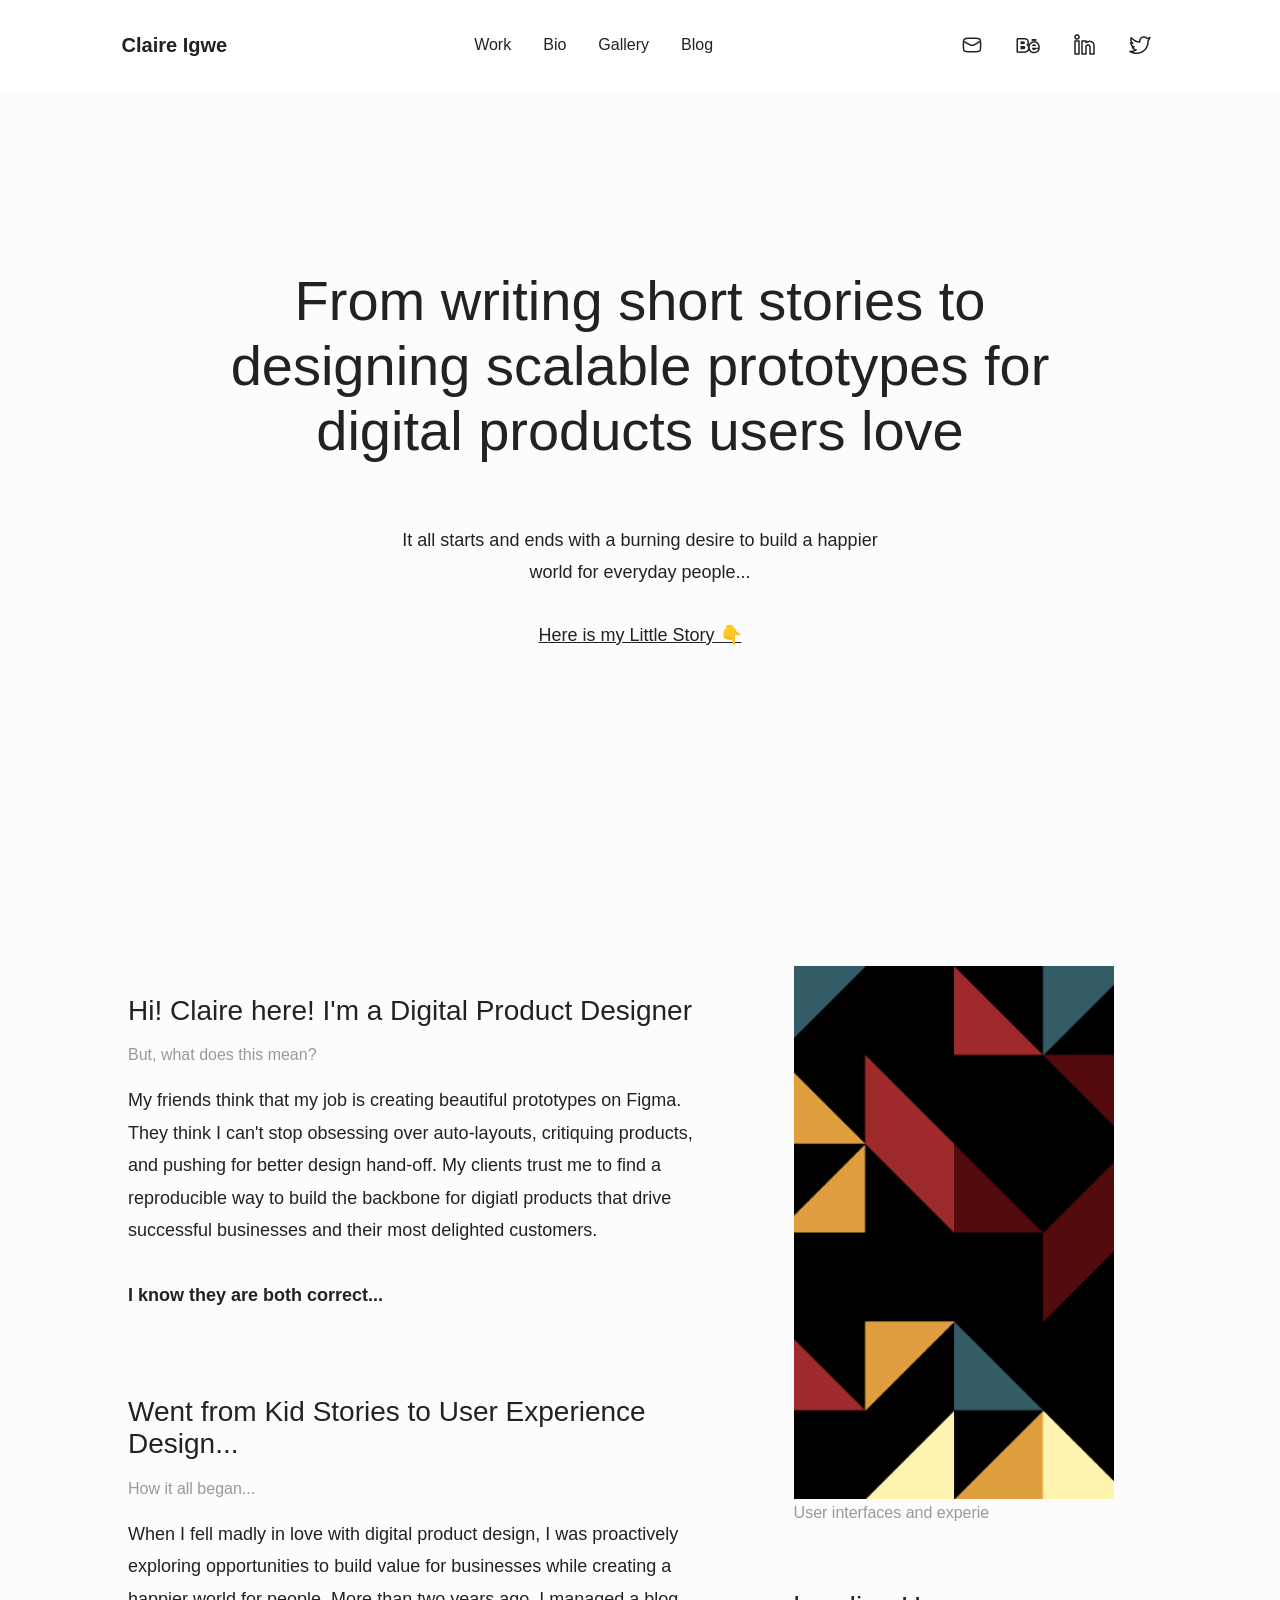
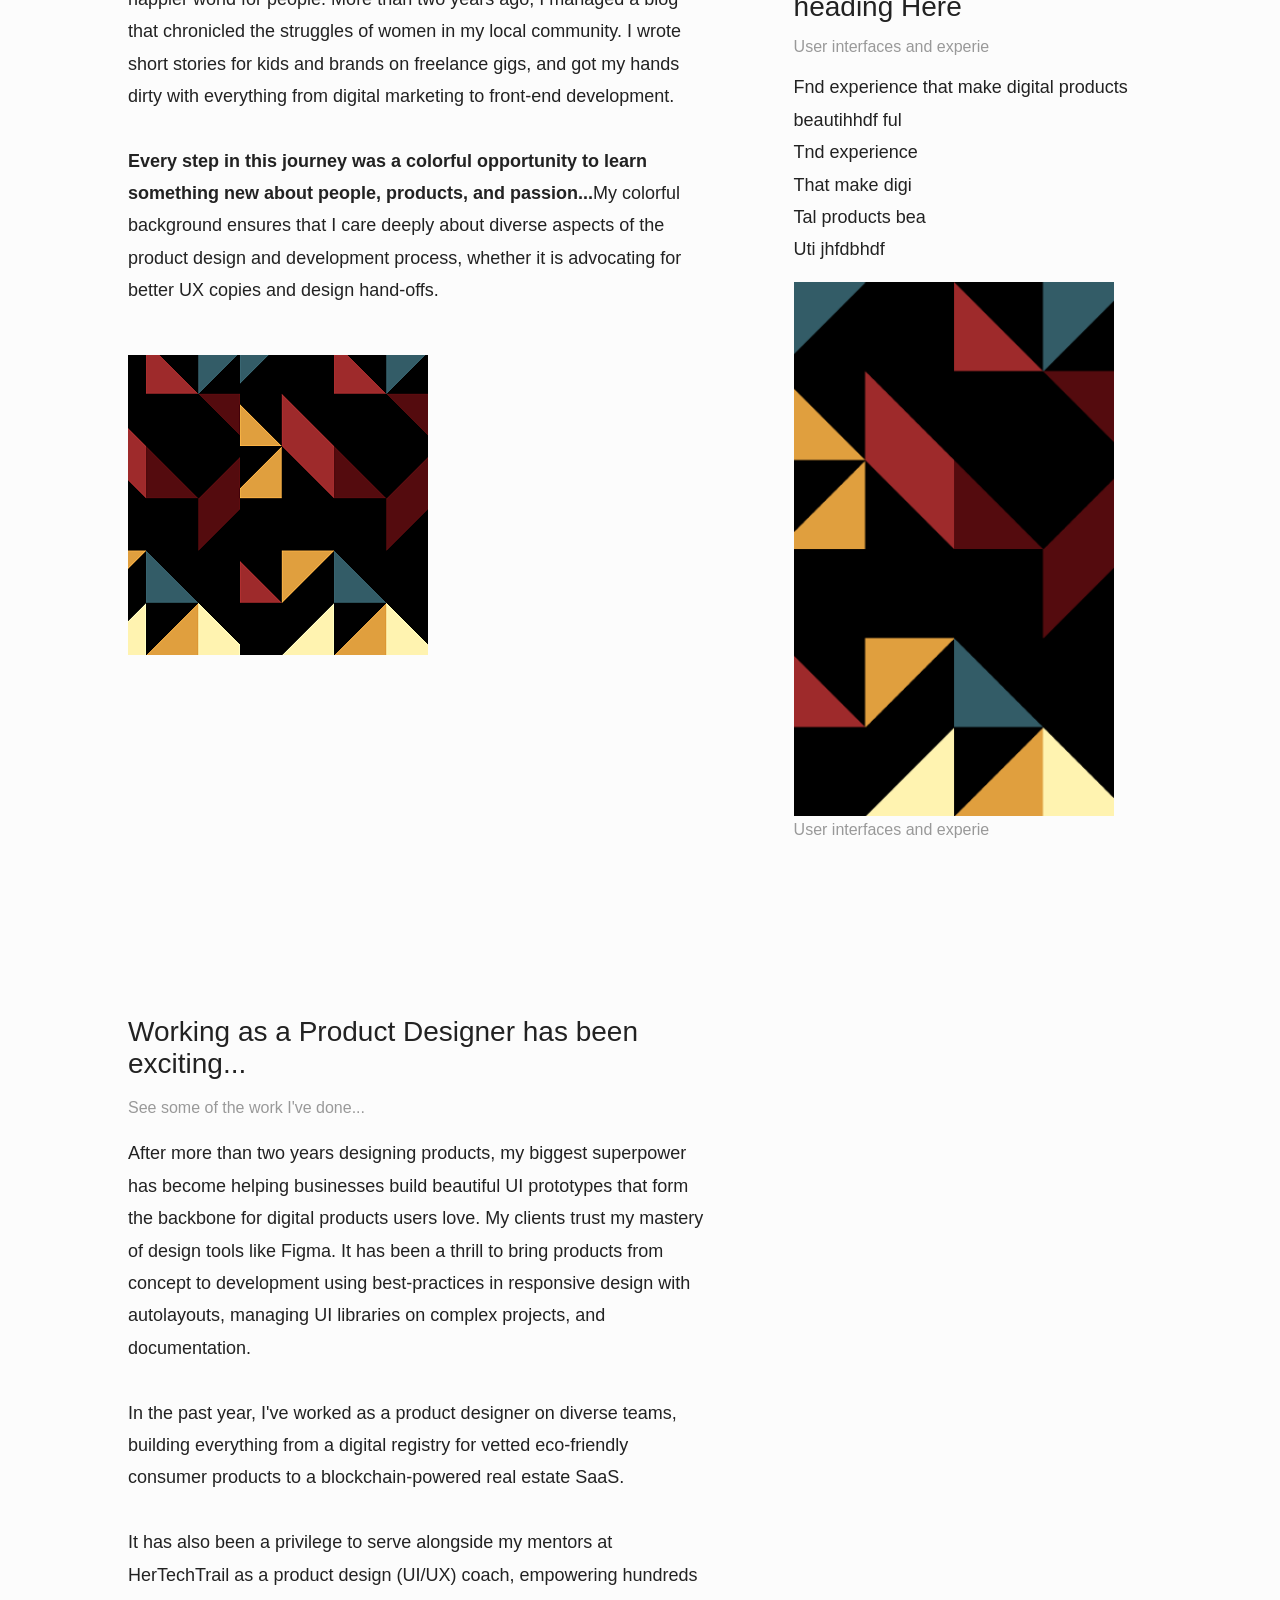
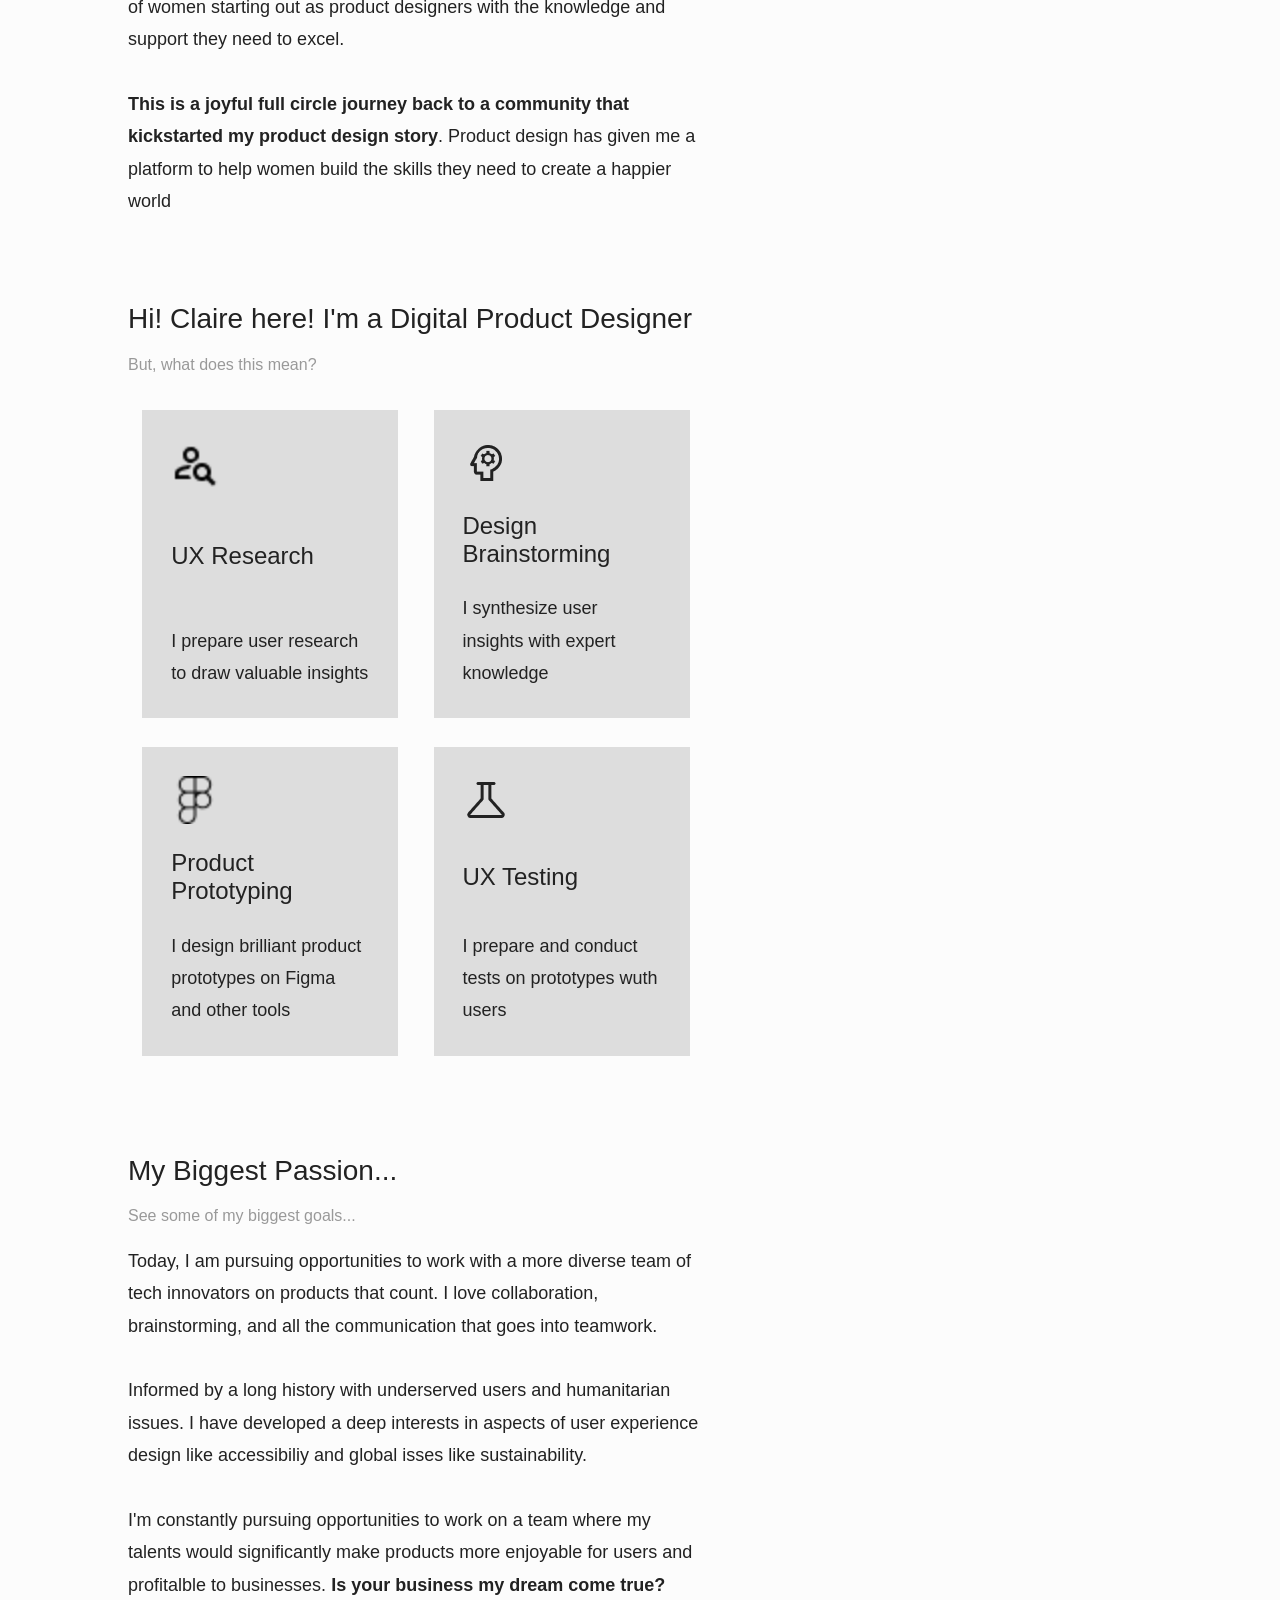
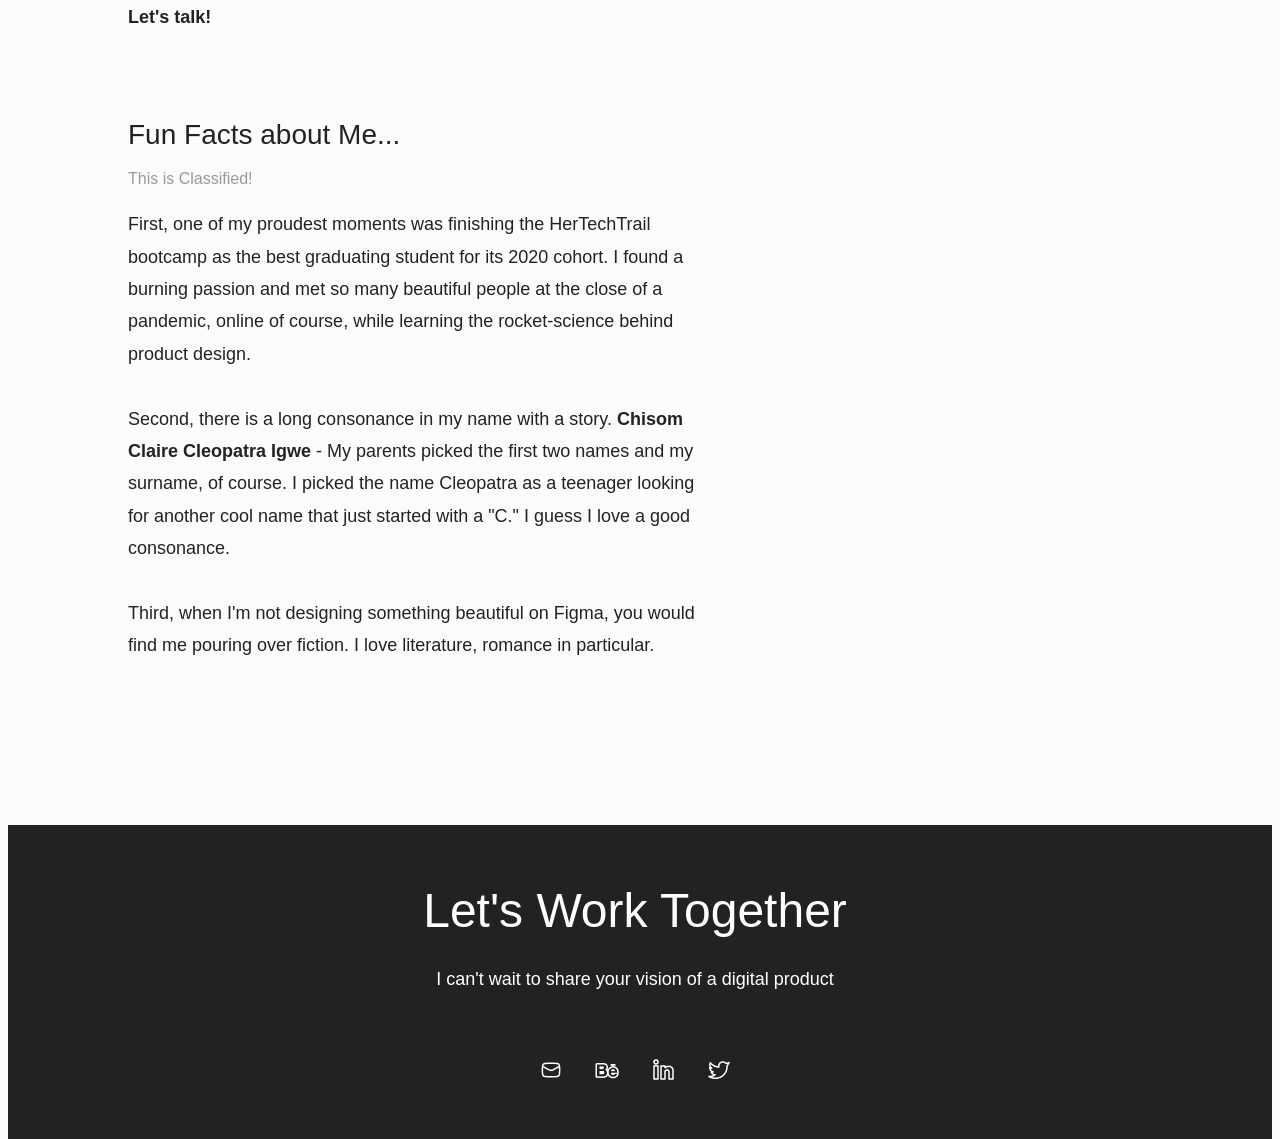
==== bio/index.html @ d2f1b4d1 "Portfolio Pages Loaded" ====
<!DOCTYPE html>
<html lang="en-US">
    <head>
        <meta charset="UTF-8">
        <meta name='viewport' content='width=device-width, initial-scale=1.0, maximum-scale=1.0' />
        <title>Bio</title>
        <style>
            
           /* @import url('https://fonts.googleapis.com/css?family=Space+Grotesk&display=swap');*/
            

            body{
                box-sizing: border-box;
                width: 90%;
                padding: 0%;
                margin: 0% 0% 0% 5%;
                display: flex;
                flex-direction: column;
                align-items: center;
                background-color: #fcfcfc; 
            }
            #close_on_bio{
                outline: 0px solid;
                border: 0px solid
            }
            header{
                box-sizing: border-box;
                width: 90vw;
                height: 100vh;
                margin: 0%;
                padding: 0%;
                display: flex;
                flex-direction: column;
                align-items: center;
            }

            nav{
                box-sizing:border-box;
                height: 10%;
                width: 100vw;
                position: fixed;
                left: 0px;
                margin: 0%;
                padding: 0% 10% 0% 9.5%;
                display: flex;
                justify-content: space-between;
                align-items: center;
                background-color: white;
                z-index: 4;
                box-shadow: 1px 1px #fbfbfb;
            }

            #logo{
                box-sizing: border-box;
                font-family: 'Space Grotesk', 'Franklin Gothic Medium', 'Arial Narrow', Arial, sans-serif;
                font-size: 20px;
                font-weight: 600;
                text-align: center;
                z-index: 50;
            }

            #logo:hover{
                color: #444444;
                cursor: pointer;
            }

            #logo a{
                text-decoration: none;
                color: #222222;
            }

            #link_item{
                box-sizing: border-box;
                width: auto;
                height: 40px;
                font-family:'Segoe UI', Tahoma, Geneva, Verdana, sans-serif;
                font-size: 16px;
                display: flex;
                gap: 32px;
                justify-content: flex-start;
                text-align: center;
                align-items: center;   
                padding: 0%;
                margin: 0%;
            }
            
            #social_item{
                box-sizing: border-box;
                width: auto;
                height: auto;
                display: flex;
                gap: 32px;
                align-items:center;
                padding: 0%;
                margin: 0%;
            }

            .hamburger{
                display: none;
                align-self: center;
            }
            .hamburger_none{
                display: none;
                align-self: center;
            }
            .dropdown_items{
                display: none;
            }
            .dropdown_items_flex{
                 display:none;
            }
           
            .social_links{
                display:flex;
                padding: 0%;
                margin: 0%;
                transition: transform 0.3s;
                text-align: center;
                align-items:center;
            }

            .nav_links{
                padding-bottom: 8px;
                padding-top: 8px;
                text-decoration: none;
                color: #222222;

            }
            
            .social_links:hover{
                transform: scale(1.2);
            }

            .nav_links:hover{
                border-bottom: 1px solid #444444;
                color: #444444;
                cursor: pointer;
            }

            #hero{
                box-sizing: border-box;
                width: 90%;
                height: 90%;
                display: flex;
                flex-direction: column;
                align-items: center;
                justify-content: center;
                padding: 0%;
                margin: 0%;
            }
                
            #hero_text{
                box-sizing: border-box;
                width: 100%;
                height: 100%;
                display: flex;
                flex-direction: column;
                justify-content: center;
                align-items: center;
                text-align: center;
                margin: 0%;
                gap: 5%;
                padding: 10% 0% 0% 0%;
            }
            
            h1{              
                font-family: 'Space Grotesk', 'Franklin Gothic Medium', 'Arial Narrow', Arial, sans-serif;
                font-size: 56px;
                font-weight: 500;
                color: #222222;
                padding: 0% 7.5% 2.5% 7.5%;
                margin: 0%;
            }                   

            h2{
                font-family: 'Space Grotesk', 'Franklin Gothic Medium', 'Arial Narrow', Arial, sans-serif;
                font-size:48px;
                font-weight: 400;
                color: #222222;
                padding: 0% 0% 2% 0%;
                margin: 0%;
                display: flex;
                flex-direction: column;
                align-self: center;
                text-align: center;
            }
            
            h4{
                box-sizing:border-box;
                max-width: 720px;
                font-family: 'Space Grotesk','Franklin Gothic Medium', 'Arial Narrow', Arial, sans-serif;
                font-size: 28px;
                font-weight: 300;
                color: #222222;
                padding: 0%;
                margin-bottom: 2.5%;
            }

            h5{
                box-sizing:border-box;
                max-width: 720px;
                font-family: 'Space Grotesk','Franklin Gothic Medium', 'Arial Narrow', Arial, sans-serif;
                font-size: 24px;
                font-weight: 400;
                color: #222222;
                padding: 0%;
                margin: 0%;
            }

            p{
                font-family:'Segoe UI', Tahoma, Geneva, Verdana, sans-serif;
                font-size: 18px;
                font-weight: 400;
                color: #222222;
                padding: 0%;
                margin: 0%;
                line-height: 1.8;
            }

            .label_text{
                color: #999999;
                font-size: medium;
                margin-bottom: 2.5%;
            }

            .paragraph_limits2{
                padding: 0% 25%;
                text-align: center;
            }

            #text_button{
                box-sizing: border-box;
                width: fit-content;
                font-family: 'Segoe UI', Tahoma, Geneva, Verdana, sans-serif;
                font-size: 18px;
                font-weight: 500;
                color: #222222;
                padding: 0%;
                margin: 0%;
            }

            #text_button:hover{
                color: #444444;
            }

            #content{
                box-sizing: border-box;
                width: 80vw;
                height: fit-content;
                display: flex;
            }

            #main_content{
                box-sizing: border-box;
                width: 60vw;
                display: flex;
                flex-direction: column;
                justify-content: space-between;
                align-items: left;
                margin: 0%;
                padding: 0%;
            }

            .main_content1{
                box-sizing: border-box;
                width: 45vw;
                display: flex;
                flex-direction: column;
                justify-content: space-between;
                align-items: left;
                margin-bottom: 7.5%;
            }

            .main_content2{
                box-sizing: border-box;
                width: 45vw;
                aspect-ratio: 1;
                display: flex;
                flex-direction: column;
                justify-content: space-between;
                align-items: center;
                margin-bottom: 7.5%;
                background-image: url(../Images/600x600.png);
                background-repeat: no-repeat;
                object-fit: contain;
                object-position: center;
            }

            .main_content3{
                box-sizing: border-box;
                width: 45vw;
                height: fit-content;
                display: flex;
                flex-wrap: wrap;
                justify-content: space-between;
                align-items: left;
                margin-bottom: 7.5%;
            }

            .main_content3_card{
                box-sizing: border-box;
                width: 20vw;
                min-height: 30vh;
                display: flex;
                flex-direction: column;
                justify-content: space-between;
                margin: 2.5%;
                padding: 5%;
                background-color: #dddddd;
            }

            .main_content3_card img{
                box-sizing: border-box;
                width: 48px;
                aspect-ratio: 1;
                align-items: left;
                margin-bottom: 12.5%;
            }

            .main_content3_card p{
                box-sizing: border-box;
                margin-top: 12.5%;
            }

            #hero_margin{
                box-sizing: border-box;
                height: 2.5%;
                margin-bottom: 5%;
            }

            #side_content{
                box-sizing: border-box;
                width: 30vw;
                height: auto;
                display: flex;
                flex-direction: column;
                justify-content: flex-start;
                align-items: left;
                flex-wrap: wrap;
                padding: 0% 2.5%;
            }

            .side_content_card{
                box-sizing:border-box;
                display: flex;
                width: 30vw;
                flex-direction: column;
                justify-content: space-between;
                align-items: left;
                margin: 2.5% 0%;
            }

            .side_content_image{
                box-sizing:border-box;
                width: 25vw;
                height: fit-content;
                align-items: left;
            }

            footer{
                background-color: #222222;
                width: 98vw;
                height: auto;
                display: flex;
                flex-direction: column;
                justify-content: center;
                padding: 5% 0% 5% 0%;
                align-items: center;
                margin-top: 10%;
                border-right: #222222 solid 10px;
                text-align: center;
            }
            
            footer h2{
                color: white;
            }

            footer p{
                color: white;
            }

            #footer_social_item{
                box-sizing: border-box;
                width: auto;
                height: auto;
                display: flex;
                gap: 32px;
                align-items:center;
                margin-top: 5%;
            }

            @media screen and (max-width:1200px) and (min-width:900px){

            .hamburger{
                    display: none;
                }
                
                .dropdown_items{
                    display: none;
                }
            }

            

            @media screen and (max-width:900px)
            {
                body{
                box-sizing: border-box;
                width: 100%;
                display: flex;
                flex-direction: column;
                align-items: stretch;
                padding: 0%;
                margin: 0%;
                background-color: #fcfcfc;
                }

                header{
                box-sizing: border-box;
                width: 100%;
                height: fit-content;
                display: flex;
                flex-direction: column;
                align-items: center;
                margin: 0% 0% 20% 0%;
                padding: 0%;
                }
            
                #hero{
                box-sizing: border-box;
                width: 100%;
                height: fit-content;
                padding: 0%;
                margin: 0%;
                display: flex;
                flex-direction: column;
                align-items: center;
                }
                
                #hero_text{
                box-sizing: border-box;
                width: 100%;
                height: fit-content;
                display: flex;
                flex-direction: column;
                justify-content: flex-start;
                align-items: center;
                text-align: center;
                margin: 20% 2.5% 0% 2.5%;
                padding: 5% 0% 5% 0%;
                }

                #hero_text p{
                padding: 0% 10% 5% 10%;
                }

                nav{
                width: 100%;
                padding: 0% 7.5%;
                box-shadow: 1px 1px #f5f5f5;
                background-color: #fbfbfb;
                }
                
                h1{
                padding: 0% 5% 7.5% 5%;
                }

                #social_item, #link_item{
                display: none;
                }
            
                .hamburger{
                display: flex;
                align-self: center;
               }


               .hamburger_none{
                display: none;
               }

             .dropdown_items{
                box-sizing: border-box;
                width: 300px;
                height: 100vh;
                display: none;
                flex-direction: column;
                position: fixed;
                top: 0%;
                right: 0%;
                align-items: right;
                padding: 3.5% 7.5% 0% 2.5%;
                background-color: #eeeeee;
            }

      
            .dropdown_items_flex{
                 display:flex;
                box-sizing: border-box;
                width: 350px;
                height: 100vh;
                flex-direction: column;
                position: fixed;
                top: 0%;
                right: 0%;
                align-items: right;
                padding: 2.5% 7.5% 0% 2.5%;
                background-color: #eeeeee;
                 }

                #dropdown_items a p{
                font-family:'Segoe UI', Tahoma, Geneva, Verdana, sans-serif;
                font-size: 16px;
                font-weight: 600;
                color: #222222;
                }

                .nav_links2{
                    box-sizing: border-box;
                    display: flex;
                    height: 44px;
                    text-align: left;
                    justify-content: flex-start;
                    align-items: center;
                    padding: 0%;
                    margin: 0%;
                    background-color: #eeeeee;
                    text-decoration: none;
                }

                .social_links2{
                    box-sizing: border-box;
                    display: flex;
                    flex-direction: row-reverse;
                    height: 44px;
                    text-align: left;
                    align-items: center;
                    padding: 0%;
                    margin: 0%;
                    justify-content: flex-end;
                    gap: 10%;
                    text-decoration: none;
                }

                .nav_links2:hover{
                    background-color: #999999;
                }

                .social_links2:hover{
                    background-color: #999999;
                }

                #cancel_icon{
                display: flex;
                justify-content: flex-end;
                box-sizing: border-box;
                text-decoration: none;
                padding: 5% 0% 5% 0%;
                }

            #logo_new{
                display: none;
            }

            #content{
                box-sizing: border-box;
                width: 90vw;
                height: fit-content;
                display: flex;
                padding: 0% 7.5%;
            }

            .main_content1{
                box-sizing: border-box;
                width: 55vw;
            }

            .main_content2{
                box-sizing: border-box;
                width: 55vw;
                object-fit: contain;
                object-position: center;
            }

            .main_content3{
                box-sizing: border-box;
                width: 60vw;
                gap: 1.25%;
            }

            .main_content3_card{
                box-sizing: border-box;
                width: 25vw;
                height: 25vh;
                display: flex;
                margin-bottom: 7.5%;
                padding: 1.25%
            }

            .main_content3_card img{
                box-sizing: border-box;
                width: 48px;
                aspect-ratio: 1;
                margin-bottom: 2.5%;
            }

            .main_content3_card p{
                box-sizing: border-box;
                margin-top: 2.5%;
            }


            #side_content{
                box-sizing: border-box;
                width: 30vw;
                height: auto;
                padding: 0% 10% 0% 0%;
            }

                .paragraph_limits2{
                padding: 0% 20%;
                margin-bottom: 5%;
                text-align: center;
                align-self: center;
                }


            
            .label_text{
                margin-bottom: 5%;
            }

            #text_button{
                box-sizing: border-box;
                width: fit-content;
            }
            
            .text_button2{
                box-sizing: border-box;
                width: fit-content;
                font-family:'Segoe UI', Tahoma, Geneva, Verdana, sans-serif;
                font-size: 16px;
                font-weight: 500;
                color: #222222;
                padding: 0%;
                margin-top: 2.5%;
            }

            h4{
                font-family: 'Space Grotesk','Franklin Gothic Medium', 'Arial Narrow', Arial, sans-serif;
                font-size: 28px;
                font-weight: 300;
                color: #222222;
                padding: 0%;
                margin-bottom: 2.5%;
            }

            p{
                font-family:'Segoe UI', Tahoma, Geneva, Verdana, sans-serif;
                font-size: 18px;
                font-weight: 400;
                color: #222222;
                padding: 0%;
                margin: 0%;
                line-height: 1.8;
            }
   

            .mockup:hover{
                transform: scale(1.02);
            }

            }

            @media screen and (max-width:660px){
                
                #content{
                flex-wrap: wrap;
            }

            #main_content{
                box-sizing: border-box;
                width: 80vw;
            }
            
            .main_content1{
                box-sizing: border-box;
                width: 80vw;
            }

            .main_content2{
                box-sizing: border-box;
                width: 80vw;
                object-fit: contain;
                object-position: center;
            }

            .main_content3{
                box-sizing: border-box;
                width: 80vw;
                gap: 2.5%;
            }

            .main_content3_card{
                box-sizing: border-box;
                width: 80vw;
                height: 5vh;
                display: flex;
                justify-content: space-between;
                gap: 0.675%;
                margin-bottom: 5%;
                padding: 5%;
            }

            #side_content{
                box-sizing: border-box;
                width: 80vw;
                height: auto;
                padding: 0%;
            }

            .side_content_card{
                box-sizing:border-box;
                display: flex;
                width: 60vw;
                flex-direction: column;
                justify-content: space-between;
                align-items: left;
                margin: 2.5% 0%;
            }

            .side_content_image{
                box-sizing:border-box;
                width: 80vw;
                height: fit-content;
                align-items: left;
            }

                h1{
                font-family: 'Space Grotesk', 'Franklin Gothic Medium', 'Arial Narrow', Arial, sans-serif;
                font-size: 48px;
                font-weight: 600;
                padding: 0% 5% 7.5% 5%;
                }

            .paragraph_limits2{
                padding: 0% 10%;
                text-align: center;
            }

                h2{
                font-family: 'Space Grotesk', 'Franklin Gothic Medium', 'Arial Narrow', Arial, sans-serif;
                font-size:32px;
                font-weight: 400;
                color: #222222;
            }

    
           .dropdown_items{
                box-sizing: border-box;
                width: 264px;
                display: none;
                flex-direction: column;
                position: fixed;
                top: 0%;
                right: 0%;
                align-items: right;
                padding: 5% 7.5% 0.5% 5%;
                background-color: #eeeeee;
            }

            .dropdown_items_flex{
                 display:flex;
                box-sizing: border-box;
                width: 350px;
                height: 100vh;
                flex-direction: column;
                position: fixed;
                top: 0%;
                right: 0%;
                align-items: right;
                padding: 3.5% 7.5% 0% 2.5%;
                background-color: #eeeeee;
                }
            
                #dropdown_items a p{
                font-family:'Segoe UI', Tahoma, Geneva, Verdana, sans-serif;
                font-size: 16px;
                font-weight: 600;
                color: #222222;
                }



                .nav_links2{
                    box-sizing: border-box;
                    display: flex;
                    height: 44px;
                    text-align: left;
                    justify-content: flex-start;
                    align-items: center;
                    padding: 0%;
                    margin: 0%;
                    background-color: #eeeeee;
                    text-decoration: none;
                }

                .social_links2{
                    box-sizing: border-box;
                    display: flex;
                    flex-direction: row-reverse;
                    height: 44px;
                    text-align: left;
                    align-items: center;
                    padding: 0%;
                    margin: 0%;
                    justify-content: flex-end;
                    gap: 10%;
                    text-decoration: none;
                }

                .nav_links2:hover{
                    background-color: #999999;
                }

                .social_links2:hover{
                    background-color: #999999;
                }

                #cancel_icon{
                display: flex;
                justify-content: flex-end;
                box-sizing: border-box;
                padding: 7.5% 0;

            }
                #logo_new{
                box-sizing: border-box;
                display: none;
                }

                footer p{
                padding: 0% 10%;
            }

            }

            @media screen and (max-width:396px){
                .dropdown_items{
                box-sizing: border-box;
                width: 100%;
                display: none;
                flex-direction: column;
                position: fixed;
                top: 0%;
                left: 0%;
                align-self: center;
                align-items: right;
                margin: 0%;
                background-color: #eeeeee;
                padding: 2% 7.5% 2.5% 7.5%;
            }


            .dropdown_items_flex{
                display:flex;
                box-sizing: border-box;
                width: 100vw;
                height: 100vh;
                flex-direction: column;
                position: fixed;
                top: 0%;
                left: 0%;
                align-items: right;
                padding: 1.5% 7.5% 0% 7.5%;
                background-color: #eeeeee;
                 }

                #dropdown_items a p{
                font-family:'Segoe UI', Tahoma, Geneva, Verdana, sans-serif;
                font-size: 16px;
                font-weight: 500;
                color: #222222;
                }

                .nav_links2{
                    box-sizing: border-box;
                    display: flex;
                    text-decoration: none;
                }

                .social_links2{
                    box-sizing: border-box;
                    display: flex;
                }

                .nav_links2:hover{
                    background-color: #999999;
                }

                .social_links2:hover{
                    background-color: #999999;
                }

                #cancel_icon{
                display: flex;
                justify-content: space-between;
                align-items: center;
                align-self: flex-end;
                box-sizing: border-box;
                background-color: #eeeeee;
                padding: 5% 0%;
            }


                #logo_new{
                box-sizing: border-box;
                display: none;
                }


            h1{
                font-family: 'Space Grotesk', 'Franklin Gothic Medium', 'Arial Narrow', Arial, sans-serif;
                font-size: 40px;
                font-weight: 500;
                padding: 0% 5% 7.5% 5%;
                }

            
                

                h2{
                font-family: 'Space Grotesk', 'Franklin Gothic Medium', 'Arial Narrow', Arial, sans-serif;
                font-size:28px;
                font-weight: 400;
                color: #222222;
                }

                .paragraph_limits2{
                box-sizing: border-box;
                width: 100%;
                padding: 0% 1.25%;
                margin-bottom: 5%;
                text-align: center;
                align-self: center;
                }

                #hero_text{
                box-sizing: border-box;
                width: 100%;
                height: fit-content;
                margin: 35% 2.5% 0% 2.5%;
                padding: 0%;
                }

                #text_button{
                    box-sizing: border-box;
                    width: fit-content;
                }

                footer{
                    margin-top: 5%;
                }
            }

        </style>


    </head>
    <body>
        <header>
            <nav>
                <section id="logo"><a href="https://claireigwe.github.io/portfolio">Claire Igwe</a></section>
                
                <section id="link_item">
                    <a href="https://claireigwe.github.io/portfolio" class="nav_links">Work</a>
                    <a class="nav_links">Bio</a>
                    <a href="https://www.behance.net/claireigwe2" class="nav_links" target="_blank">Gallery</a>
                    <a href="https://medium.com/@claireigwe" class="nav_links" target="_blank">Blog</a>
                </section>

                <section id="social_item">
                    <a href="mailto:contact@claireigwe.com" class="social_links" target="_blank"><img src="../Images/mail.png" alt="Email Icon"></a>
                    <a href="https://www.behance.net/claireigwe2" class="social_links" target="_blank"><img src="../Images/behance.png" alt="Behance Icon"></a>
                    <a href="https://www.linkedin.com/in/claire-igwe" class="social_links" target="_blank"><img src="../Images/linkedin.png" alt="LinkedIn Icon"></a>
                    <a href="https://www.twitter.com/claire_uxdesign" class="social_links" target="_blank"><img src="../Images/twitter.png" alt="Twitter Icon"></a>
                </section>

                <section id="hamburger" class="hamburger">
                    <a href="#" class="social_links"><img src="../Images/hamburger.png" alt="Icon"></a>
                </section>
                
                <section id="dropdown_items" class="dropdown_items">
                    <a href="#" id="cancel_icon"><p id="logo_new">Claire Igwe</p><img src="../Images/close_icon.png" alt="Icon"></a>
                    <p class="label_text">Go To</p>
                    <a href="https://claireigwe.github.io/portfolio" class="nav_links2"><p>Work</p></a>
                    <button class="nav_links2" id="close_on_bio"><p>Bio</p></button>
                    <a href="https://www.behance.net/claireigwe2" class="nav_links2" target="_blank"><p>Gallery</p></a>
                    <a href="https://medium.com/@claireigwe" class="nav_links" target="_blank">Blog</a>
                    <hr><hr>
                    <p class="label_text">Reach Out</p>
                    <a href="mailto:contact@claireigwe.com" class="social_links2" target="_blank"><p>Email</p><img src="../Images/mail.png" alt="Email Icon"></a>
                    <a href="https://www.behance.net/claireigwe2" class="social_links2" target="_blank"><p>Behance</p><img src="../Images/behance.png" alt="Behance Icon"></a>
                    <a href="https://www.linkedin.com/in/claire-igwe" class="social_links2" target="_blank"><p>LinkedIn</p><img src="../Images/linkedin.png" alt="LinkedIn Icon"></a>
                    <a href="https://www.twitter.com/claire_uxdesign" class="social_links2" target="_blank"><p>Twitter</p><img src="../Images/twitter.png" alt="Twitter Icon"></a>
                </section>
            </nav>
        
            <section id="hero">
                <section id="hero_text">
                    <h1>From writing short stories to designing scalable prototypes for digital products users love</h1>
                    <p class="paragraph_limits2">It all starts and ends with a burning desire to build a happier world for everyday people...</p>
                   <a id="text_button" href="#hero_margin">Here is my Little Story 👇</a>
                </section>
            </section>
        </header>
        
        <section id="hero_margin"></section>

        <section id="content" color>
            <section id="main_content">
                <section class="main_content1">
                    <h4>Hi! Claire here! I'm a Digital Product Designer</h4>
                    <p class="label_text"> But, what does this mean?</p>
                    <p>My friends think that my job is creating beautiful prototypes on Figma. They think I can't stop obsessing over auto-layouts, critiquing products, and pushing for better design hand-off. My clients trust me to find a reproducible way to build the backbone for digiatl products that drive successful businesses and their most delighted customers. <br><br><strong>I know they are both correct...</strong></p>
                </section>

                <section class="main_content1">
                    <h4>Went from Kid Stories to User Experience Design...</h4>
                    <p class="label_text"> How it all began...</p>
                    <p>When I fell madly in love with digital product design, I was proactively exploring opportunities to build value for businesses while creating a happier world for people. More than two years ago, I managed a blog that chronicled the struggles of women in my local community. I wrote short stories for kids and brands on freelance gigs, and got my hands dirty with everything from digital marketing to front-end development.<br><br><strong>Every step in this journey was a colorful opportunity to learn something new about people, products, and passion...</strong>My colorful background ensures that I care deeply about diverse aspects of the product design and development process, whether it is advocating for better UX copies and design hand-offs.</p>
                </section>

                <section class="main_content2">

                </section>

                 <section class="main_content1">
                    <h4>Working as a Product Designer has been exciting...</h4>
                    <p class="label_text"> See some of the work I've done...</p>
                    <p>After more than two years designing products, my biggest superpower has become helping businesses build beautiful UI prototypes that form the backbone for digital products users love. My clients trust my mastery of design tools like Figma. It has been a thrill to bring products from concept to development using best-practices in responsive design with autolayouts, managing UI libraries on complex projects, and documentation.<br><br>In the past year, I've worked as a product designer on diverse teams, building everything from a digital registry for vetted eco-friendly consumer products to a blockchain-powered real estate SaaS.<br><br> It has also been a privilege to serve alongside my mentors at HerTechTrail as a product design (UI/UX) coach, empowering hundreds of women starting out as product designers with the knowledge and support they need to excel. <br><br><strong>This is a joyful full circle journey back to a community that kickstarted my product design story</strong>. Product design has given me a platform to help women build the skills they need to create a happier world</p>
                </section>

                <h4>Hi! Claire here! I'm a Digital Product Designer</h4>
                <p class="label_text"> But, what does this mean?</p>
               <section class="main_content3">
                   <section class="main_content3_card">
                       <img src="../Images/search.png" alt="image for this section">
                       <h5>UX Research</h5>
                       <p>I prepare user research to draw valuable insights</p>
                   </section>

                   <section class="main_content3_card">
                       <img src="../Images/psychology.png" alt="image for this section">
                       <h5>Design Brainstorming</h5>
                       <p>I synthesize user insights with expert knowledge</p>
                   </section>

                   <section class="main_content3_card">
                       <img src="../Images/figma.png" alt="image for this section">
                       <h5>Product Prototyping</h5>
                       <p>I design brilliant product prototypes on Figma and other tools</p>
                   </section>

                   <section class="main_content3_card">
                       <img src="../Images/science.png" alt="image for this section">
                       <h5>UX Testing</h5>
                       <p>I prepare and conduct tests on prototypes wuth users</p>
                   </section>

               </section>

                <section class="main_content1">
                    <h4>My Biggest Passion...</h4>
                    <p class="label_text"> See some of my biggest goals...</p>
                    <p>Today, I am pursuing opportunities to work with a more diverse team of tech innovators on products that count. I love collaboration, brainstorming, and all the communication that goes into teamwork. <br><br> Informed by a long history with underserved users and humanitarian issues. I have developed a deep interests in aspects of user experience design like accessibiliy and global isses like sustainability.<br><br>I'm constantly pursuing opportunities to work on a team where my talents would significantly make products more enjoyable for users and profitalble to businesses. <strong>Is your business my dream come true? Let's talk!</strong></p>
                </section>

                <section class="main_content1">
                    <h4>Fun Facts about Me...</h4>
                    <p class="label_text">This is Classified!</p>
                    <p>First, one of my proudest moments was finishing the HerTechTrail bootcamp as the best graduating student for its 2020 cohort. I found a burning passion and met so many beautiful people at the close of a pandemic, online of course, while learning the rocket-science behind product design.<br><br>Second, there is a long consonance in my name with a story. <strong>Chisom Claire Cleopatra Igwe </strong> - My parents picked the first two names and my surname, of course. I picked the name Cleopatra as a teenager looking for another cool name that just started with a "C." I guess I love a good consonance.<br><br>Third, when I'm not designing something beautiful on Figma, you would find me pouring over fiction. I love literature, romance in particular.</p>
                </section>

            </section>

            <section id="side_content">
                
                <section class="side_content_card">
                    <img class="side_content_image" src="../Images/300x500.png">
                    <p class="label_text"> User interfaces and experie</p>
                </section>

                <section class="side_content_card">
                    <h4>heading Here</h4>
                    <p class="label_text"> User interfaces and experie</p>
                    <p>Fnd experience that make digital products beautihhdf ful</p>
                    <p class="side_content_list">Tnd experience<br>That make digi<br>Tal products bea<br>Uti jhfdbhdf</p>
                </section>

                <section class="side_content_card">
                    <img class="side_content_image" src="../Images/300x500.png">
                    <p class="label_text"> User interfaces and experie</p>
                </section>

            </section>

        </section>
        
        <footer>
            <h2>Let's Work Together</h2>
            <p>I can't wait to share your vision of a digital product</p>
            <section id="footer_social_item">
                        <a href="mailto:contact@claireigwe.com" class="social_links" target="_blank"><img src="../Images/mail-white.png" alt="Email Icon"></a>
                        <a href="https://www.behance.net/claireigwe2" class="social_links" target="_blank"><img src="../Images/behance-white.png" alt="Behance Icon"></a>
                        <a href="https://www.linkedin.com/in/claire-igwe" class="social_links" target="_blank"><img src="../Images/linkedin-white.png" alt="LinkedIn Icon"></a>
                        <a href="https://www.twitter.com/claire_uxdesign" class="social_links" target="_blank"><img src="../Images/twitter-white.png" alt="Twitter Icon"></a>
            </section>
        </footer>

            <script >
            
        hamburger.onclick=()=>{
            hamburger.className='hamburger_none';      
           document.getElementById('dropdown_items').className="dropdown_items_flex"
        }
    document.querySelectorAll("#dropdown_items *,nav *,header,nav").forEach(element=>{
               element.classList.add('do_not_close_on_focus')
    });
      document.querySelectorAll("body *").forEach(element=>{
          if(element.className.includes('do_not_close_on_focus')==false&&element.className.includes('hamburger')==false&&element.className.includes('navparent')==false){
               element.classList.add('go_close_on_focus')
           }
    });
         document.querySelectorAll(".go_close_on_focus").forEach(element=>{
               element.onclick=(e)=>{
                   if(e.srcElement.className.includes('do_not_close_on_focus')==false){
                  dropdown_items.className='dropdown_items';
                  hamburger.className='hamburger';
             }
             }
    });
        cancel_icon.onclick=()=>{
            dropdown_items.className='dropdown_items';
            hamburger.className='hamburger';
        }
           close_on_bio.onclick=()=>{
            dropdown_items.className='dropdown_items';
            hamburger.className='hamburger';
        }
    </script> 
    
    </body>
</html>
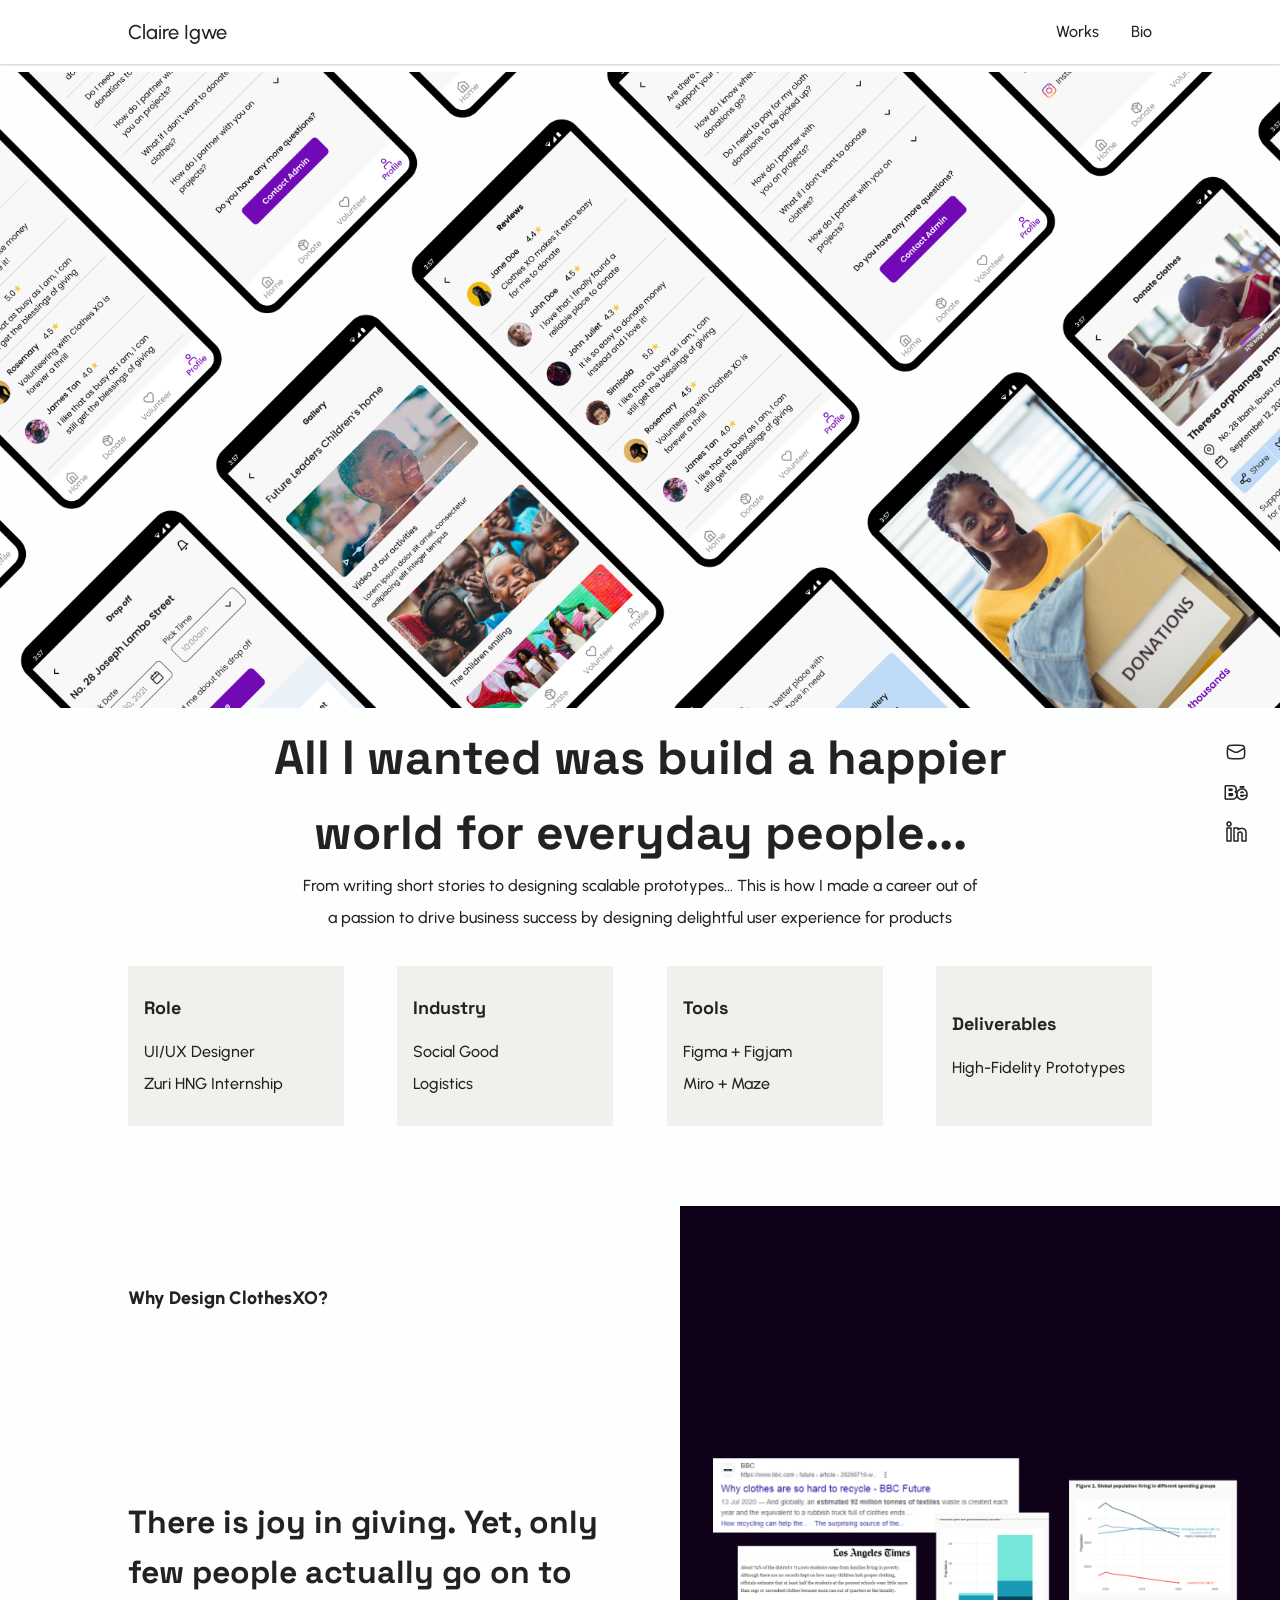
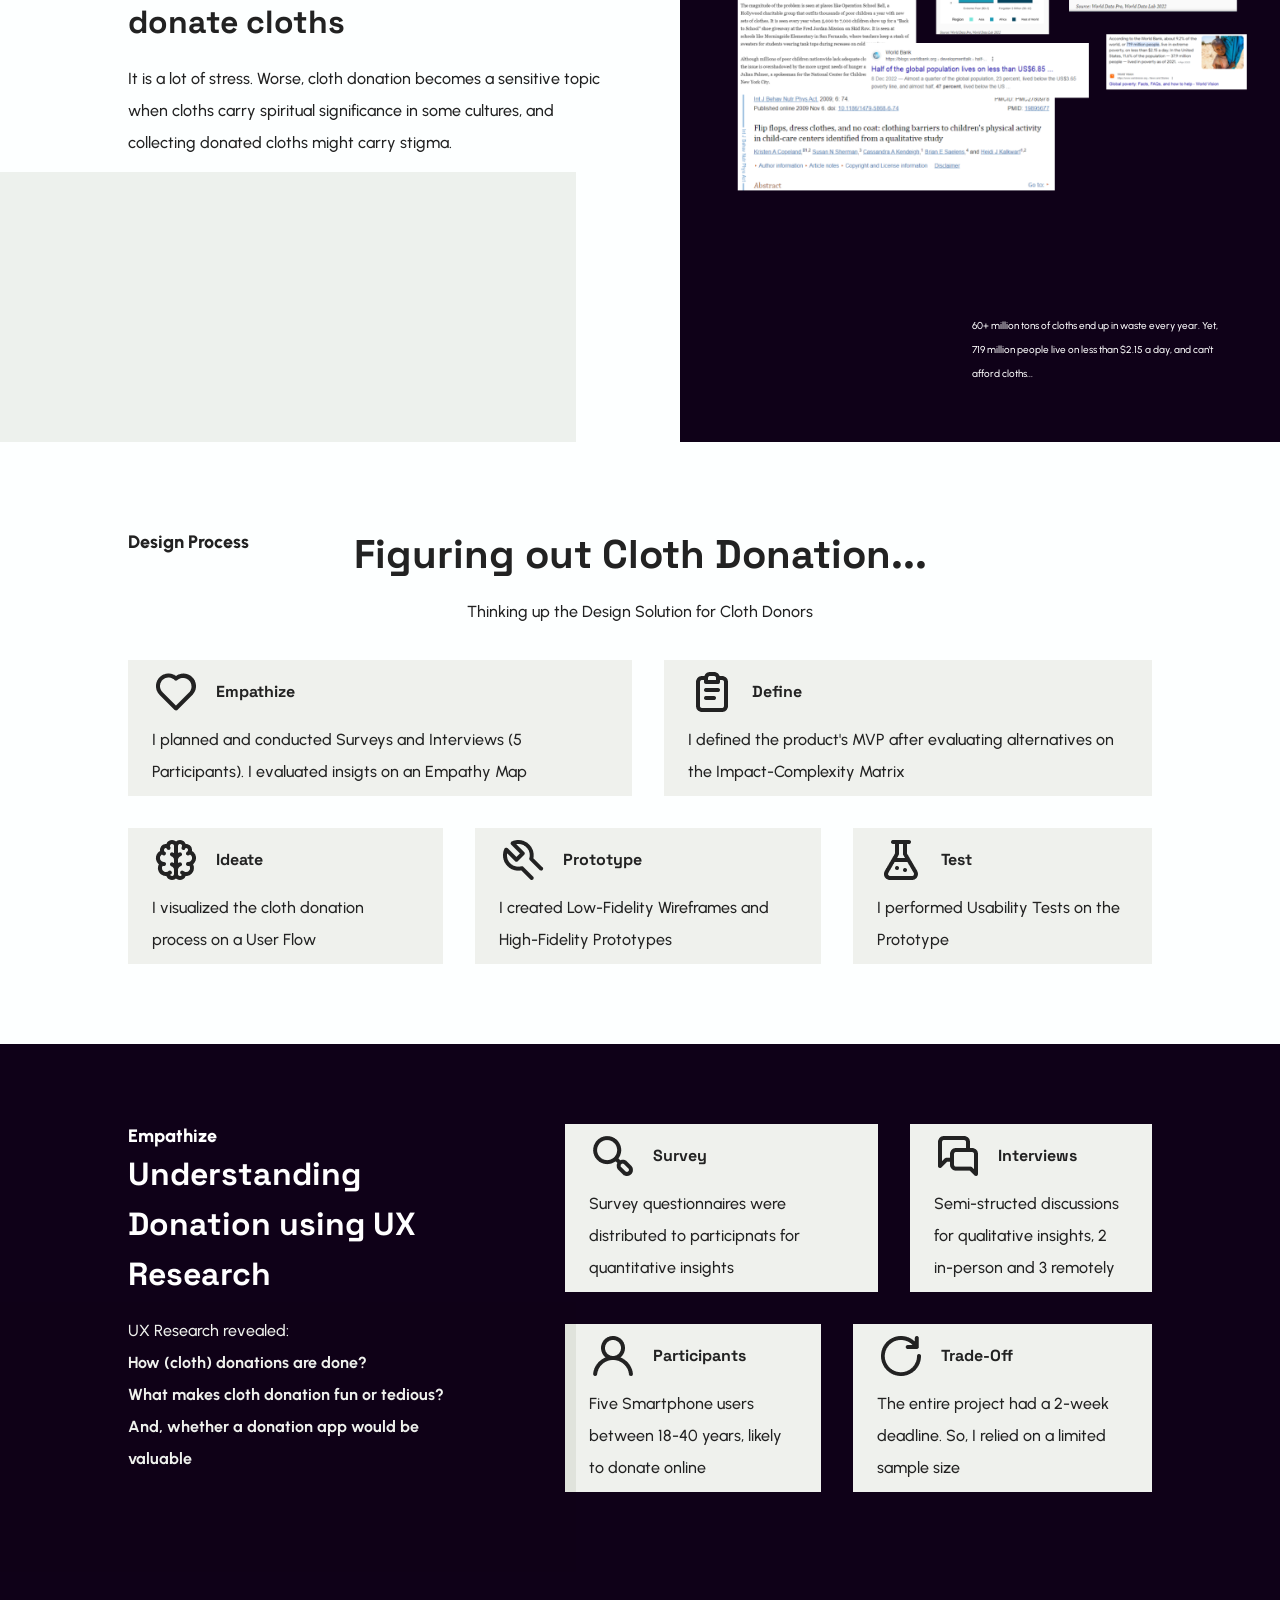
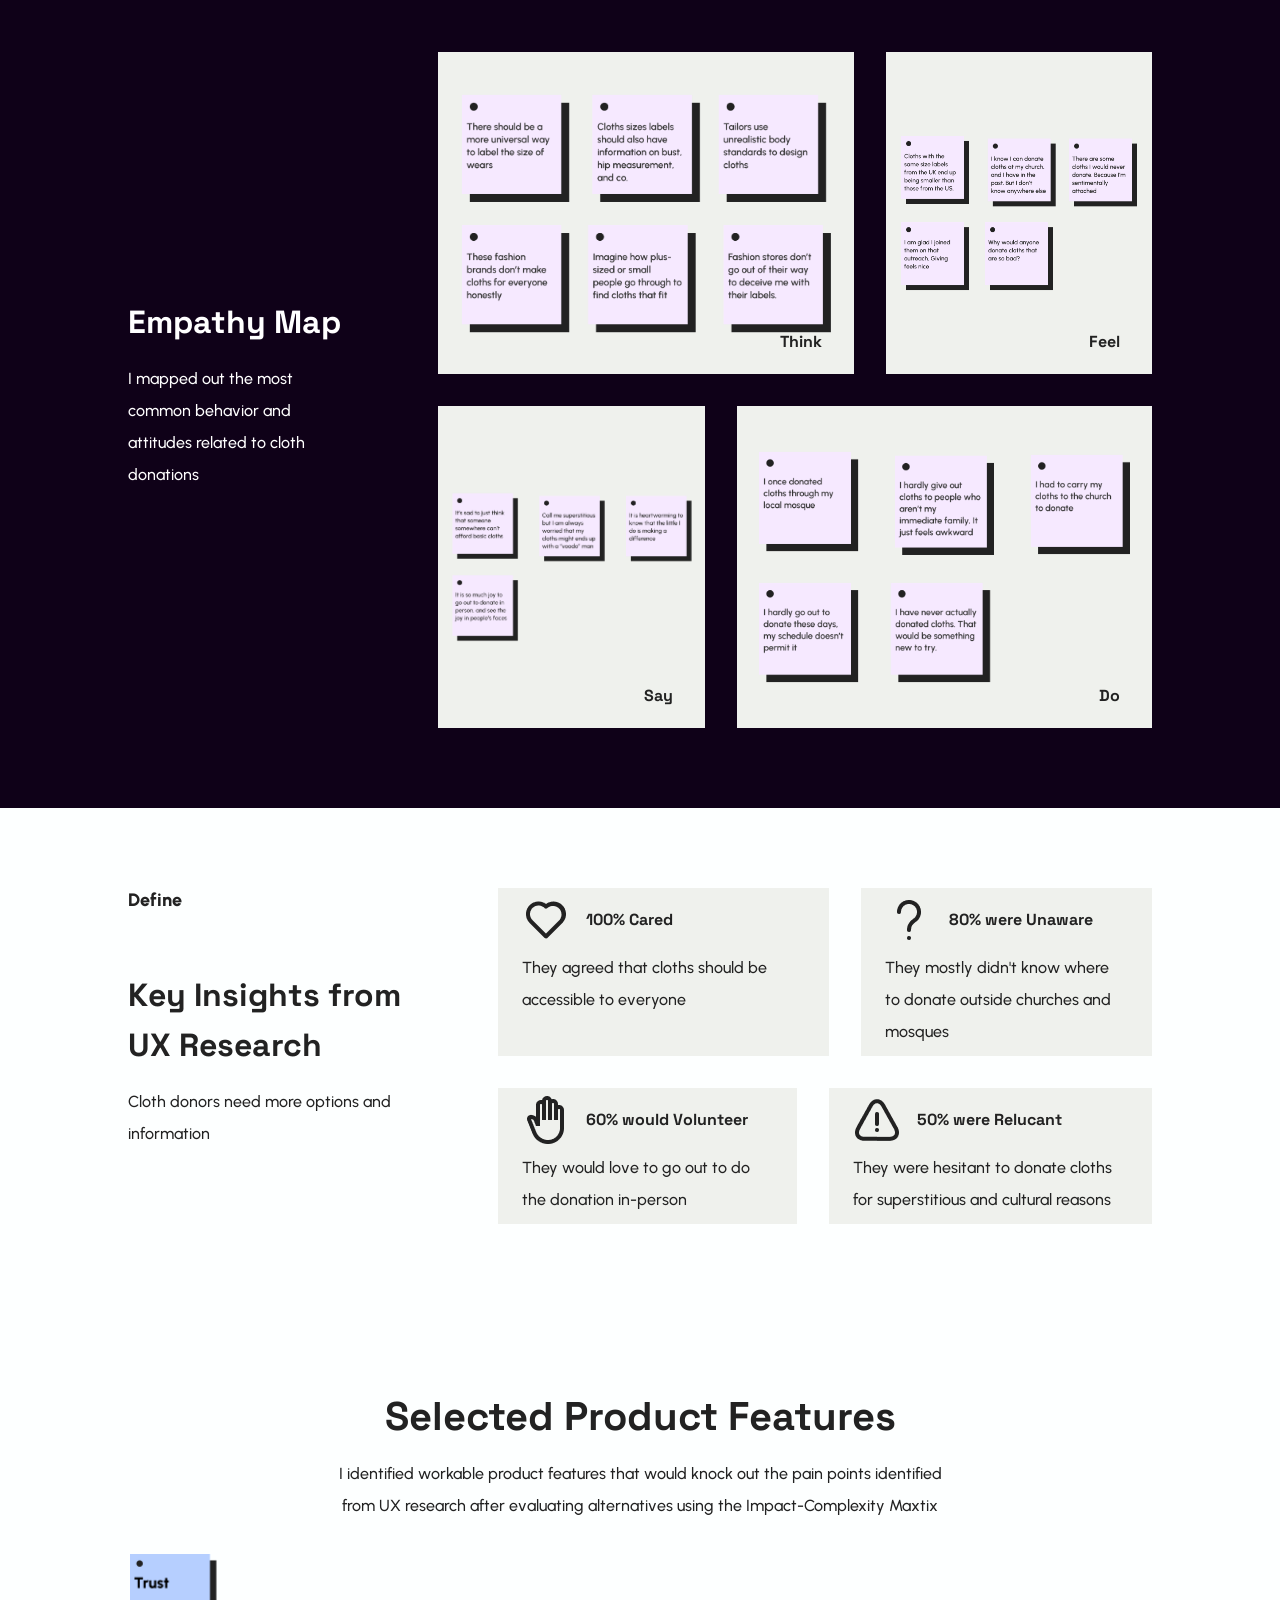
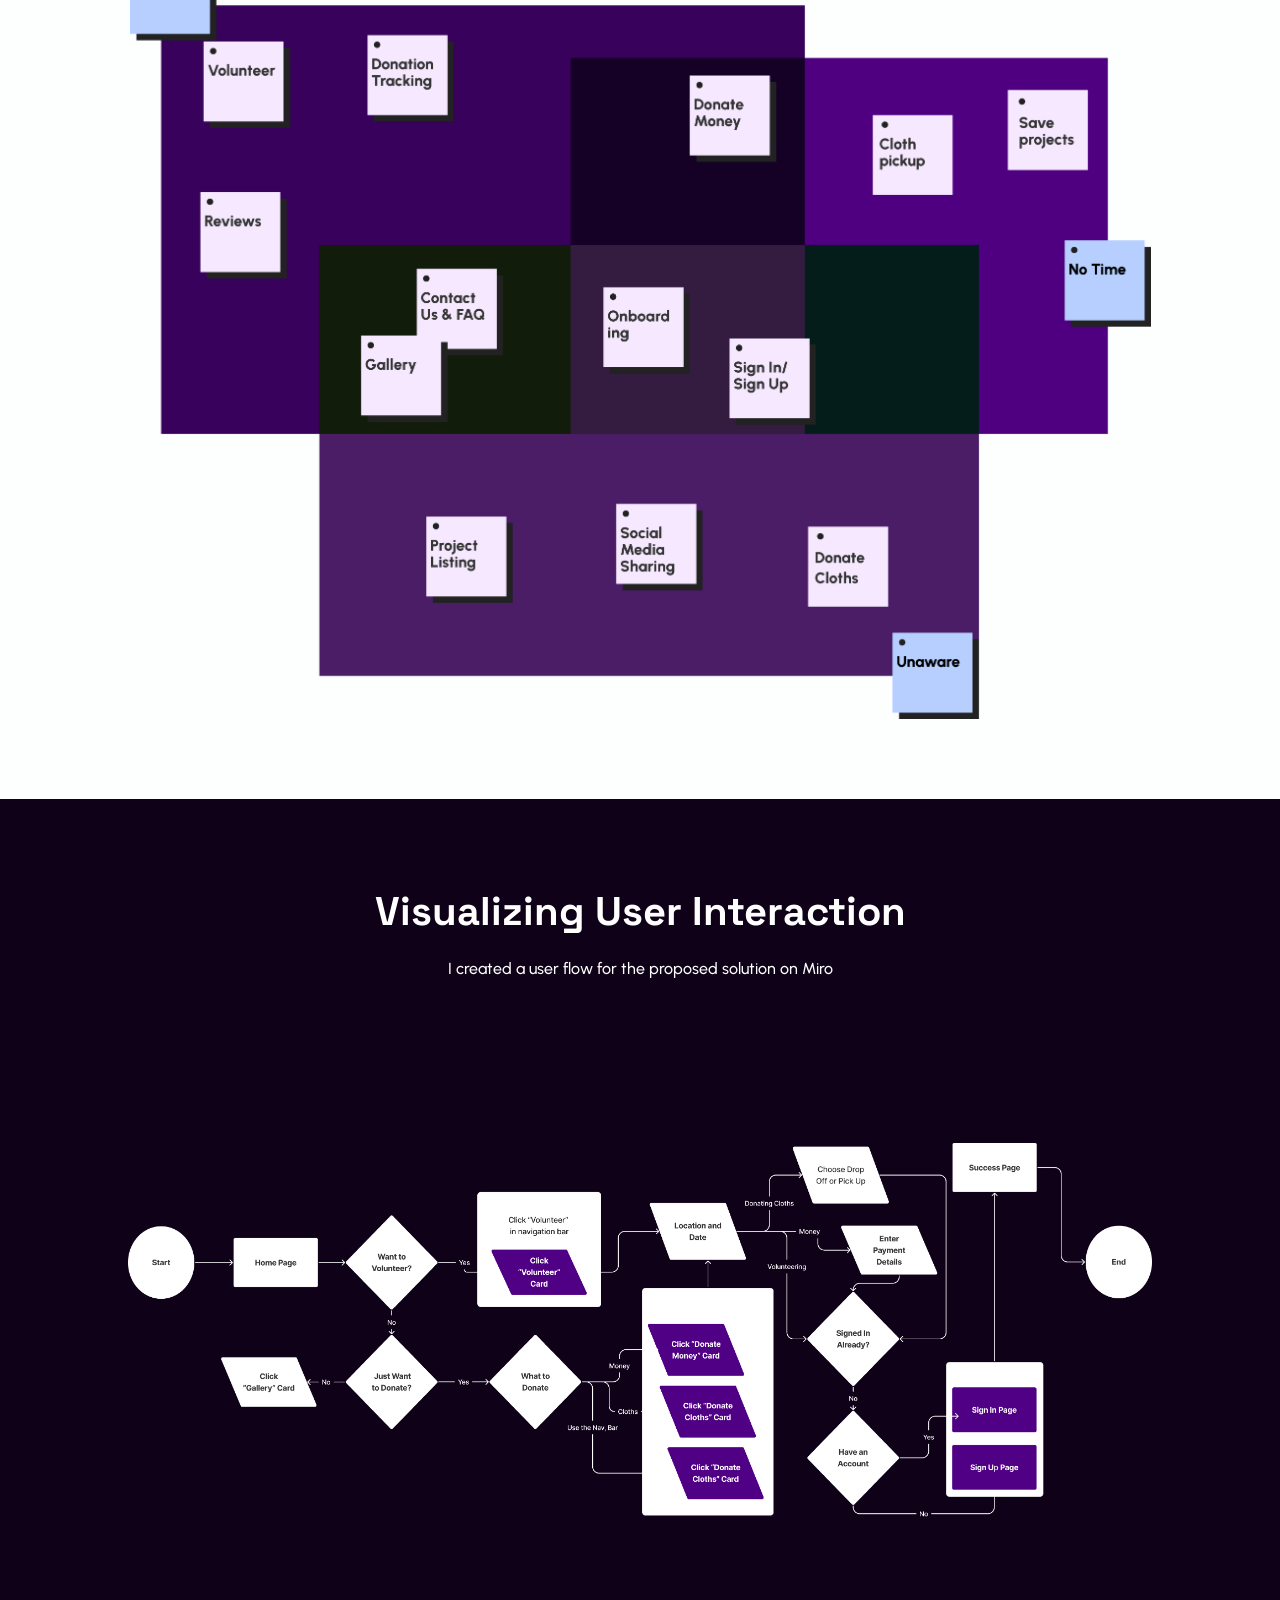
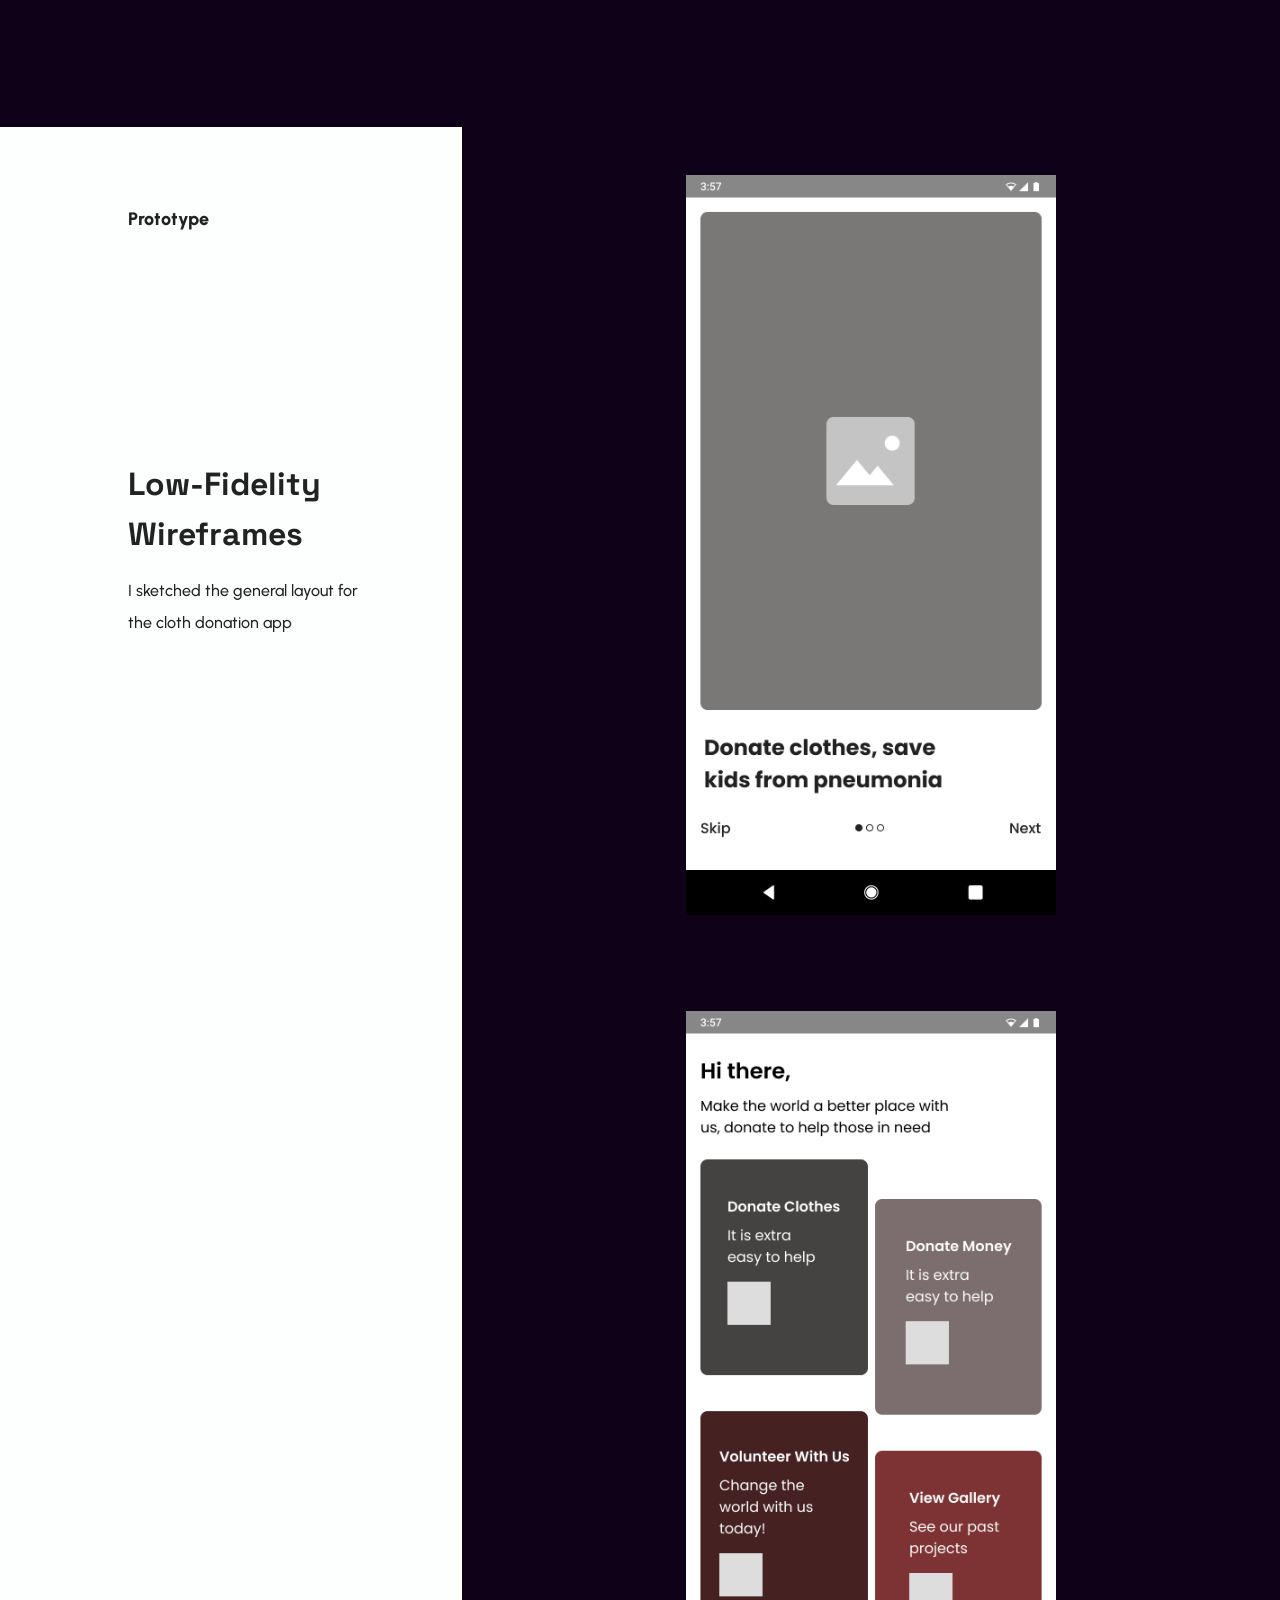
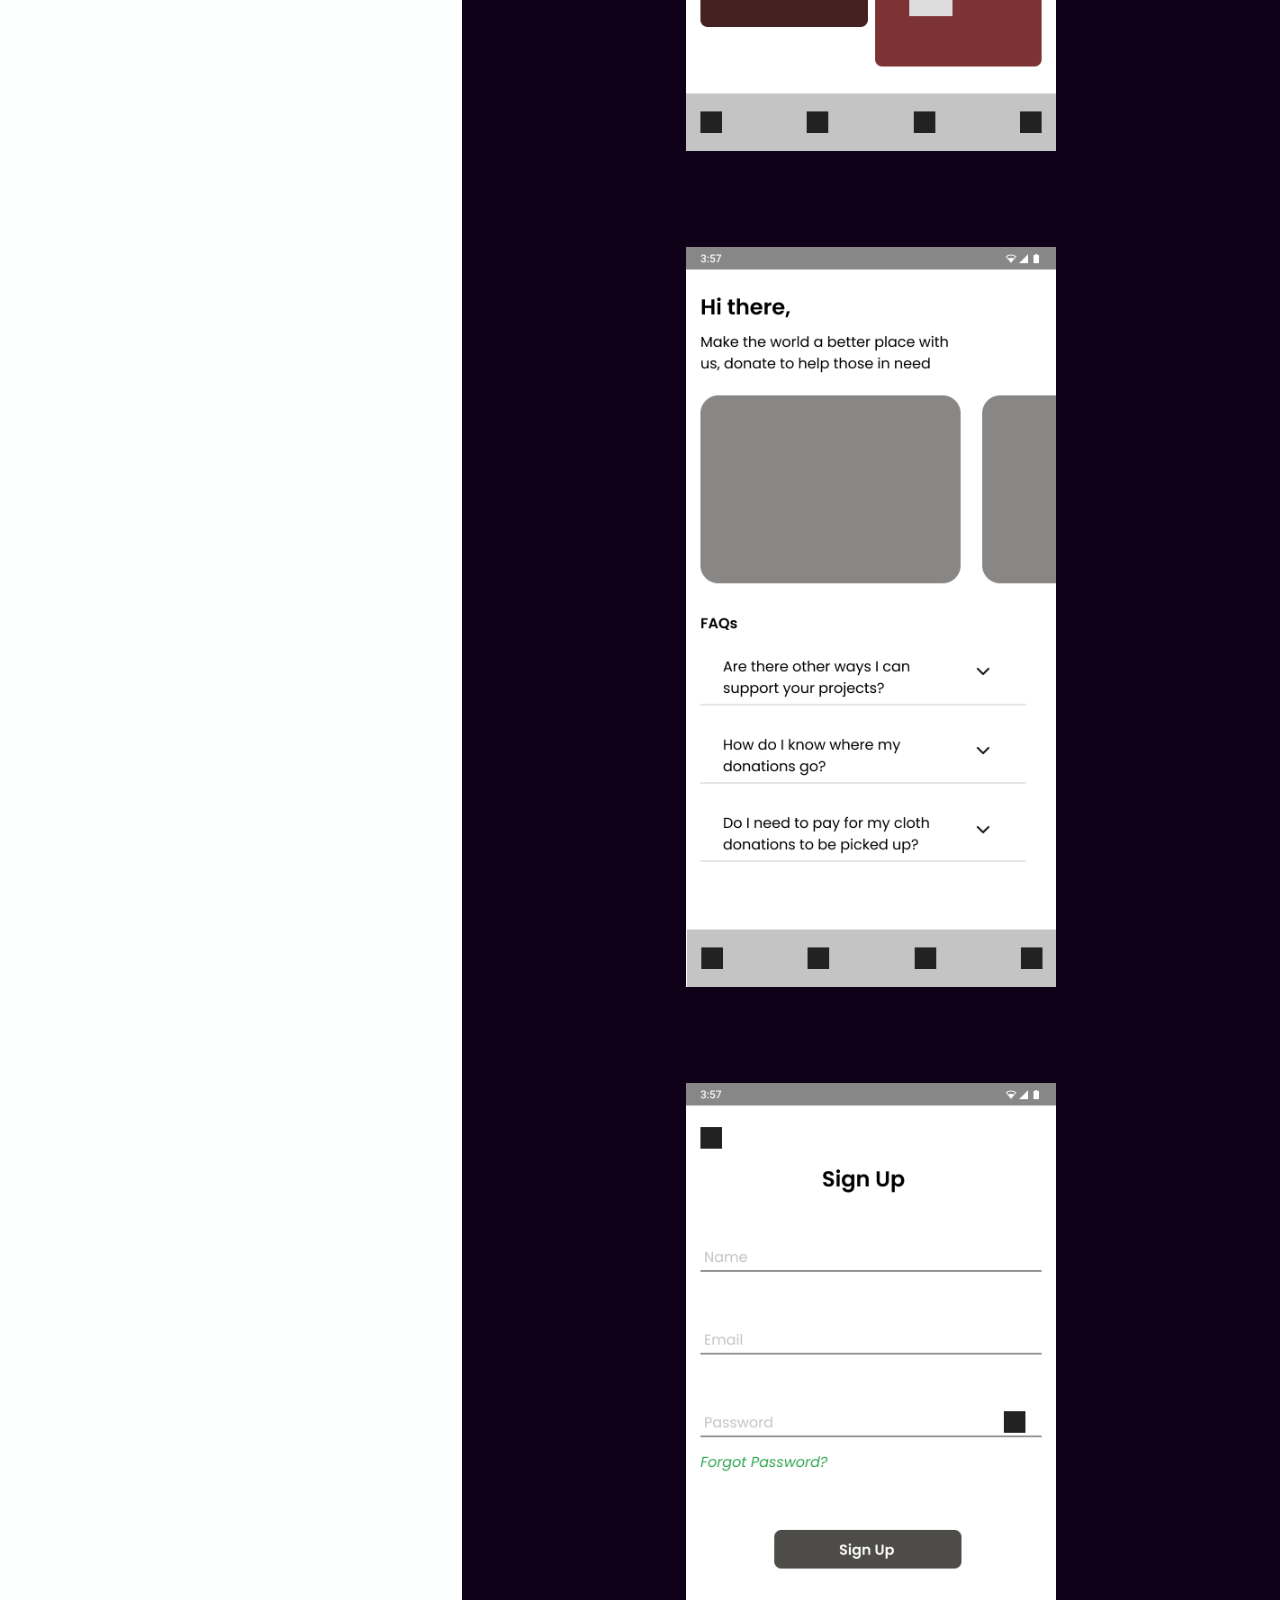
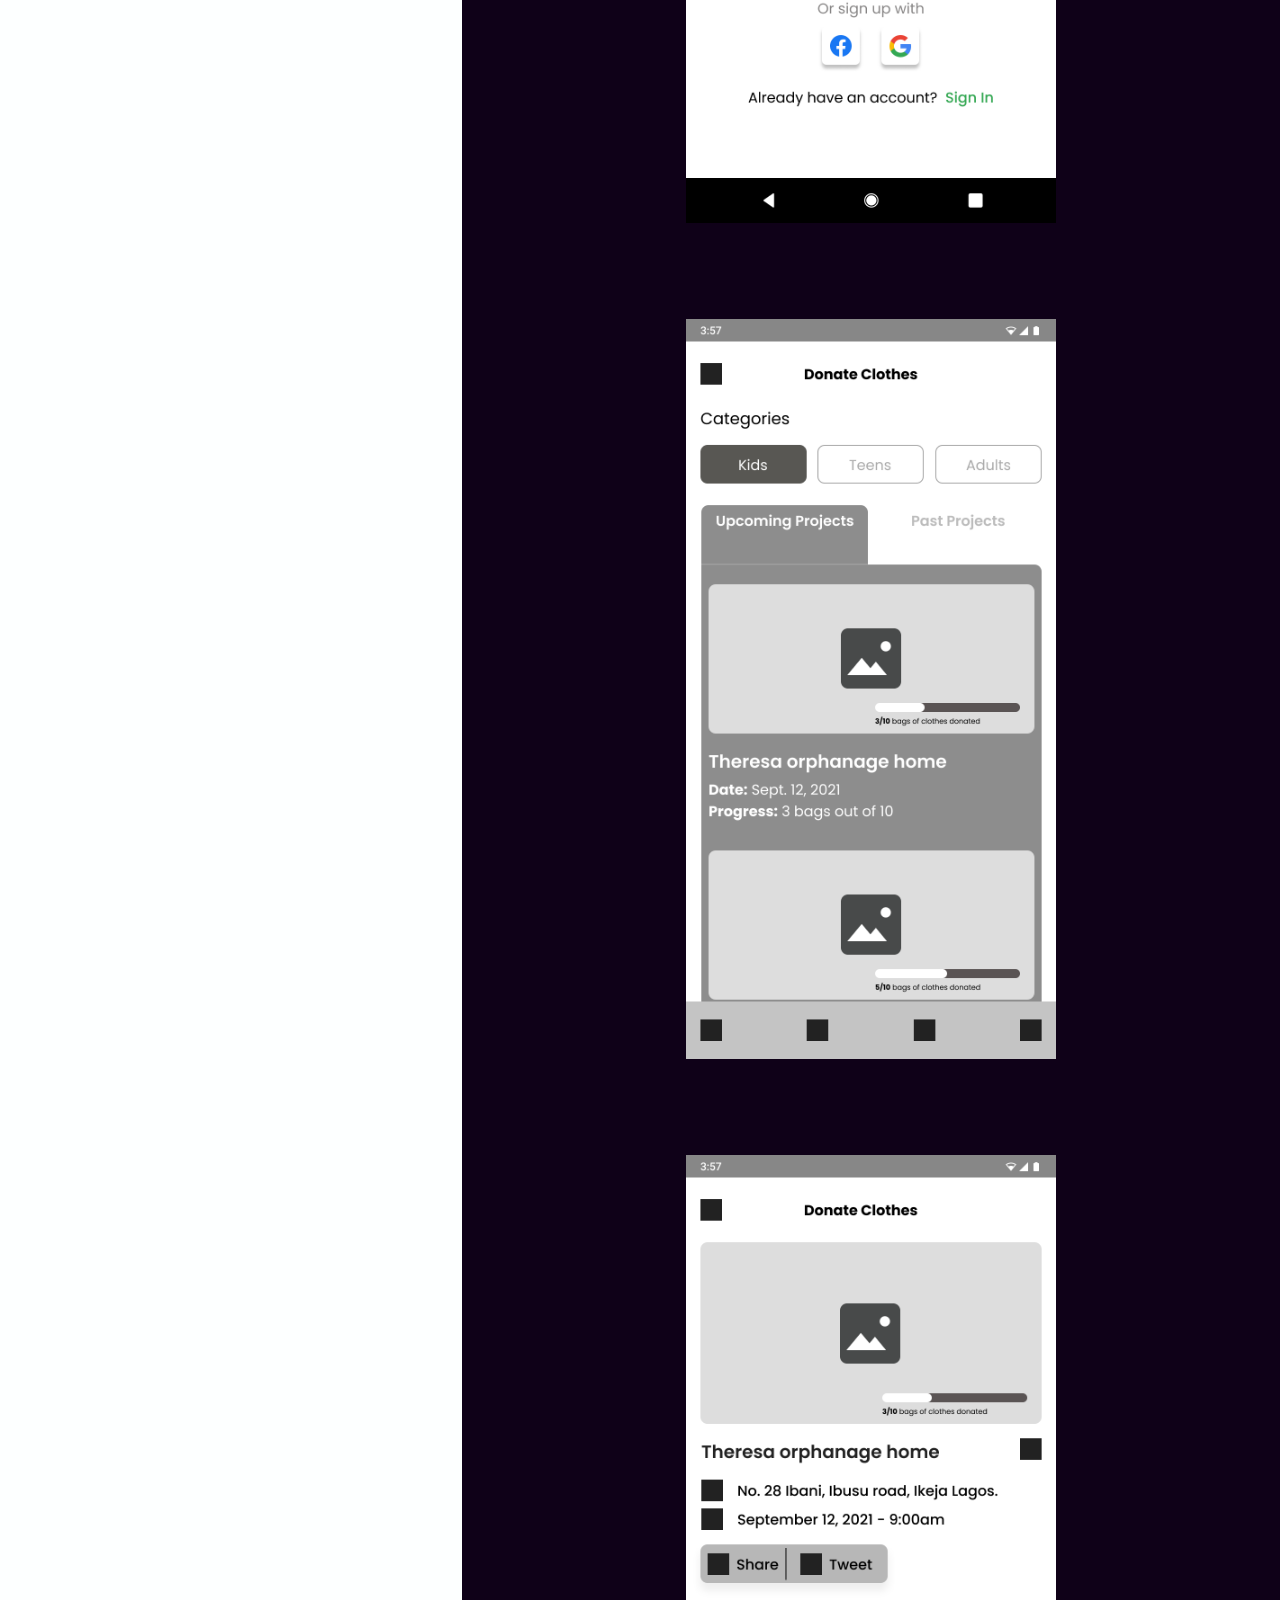
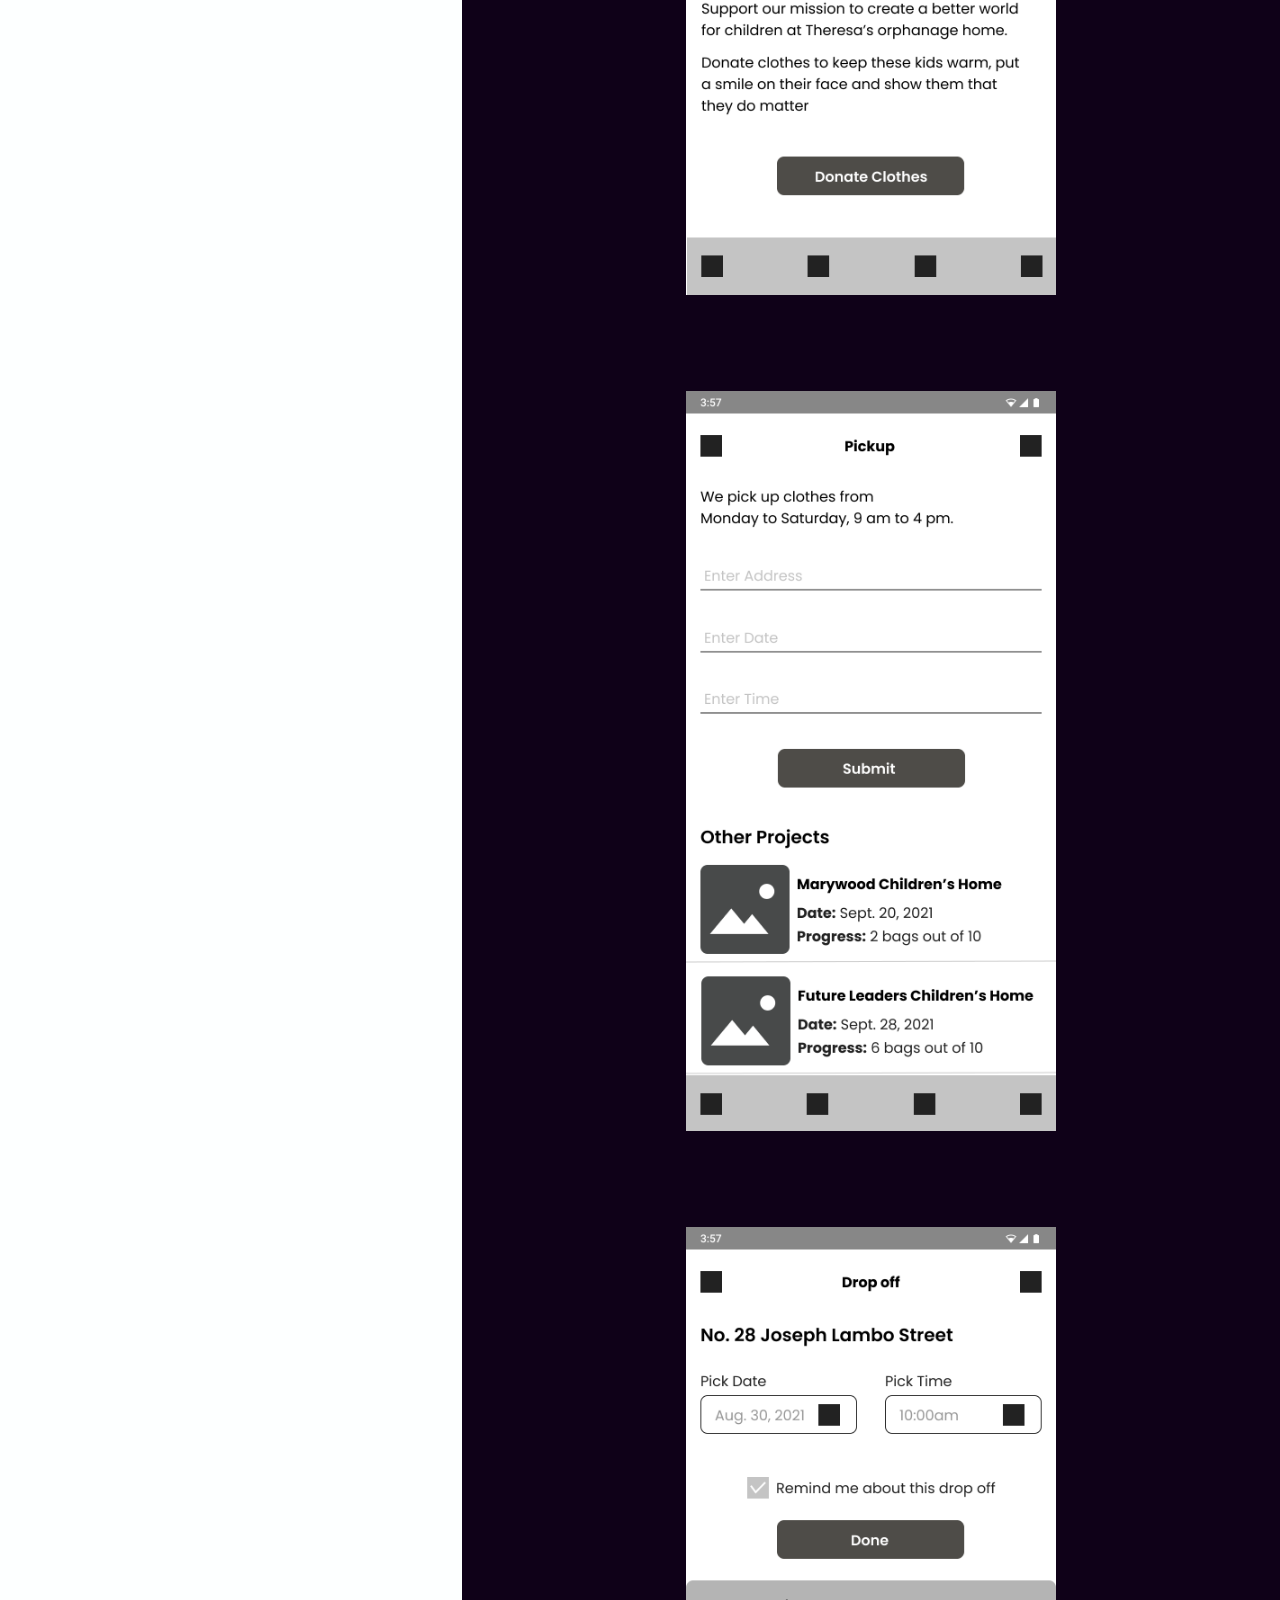
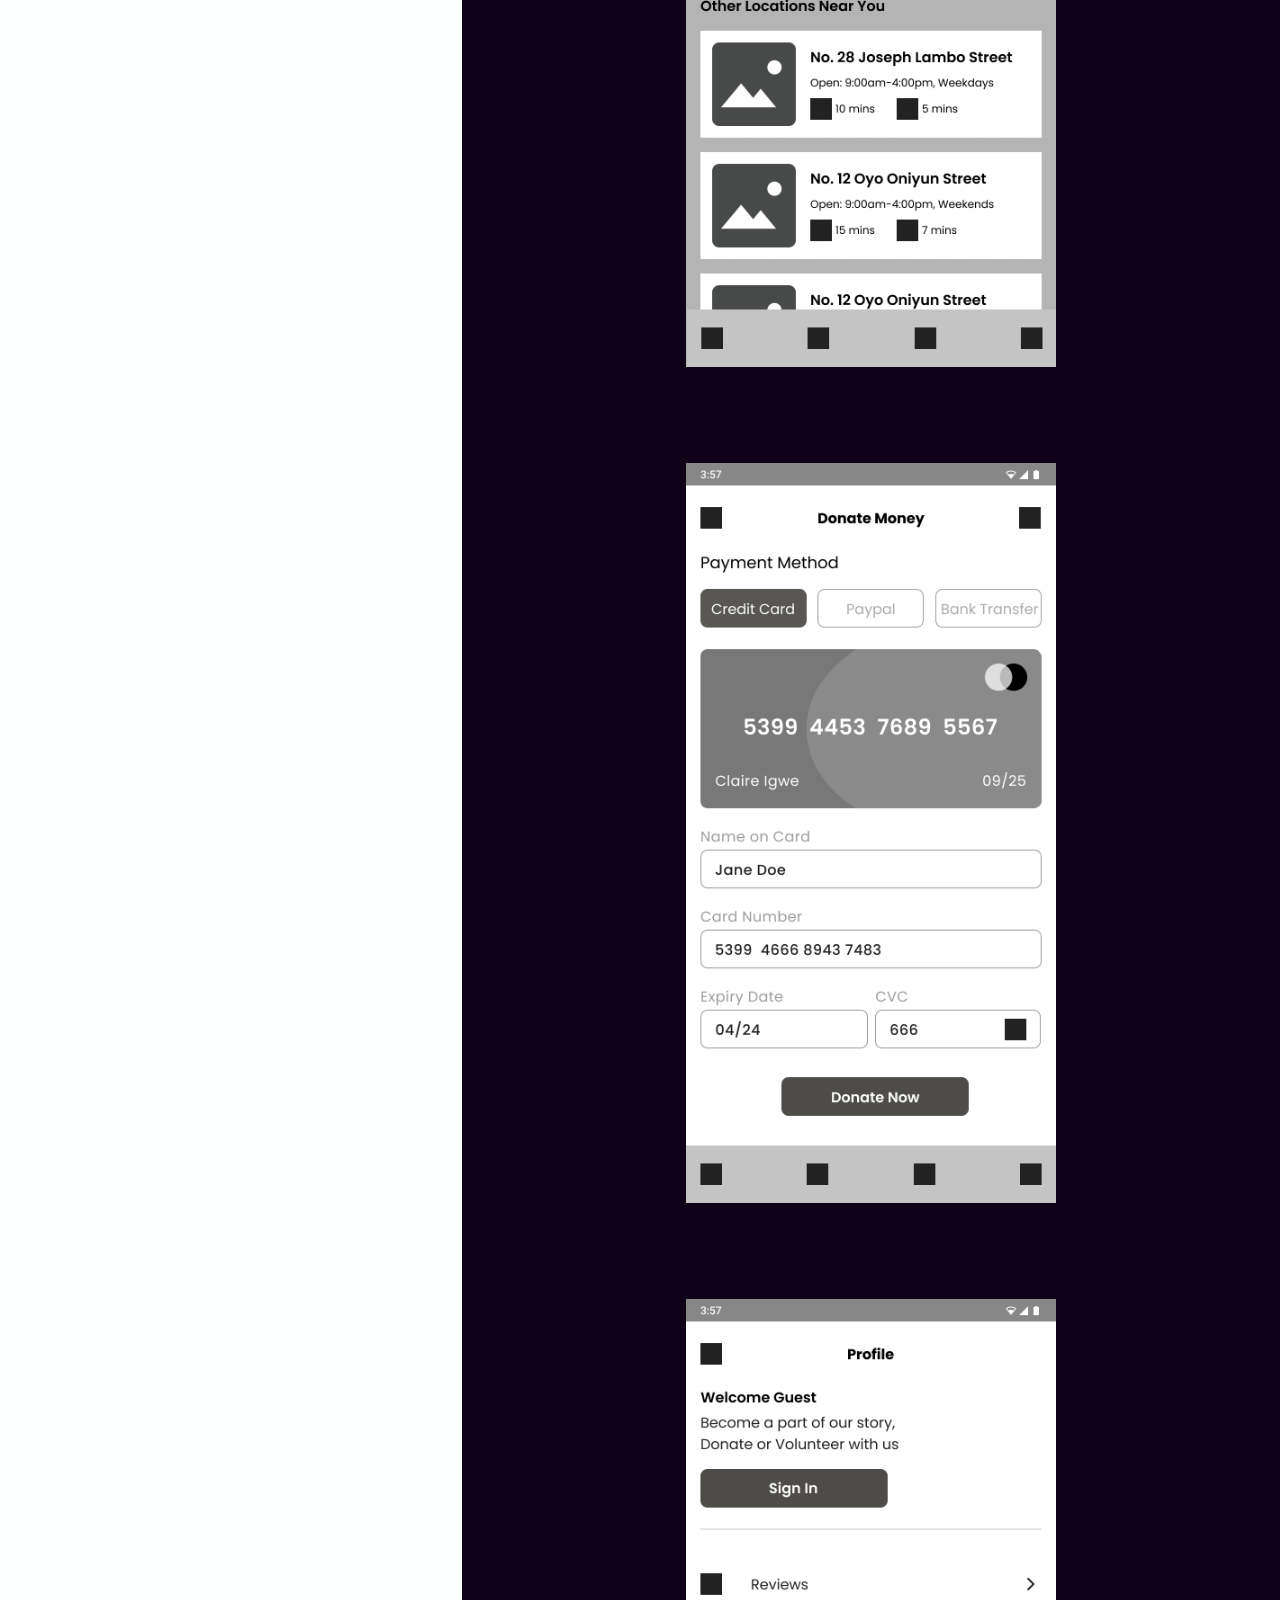
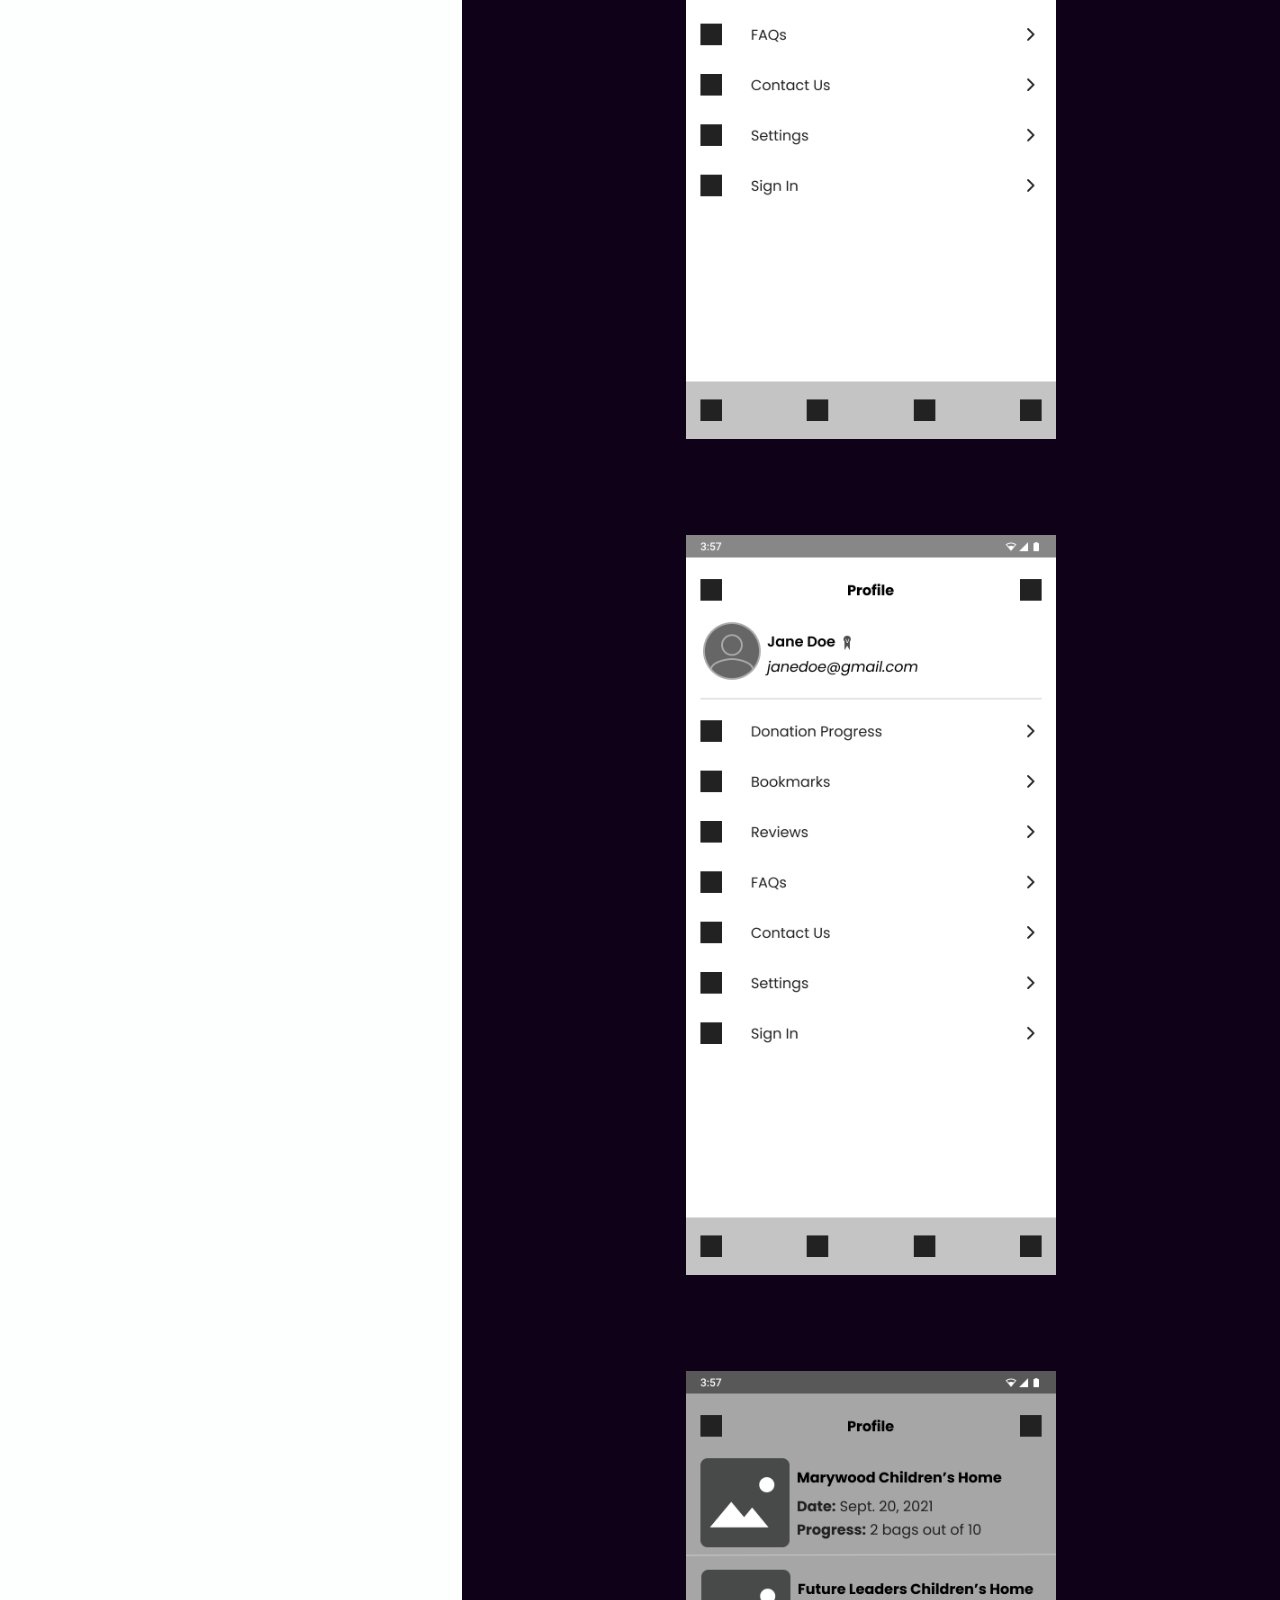
==== commit e5e6f69a: "Animate and co. go" ====
--- a/bio/index.html
+++ b/bio/index.html
@@ -3,968 +3,617 @@
     <head>
         <meta charset="UTF-8">
         <meta name='viewport' content='width=device-width, initial-scale=1.0, maximum-scale=1.0' />
-        <title>Bio</title>
-        <style>
+        <title>Claire Igwe</title>
+        <link rel="icon" href="../Image/fav-icon-dark.png" type="image/x-icon">
+        <link rel="preconnect" href="https://fonts.googleapis.com">
+        <link rel="preconnect" href="https://fonts.gstatic.com" crossorigin>
+        <link href="https://fonts.googleapis.com/css2?family=Cabin:wght@400;800&family=Space+Grotesk:wght@300;400;500;600;700&family=Urbanist:ital,wght@0,100;0,200;0,300;0,400;0,500;0,600;0,700;0,800;0,900;1,100;1,200;1,300;1,400;1,500;1,600;1,700;1,800;1,900&display=swap" rel="stylesheet">
+        <link rel="stylesheet" href="../style.css">
+    </head>
+
+    <body>
+
+        <header>
+            <nav>
+                <section id="logo_holder">
+                    <a href="https://claireigwe.github.io">Claire Igwe</a>
+                    <button></button>
+                </section>
+
+                <section id="menu_container_close">
+                
+                    <section class="nav_items">
+                        <a href="https://claireigwe.github.io">Works</a>
+                        <a href="https://claireigwe.github.io/bio">Bio</a>
+                    </section>
+
+                    <section class="social_links">
+                        <a href="mailto:somiigwe@gmail.com" target="_blank"><img src="../Image/mail.png" alt="email icon"><p>Email</p></a>
+                        <a href="https://www.behance.net/claireigwe2" target="_blank"><img src="../Image/behance.png" alt="behance icon"><p>Behance</p></a>
+                        <a href="https://www.linkedin.com/in/claire-igwe" target="_blank"><img src="../Image/linkedin.png" alt="linkedin icon"><p>LinkedIn</p></a>
+                        <a href="https://www.twitter.com/claire_uxdesign" target="_blank"><img src="../Image/twitter.png" alt="twitter icon"><p>Twitter</p></a>
+                    </section>
+                </section>
+            </nav>
+        </header>
+
+        <section class="loader_clothesxo">
+            <section></section>
+            <section></section>
+        </section>
+
+        <section class="page_content">
+
+            <section class="case_hero">
+
+                <section class="hero_image_clothesxo fade"></section>
+
+                <section class="hero_title enter_and_leave">  
+                    <h2>All I wanted was build a happier world for everyday people...</h2>
+                    <p>From writing short stories to designing scalable prototypes... This is how I made a career out of a passion to drive business success by designing delightful user experience for products</p>
+                </section>
             
-           /* @import url('https://fonts.googleapis.com/css?family=Space+Grotesk&display=swap');*/
+                <section class="cards">
+                        <section class="card1">
+                            <h4>Role</h4>
+                            <p>UI/UX Designer<br> Zuri HNG Internship</p>
+                        </section>
+
+                        <section class="card2">
+                            <h4>Industry</h4>
+                            <p>Social Good <br>Logistics</p>
+                        </section>
+
+                        <section class="card3">
+                            <h4>Tools</h4>
+                            <p>Figma + Figjam <br> Miro + Maze</p>
+                        </section>
+
+                        <section class="card4">
+                            <h4>Deliverables</h4>
+                            <p>High-Fidelity Prototypes</p>
+                        </section>
+                </section>
+
+            </section>
+
+        </section>
+
+        <section class="case_section1 fit_screen">
+            <section class="case_titles">
+                <p>Why Design ClothesXO?</p>
+            </section>
+
+            <section class="text1">
+                <h3>There is joy in giving. Yet, only few people actually go on to donate cloths</h3>
+                <p>It is a lot of stress. Worse, cloth donation becomes a sensitive topic when cloths carry spiritual significance in some cultures, and collecting donated cloths might carry stigma.</p>
+            </section>
+
+            <section class="image1 clothes_xo info_clothesxo">
+                <p class="clothes_xo white_text highlight">60+ million tons of cloths end up in waste every year. Yet, 719 million people live on less than $2.15 a day, and can't afford cloths...</p>
+            </section>
+
+            <section class="banner1"></section>
+        </section>
+
+        <section class="case_section5 fit" id="fit1">
+
+            <section class="case_titles">
+                <p>Design Process</p>
+            </section>
             
-
-            body{
-                box-sizing: border-box;
-                width: 90%;
-                padding: 0%;
-                margin: 0% 0% 0% 5%;
-                display: flex;
-                flex-direction: column;
-                align-items: center;
-                background-color: #fcfcfc; 
-            }
-            #close_on_bio{
-                outline: 0px solid;
-                border: 0px solid
-            }
-            header{
-                box-sizing: border-box;
-                width: 90vw;
-                height: 100vh;
-                margin: 0%;
-                padding: 0%;
-                display: flex;
-                flex-direction: column;
-                align-items: center;
-            }
-
-            nav{
-                box-sizing:border-box;
-                height: 10%;
-                width: 100vw;
-                position: fixed;
-                left: 0px;
-                margin: 0%;
-                padding: 0% 10% 0% 9.5%;
-                display: flex;
-                justify-content: space-between;
-                align-items: center;
-                background-color: white;
-                z-index: 4;
-                box-shadow: 1px 1px #fbfbfb;
-            }
-
-            #logo{
-                box-sizing: border-box;
-                font-family: 'Space Grotesk', 'Franklin Gothic Medium', 'Arial Narrow', Arial, sans-serif;
-                font-size: 20px;
-                font-weight: 600;
-                text-align: center;
-                z-index: 50;
-            }
-
-            #logo:hover{
-                color: #444444;
-                cursor: pointer;
-            }
-
-            #logo a{
-                text-decoration: none;
-                color: #222222;
-            }
-
-            #link_item{
-                box-sizing: border-box;
-                width: auto;
-                height: 40px;
-                font-family:'Segoe UI', Tahoma, Geneva, Verdana, sans-serif;
-                font-size: 16px;
-                display: flex;
-                gap: 32px;
-                justify-content: flex-start;
-                text-align: center;
-                align-items: center;   
-                padding: 0%;
-                margin: 0%;
-            }
-            
-            #social_item{
-                box-sizing: border-box;
-                width: auto;
-                height: auto;
-                display: flex;
-                gap: 32px;
-                align-items:center;
-                padding: 0%;
-                margin: 0%;
-            }
-
-            .hamburger{
-                display: none;
-                align-self: center;
-            }
-            .hamburger_none{
-                display: none;
-                align-self: center;
-            }
-            .dropdown_items{
-                display: none;
-            }
-            .dropdown_items_flex{
-                 display:none;
-            }
-           
-            .social_links{
-                display:flex;
-                padding: 0%;
-                margin: 0%;
-                transition: transform 0.3s;
-                text-align: center;
-                align-items:center;
-            }
-
-            .nav_links{
-                padding-bottom: 8px;
-                padding-top: 8px;
-                text-decoration: none;
-                color: #222222;
-
-            }
-            
-            .social_links:hover{
-                transform: scale(1.2);
-            }
-
-            .nav_links:hover{
-                border-bottom: 1px solid #444444;
-                color: #444444;
-                cursor: pointer;
-            }
-
-            #hero{
-                box-sizing: border-box;
-                width: 90%;
-                height: 90%;
-                display: flex;
-                flex-direction: column;
-                align-items: center;
-                justify-content: center;
-                padding: 0%;
-                margin: 0%;
-            }
+            <section class="hero_title">
+                <h3 class="limit_width2">Figuring out Cloth Donation...</h3>
+                <p>Thinking up the Design Solution for Cloth Donors</p>
+            </section>
+
+            <section class="image2 fit">
+                <section class="grid2">
+                    <section class="grid2_item1">
+                        <section>
+                            <img src="../Images/favorite.png">
+                            <h5>Empathize</h5>
+                        </section>
+                        <p>I planned and conducted Surveys and Interviews (5 Participants). I evaluated insigts on an Empathy Map</p>
+                    </section>
+    
+                    <section class="grid2_item2">
+                        <section>
+                            <img src="../Images/search.png">
+                            <h5>Define</h5>
+                        </section>
+                        <p>I defined the product's MVP after evaluating alternatives on the Impact-Complexity Matrix</p>
+                    </section>
+                    
+                    <section class="grid2_item3">
+                        <section>
+                            <img src="../Images/psychology.png">
+                            <h5>Ideate</h5>
+                        </section>
+                        <p>I visualized the cloth donation process on a User Flow</p>
+                    </section>
+                    
+                    <section class="grid2_item4">
+                        <section>
+                            <img src="../Images/build.png">
+                            <h5>Prototype</h5>
+                        </section>
+                        <p>I created Low-Fidelity Wireframes and High-Fidelity Prototypes</p>
+                    </section>
+
+                    <section class="grid2_item5">
+                        <section>
+                            <img src="../Images/science.png">
+                            <h5>Test</h5>
+                        </section>
+                        <p>I performed Usability Tests on the Prototype</p>
+                    </section>
+                </section>
+            </section>
+        </section>
+
+        <section class="case_section1 clothes_xo fit padding2">
+            <section class="case_titles">
+                <p class="white_text">Empathize</p>
+            </section>
+
+            <section class="text1">
+                <h3>Understanding Donation using UX Research</h3>
+                <p class="white_text">UX Research revealed:<strong><br>How (cloth) donations are done?<br>What makes cloth donation fun or tedious?<br>And, whether a donation app would be valuable<strong></p>
+            </section>
+
+            <section class="image1 clothes_xo">
+                <section class="grid2 padding">
+                    <section class="grid1_item1">
+                        <section>
+                            <img src="../Images/survey.png">
+                            <h5>Survey</h5>
+                        </section>
+                        <p>Survey questionnaires were distributed to participnats for quantitative insights</p>
+                    </section>
+    
+                    <section class="grid1_item2">
+                        <section>
+                            <img src="../Images/interview.png">
+                            <h5>Interviews</h5>
+                        </section>
+                        <p>Semi-structed discussions for qualitative insights, 2 in-person and 3 remotely</p>
+                    </section>
+    
+                    <section class="grid1_item3">
+                        <section>
+                            <img src="../Images/participant.png">
+                            <h5>Participants</h5>
+                        </section>
+                        <p>Five Smartphone users between 18-40 years, likely to donate online</p>
+                    </section>
+                    
+                    <section class="grid1_item4">
+                        <section>
+                            <img src="../Images/iterate.png">
+                            <h5>Trade-Off</h5>
+                        </section>
+                        <p>The entire project had a 2-week deadline. So, I relied on a limited sample size</p>
+                    </section>
+                </section>
+            </section>
+
+            <section class="banner1"></section>
+        </section>
+
+
+        <section class="case_section1 clothes_xo fit_screen">
+
+            <section class="case_titles"><p class="white_text"></p></section>
+
+            <section class="text2">
+                <h3>Empathy Map</h3>
+                <p class="white_text">I mapped out the most common behavior and attitudes related to cloth donations</p>
+            </section>
+
+            <section class="grid1">
+                <section class="grid1_item1" id="think_clothesxo">
+                    <h5 class="bottom_label">Think</h5>
+                </section>
+
+                <section class="grid1_item2" id="feel_clothesxo">
+                    <h5 class="bottom_label">Feel</h5>
+                </section>
+
+                <section class="grid1_item3" id="say_clothesxo">
+                    <h5 class="bottom_label">Say</h5>
+                </section>
                 
-            #hero_text{
-                box-sizing: border-box;
-                width: 100%;
-                height: 100%;
-                display: flex;
-                flex-direction: column;
-                justify-content: center;
-                align-items: center;
-                text-align: center;
-                margin: 0%;
-                gap: 5%;
-                padding: 10% 0% 0% 0%;
-            }
-            
-            h1{              
-                font-family: 'Space Grotesk', 'Franklin Gothic Medium', 'Arial Narrow', Arial, sans-serif;
-                font-size: 56px;
-                font-weight: 500;
-                color: #222222;
-                padding: 0% 7.5% 2.5% 7.5%;
-                margin: 0%;
-            }                   
-
-            h2{
-                font-family: 'Space Grotesk', 'Franklin Gothic Medium', 'Arial Narrow', Arial, sans-serif;
-                font-size:48px;
-                font-weight: 400;
-                color: #222222;
-                padding: 0% 0% 2% 0%;
-                margin: 0%;
-                display: flex;
-                flex-direction: column;
-                align-self: center;
-                text-align: center;
-            }
-            
-            h4{
-                box-sizing:border-box;
-                max-width: 720px;
-                font-family: 'Space Grotesk','Franklin Gothic Medium', 'Arial Narrow', Arial, sans-serif;
-                font-size: 28px;
-                font-weight: 300;
-                color: #222222;
-                padding: 0%;
-                margin-bottom: 2.5%;
-            }
-
-            h5{
-                box-sizing:border-box;
-                max-width: 720px;
-                font-family: 'Space Grotesk','Franklin Gothic Medium', 'Arial Narrow', Arial, sans-serif;
-                font-size: 24px;
-                font-weight: 400;
-                color: #222222;
-                padding: 0%;
-                margin: 0%;
-            }
-
-            p{
-                font-family:'Segoe UI', Tahoma, Geneva, Verdana, sans-serif;
-                font-size: 18px;
-                font-weight: 400;
-                color: #222222;
-                padding: 0%;
-                margin: 0%;
-                line-height: 1.8;
-            }
-
-            .label_text{
-                color: #999999;
-                font-size: medium;
-                margin-bottom: 2.5%;
-            }
-
-            .paragraph_limits2{
-                padding: 0% 25%;
-                text-align: center;
-            }
-
-            #text_button{
-                box-sizing: border-box;
-                width: fit-content;
-                font-family: 'Segoe UI', Tahoma, Geneva, Verdana, sans-serif;
-                font-size: 18px;
-                font-weight: 500;
-                color: #222222;
-                padding: 0%;
-                margin: 0%;
-            }
-
-            #text_button:hover{
-                color: #444444;
-            }
-
-            #content{
-                box-sizing: border-box;
-                width: 80vw;
-                height: fit-content;
-                display: flex;
-            }
-
-            #main_content{
-                box-sizing: border-box;
-                width: 60vw;
-                display: flex;
-                flex-direction: column;
-                justify-content: space-between;
-                align-items: left;
-                margin: 0%;
-                padding: 0%;
-            }
-
-            .main_content1{
-                box-sizing: border-box;
-                width: 45vw;
-                display: flex;
-                flex-direction: column;
-                justify-content: space-between;
-                align-items: left;
-                margin-bottom: 7.5%;
-            }
-
-            .main_content2{
-                box-sizing: border-box;
-                width: 45vw;
-                aspect-ratio: 1;
-                display: flex;
-                flex-direction: column;
-                justify-content: space-between;
-                align-items: center;
-                margin-bottom: 7.5%;
-                background-image: url(../Images/600x600.png);
-                background-repeat: no-repeat;
-                object-fit: contain;
-                object-position: center;
-            }
-
-            .main_content3{
-                box-sizing: border-box;
-                width: 45vw;
-                height: fit-content;
-                display: flex;
-                flex-wrap: wrap;
-                justify-content: space-between;
-                align-items: left;
-                margin-bottom: 7.5%;
-            }
-
-            .main_content3_card{
-                box-sizing: border-box;
-                width: 20vw;
-                min-height: 30vh;
-                display: flex;
-                flex-direction: column;
-                justify-content: space-between;
-                margin: 2.5%;
-                padding: 5%;
-                background-color: #dddddd;
-            }
-
-            .main_content3_card img{
-                box-sizing: border-box;
-                width: 48px;
-                aspect-ratio: 1;
-                align-items: left;
-                margin-bottom: 12.5%;
-            }
-
-            .main_content3_card p{
-                box-sizing: border-box;
-                margin-top: 12.5%;
-            }
-
-            #hero_margin{
-                box-sizing: border-box;
-                height: 2.5%;
-                margin-bottom: 5%;
-            }
-
-            #side_content{
-                box-sizing: border-box;
-                width: 30vw;
-                height: auto;
-                display: flex;
-                flex-direction: column;
-                justify-content: flex-start;
-                align-items: left;
-                flex-wrap: wrap;
-                padding: 0% 2.5%;
-            }
-
-            .side_content_card{
-                box-sizing:border-box;
-                display: flex;
-                width: 30vw;
-                flex-direction: column;
-                justify-content: space-between;
-                align-items: left;
-                margin: 2.5% 0%;
-            }
-
-            .side_content_image{
-                box-sizing:border-box;
-                width: 25vw;
-                height: fit-content;
-                align-items: left;
-            }
-
-            footer{
-                background-color: #222222;
-                width: 98vw;
-                height: auto;
-                display: flex;
-                flex-direction: column;
-                justify-content: center;
-                padding: 5% 0% 5% 0%;
-                align-items: center;
-                margin-top: 10%;
-                border-right: #222222 solid 10px;
-                text-align: center;
-            }
-            
-            footer h2{
-                color: white;
-            }
-
-            footer p{
-                color: white;
-            }
-
-            #footer_social_item{
-                box-sizing: border-box;
-                width: auto;
-                height: auto;
-                display: flex;
-                gap: 32px;
-                align-items:center;
-                margin-top: 5%;
-            }
-
-            @media screen and (max-width:1200px) and (min-width:900px){
-
-            .hamburger{
-                    display: none;
+                <section class="grid1_item4" id="do_clothesxo">
+                    <h5 class="bottom_label">Do</h5>
+                </section>
+            </section>
+        </section>
+
+
+        <section class="case_section1 fit padding2">
+            <section class="case_titles">
+                <p>Define</p>
+            </section>
+
+            <section class="text1">
+                <h3>Key Insights from UX Research</h3>
+                <p>Cloth donors need more options and information</p>
+            </section>
+
+            <section class="image1">
+                <section class="grid2 padding">
+                    <section class="grid1_item1">
+                        <section>
+                            <img src="../Images/favorite.png">
+                            <h5>100% Cared</h5>
+                        </section>
+                        <p>They agreed that cloths should be accessible to everyone</p>
+                    </section>
+    
+                    <section class="grid1_item2">
+                        <section>
+                            <img src="../Images/unaware.png">
+                            <h5>80% were Unaware</h5>
+                        </section>
+                        <p>They mostly didn't know where to donate outside churches and mosques</p>
+                    </section>
+    
+                    <section class="grid1_item3">
+                        <section>
+                            <img src="../Images/volunteer.png">
+                            <h5>60% would Volunteer</h5>
+                        </section>
+                        <p>They would love to go out to do the donation in-person</p>
+                    </section>
+                    
+                    <section class="grid1_item4">
+                        <section>
+                            <img src="../Images/danger_voodoo.png">
+                            <h5>50% were Relucant</h5>
+                        </section>
+                        <p>They were hesitant to donate cloths for superstitious and cultural reasons</p>
+                    </section>
+                </section>
+            </section>
+        </section>
+        
+        <section class="case_section6">
+            <section class="hero_title">  
+                <h3>Selected Product Features</h3>
+                <p>I identified workable product features that would knock out the pain points identified from UX research after evaluating alternatives using the Impact-Complexity Maxtix</p>
+            </section>
+        
+            <section class="cards1">
+                    
+            </section>
+        </section>
+
+
+        <section class="case_section6 clothes_xo">
+
+            <section class="case_titles"><p style="color: white;">Ideate</p></section>
+            <section class="hero_title">
+                <h3>Visualizing User Interaction</h3>
+                <p class="white_text">I created a user flow for the proposed solution on Miro</p>
+            </section>
+
+            <section class="image3" id="flow">
+
+            </section>
+        </section>
+
+
+        <section class="case_section1 align">
+
+            <section class="case_titles padding4"><p>Prototype</p></section>
+
+            <section class="text1 fit_screen sticky2 justify">
+                <h3>Low-Fidelity Wireframes</h3>
+                <p>I sketched the general layout for the cloth donation app</p>
+            </section>
+
+            <section class="image1 clothes_xo prototype snap_type">
+                <section class="snap_align">
+                    <img src="../Images/clothesxo/low-fi/1-onboard.png">
+                </section>
+
+                <section class="snap_align">
+                    <img src="../Images/clothesxo/low-fi/2-home.png">
+                </section>
+
+                <section class="snap_align">
+                    <img src="../Images/clothesxo/low-fi/3-FAQ.png">
+                </section>
+
+                <section class="snap_align">
+                    <img src="../Images/clothesxo/low-fi/4-Sign.png">
+                </section>
+
+                <section class="snap_align">
+                    <img src="../Images/clothesxo/low-fi/5-List.png">
+                </section>
+
+                <section class="snap_align">
+                    <img src="../Images/clothesxo/low-fi/6-Describe.png">
+                </section>
+
+                <section class="snap_align">
+                    <img src="../Images/clothesxo/low-fi/7-pickup.png">
+                </section>
+
+                <section class="snap_align">
+                    <img src="../Images/clothesxo/low-fi/9-location.png">
+                </section>
+
+                <section class="snap_align">
+                    <img src="../Images/clothesxo/low-fi/10-payment.png">
+                </section>
+
+                <section class="snap_align">
+                    <img src="../Images/clothesxo/low-fi/11-profile.png">
+                </section>
+
+                <section class="snap_align">
+                    <img src="../Images/clothesxo/low-fi/12-profilesigned.png">
+                </section>
+
+                <section class="snap_align">
+                    <img src="../Images/clothesxo/low-fi/13-track.png">
+                </section>
+
+                <section class="snap_align">
+                    <img src="../Images/clothesxo/low-fi/14-success.png">
+                </section>
+
+                <section class="snap_align">
+                    <img src="../Images/clothesxo/low-fi/15-review.png">
+                </section>
+
+                <section class="snap_align">
+                    <img src="../Images/clothesxo/low-fi/16-FAQ.png">
+                </section>
+
+                <section class="snap_align">
+                    <img src="../Images/clothesxo/low-fi/17-Gallerylist.png">
+                </section>
+
+                <section class="snap_align">
+                    <img src="../Images/clothesxo/low-fi/18-galleryshowcase.png">
+                </section>
+
+                <section class="snap_align">
+                    <img src="../Images/clothesxo/low-fi/19-Notification.png">
+                </section>
+            </section>
+
+            <section class="banner1"></section>
+        </section>
+
+        <section class="case_section6">
+
+            <section class="hero_title">
+                <h3>Design Concept</h3>
+                <p>I created a style guide and collated UI assets for the designs</p>
+            </section>
+
+            <section class="image4">
+                <section id="clothesxomock"></section>
+                <section class="grid4">
+                    <section id="clothesxocolor"></section>
+
+                    <section id="typography" class="clothes_xo">
+                        <p class="white_text">San-Serif, Modern</p>
+    
+                        <p class="white_text poppins">Poppins</p>
+    
+                        <p class="white_text poppins2">Aa Bb Cc Dd Ee Ff Gg Hh Ii Jj Kk Ll Mm<br>Nn Oo Pp Qq Rr Ss Tt Uu Vv Ww Xx Yy Zz</p>
+                    </section>
+    
+                    <section id="clothesxoicon" class="clothes_xo"></section>
+                </section>
+                
+            </section>
+
+        </section>
+
+        <section class="case_section1 reverse padding4 align">
+
+            <section class="text4 sticky2 justify padding3 fit_screen">
+                <h3>High-Fidelity Wireframes</h3>
+                <p>I designed the high-fidelity concept for the Cloth Donation App</p>
+            </section>
+
+            <section class="image1 clothes_xo prototype overflow snap_type">
+
+                <section class="snap_align sticky">
+                    <img src="../Images/clothesxo/hi-fi/Onboarding 11.png">
+                </section>
+
+                <section class="snap_align sticky">
+                    <img src="../Images/clothesxo/hi-fi/Homepage 2.png">
+                </section>
+
+                <section class="snap_align sticky">
+                    <img src="../Images/clothesxo/hi-fi/Project Options.png">
+                </section>
+
+                <section class="snap_align sticky">
+                    <img src="../Images/clothesxo/hi-fi/Project description.png">
+                </section>
+
+                <section class="snap_align sticky">
+                    <img src="../Images/clothesxo/hi-fi/select location.png">
+                </section>
+
+                <section class="snap_align sticky">
+                    <img src="../Images/clothesxo/hi-fi/confirm location.png">
+                </section>
+
+                <section class="snap_align sticky">
+                    <img src="../Images/clothesxo/hi-fi/Payment.png">
+                </section>
+
+                <section class="snap_align sticky">
+                    <img src="../Images/clothesxo/hi-fi/Reviews.png">
+                </section>
+
+                <section class="snap_align sticky">
+                    <img src="../Images/clothesxo/hi-fi/Contact Us.png">
+                </section>
+
+                <section class="snap_align sticky">
+                    <img src="../Images/clothesxo/hi-fi/FAQs.png">
+                </section>
+
+                <section class="snap_align sticky">
+                    <img src="../Images/clothesxo/hi-fi/Gallery info.png">
+                </section>
+            </section>
+        
+
+            <section class="banner1"></section>
+        </section>
+
+        <section class="case_section1 fit_screen padding4">
+
+            <section class="text1">
+                <h3>Interaction Design</h3>
+                <p>I created a Figma prototype for the cloth donation app</p>
+            </section>
+
+            <section class="image1 clothes_xo padding2"><img class="radius" src="../Images/Clothes-XO.gif"></section>
+
+            <section class="banner1"></section>
+        </section>
+
+
+        <section class="case_section1 clothes_xo fit padding2">
+            <section class="case_titles">
+                <p class="white_text">Test</p>
+            </section>
+
+            <section class="text1">
+                <h3>Measuring Usability and Experience</h3>
+                <p class="white_text">I conducted qualitative usability tests with 5 participants using Maze</p>
+            </section>
+
+            <section class="image1 clothes_xo">
+                <section class="grid2 padding">
+                    <section class="grid1_item1">
+                        <section>
+                            <img src="../Images/signup.png">
+                            <h5>Sign Up Later</h5>
+                        </section>
+                        <p>Participants loved that they weren't forced to sign up before they found what they wanted</p>
+                    </section>
+    
+                    <section class="grid1_item2">
+                        <section>
+                            <img src="../Images/goal.png">
+                            <h5>Completed Tasks</h5>
+                        </section>
+                        <p>Participants could complete all the major tasks without help</p>
+                    </section>
+    
+                    <section class="grid1_item3">
+                        <section>
+                            <img src="../Images/favorite.png">
+                            <h5>Favorite Features</h5>
+                        </section>
+                        <p>They loved that they could get pickups and donate money instead </p>
+                    </section>
+                    
+                    <section class="grid1_item4">
+                        <section>
+                            <img src="../Images/iterate.png">
+                            <h5>Improvements</h5>
+                        </section>
+                        <p>Participants identified that they couldn't find a way to drop off reviews or register a campaign<p>
+                    </section>
+                </section>
+            </section>
+
+            <section class="banner1"></section>
+        </section>
+
+        <section class="case_section6 clothes_xo">
+            <section class="case_titles"><p class="white_text">Learning</p></section>
+            <section class="hero_title">
+                <h3 class="white_text">Inclusive Designs is Sensitive to Culture</h3>
+                <p class="white_text">Learning how voodoo could impact donation made me appreciate the value of UX Research. Human-centered design means that products actively listen to and cater for users' multi-faceted need</p>
+            </section>
+        </section>
+
+
+        <!--<section class="case_section4 clothes_xo">
+            <section class="text3">
+                <h3>See more of my Works</h3>
+            </section>
+
+            <section class="grid2">
+                <section class="grid1_item1">
+                    <h5>Virtual Fashion Store where Shoppers<br> try out cloths remotely</h5>
+                </section>
+
+                <section class="grid1_item2">
+
+                </section>
+
+                <section class="grid1_item3">
+
+                </section>
+                
+                <section class="grid1_item4">
+
+                </section>
+            </section>
+
+        </section>-->
+
+        <footer>
+            <section class="title4">
+                <h2>Let's Build Magic, Together</h2>
+                <p>Send in a message. I would love to give you a richer tour of my works, and how we can significantly better your user experience and development</p>
+            </section>
+
+            <section class="social_links2">
+                <a href="mailto:somiigwe@gmail.com"><img src="../Image/mail.png" alt="email icon"></a>
+                <a href="https://www.behance.net/claireigwe2" target="_blank"><img src="../Image/behance.png" alt="behance icon"></a>
+                <a href="https://www.linkedin.com/in/claire-igwe" target="_blank"><img src="../Image/linkedin.png" alt="linkedin icon"></a>
+                <a href="https://www.twitter.com/claire_uxdesign" target="_blank"><img src="../Image/twitter.png" alt="twitter icon"></a>
+            </section>
+
+            <section class="banner1"></section>
+        </footer>
+        
+        <script>
+            window.onclick=(el)=>{
+                console.log(el.target.id)
+            if(el.target==document.querySelector('#logo_holder button')){
+                if(document.querySelector('#logo_holder button').id==""){
+                        document.querySelector('#logo_holder button').setAttribute('id','cancel_icon_state')
+                        menu_container_close.setAttribute('id','menu_container')
                 }
-                
-                .dropdown_items{
-                    display: none;
-                }
-            }
-
-            
-
-            @media screen and (max-width:900px)
-            {
-                body{
-                box-sizing: border-box;
-                width: 100%;
-                display: flex;
-                flex-direction: column;
-                align-items: stretch;
-                padding: 0%;
-                margin: 0%;
-                background-color: #fcfcfc;
-                }
-
-                header{
-                box-sizing: border-box;
-                width: 100%;
-                height: fit-content;
-                display: flex;
-                flex-direction: column;
-                align-items: center;
-                margin: 0% 0% 20% 0%;
-                padding: 0%;
-                }
-            
-                #hero{
-                box-sizing: border-box;
-                width: 100%;
-                height: fit-content;
-                padding: 0%;
-                margin: 0%;
-                display: flex;
-                flex-direction: column;
-                align-items: center;
-                }
-                
-                #hero_text{
-                box-sizing: border-box;
-                width: 100%;
-                height: fit-content;
-                display: flex;
-                flex-direction: column;
-                justify-content: flex-start;
-                align-items: center;
-                text-align: center;
-                margin: 20% 2.5% 0% 2.5%;
-                padding: 5% 0% 5% 0%;
-                }
-
-                #hero_text p{
-                padding: 0% 10% 5% 10%;
-                }
-
-                nav{
-                width: 100%;
-                padding: 0% 7.5%;
-                box-shadow: 1px 1px #f5f5f5;
-                background-color: #fbfbfb;
-                }
-                
-                h1{
-                padding: 0% 5% 7.5% 5%;
-                }
-
-                #social_item, #link_item{
-                display: none;
-                }
-            
-                .hamburger{
-                display: flex;
-                align-self: center;
+                else if(document.querySelector('#logo_holder button').id!=""){
+                        document.querySelector('#logo_holder button').removeAttribute('id')
+                         menu_container.setAttribute('id','menu_container_close')
+                }}
+               
+               else {
+                if(document.body.innerHTML.includes('menu_container')){
+                     if(document.querySelector('#logo_holder button').id!=""&&!menu_container.contains(el.target)&&(el.target.tagName!=='NAV')){
+                         document.querySelector('#logo_holder button').removeAttribute('id')
+                         menu_container.setAttribute('id','menu_container_close')
                }
-
-
-               .hamburger_none{
-                display: none;
                }
-
-             .dropdown_items{
-                box-sizing: border-box;
-                width: 300px;
-                height: 100vh;
-                display: none;
-                flex-direction: column;
-                position: fixed;
-                top: 0%;
-                right: 0%;
-                align-items: right;
-                padding: 3.5% 7.5% 0% 2.5%;
-                background-color: #eeeeee;
-            }
-
-      
-            .dropdown_items_flex{
-                 display:flex;
-                box-sizing: border-box;
-                width: 350px;
-                height: 100vh;
-                flex-direction: column;
-                position: fixed;
-                top: 0%;
-                right: 0%;
-                align-items: right;
-                padding: 2.5% 7.5% 0% 2.5%;
-                background-color: #eeeeee;
-                 }
-
-                #dropdown_items a p{
-                font-family:'Segoe UI', Tahoma, Geneva, Verdana, sans-serif;
-                font-size: 16px;
-                font-weight: 600;
-                color: #222222;
-                }
-
-                .nav_links2{
-                    box-sizing: border-box;
-                    display: flex;
-                    height: 44px;
-                    text-align: left;
-                    justify-content: flex-start;
-                    align-items: center;
-                    padding: 0%;
-                    margin: 0%;
-                    background-color: #eeeeee;
-                    text-decoration: none;
-                }
-
-                .social_links2{
-                    box-sizing: border-box;
-                    display: flex;
-                    flex-direction: row-reverse;
-                    height: 44px;
-                    text-align: left;
-                    align-items: center;
-                    padding: 0%;
-                    margin: 0%;
-                    justify-content: flex-end;
-                    gap: 10%;
-                    text-decoration: none;
-                }
-
-                .nav_links2:hover{
-                    background-color: #999999;
-                }
-
-                .social_links2:hover{
-                    background-color: #999999;
-                }
-
-                #cancel_icon{
-                display: flex;
-                justify-content: flex-end;
-                box-sizing: border-box;
-                text-decoration: none;
-                padding: 5% 0% 5% 0%;
-                }
-
-            #logo_new{
-                display: none;
-            }
-
-            #content{
-                box-sizing: border-box;
-                width: 90vw;
-                height: fit-content;
-                display: flex;
-                padding: 0% 7.5%;
-            }
-
-            .main_content1{
-                box-sizing: border-box;
-                width: 55vw;
-            }
-
-            .main_content2{
-                box-sizing: border-box;
-                width: 55vw;
-                object-fit: contain;
-                object-position: center;
-            }
-
-            .main_content3{
-                box-sizing: border-box;
-                width: 60vw;
-                gap: 1.25%;
-            }
-
-            .main_content3_card{
-                box-sizing: border-box;
-                width: 25vw;
-                height: 25vh;
-                display: flex;
-                margin-bottom: 7.5%;
-                padding: 1.25%
-            }
-
-            .main_content3_card img{
-                box-sizing: border-box;
-                width: 48px;
-                aspect-ratio: 1;
-                margin-bottom: 2.5%;
-            }
-
-            .main_content3_card p{
-                box-sizing: border-box;
-                margin-top: 2.5%;
-            }
-
-
-            #side_content{
-                box-sizing: border-box;
-                width: 30vw;
-                height: auto;
-                padding: 0% 10% 0% 0%;
-            }
-
-                .paragraph_limits2{
-                padding: 0% 20%;
-                margin-bottom: 5%;
-                text-align: center;
-                align-self: center;
-                }
-
-
-            
-            .label_text{
-                margin-bottom: 5%;
-            }
-
-            #text_button{
-                box-sizing: border-box;
-                width: fit-content;
-            }
-            
-            .text_button2{
-                box-sizing: border-box;
-                width: fit-content;
-                font-family:'Segoe UI', Tahoma, Geneva, Verdana, sans-serif;
-                font-size: 16px;
-                font-weight: 500;
-                color: #222222;
-                padding: 0%;
-                margin-top: 2.5%;
-            }
-
-            h4{
-                font-family: 'Space Grotesk','Franklin Gothic Medium', 'Arial Narrow', Arial, sans-serif;
-                font-size: 28px;
-                font-weight: 300;
-                color: #222222;
-                padding: 0%;
-                margin-bottom: 2.5%;
-            }
-
-            p{
-                font-family:'Segoe UI', Tahoma, Geneva, Verdana, sans-serif;
-                font-size: 18px;
-                font-weight: 400;
-                color: #222222;
-                padding: 0%;
-                margin: 0%;
-                line-height: 1.8;
-            }
-   
-
-            .mockup:hover{
-                transform: scale(1.02);
-            }
-
-            }
-
-            @media screen and (max-width:660px){
-                
-                #content{
-                flex-wrap: wrap;
-            }
-
-            #main_content{
-                box-sizing: border-box;
-                width: 80vw;
-            }
-            
-            .main_content1{
-                box-sizing: border-box;
-                width: 80vw;
-            }
-
-            .main_content2{
-                box-sizing: border-box;
-                width: 80vw;
-                object-fit: contain;
-                object-position: center;
-            }
-
-            .main_content3{
-                box-sizing: border-box;
-                width: 80vw;
-                gap: 2.5%;
-            }
-
-            .main_content3_card{
-                box-sizing: border-box;
-                width: 80vw;
-                height: 5vh;
-                display: flex;
-                justify-content: space-between;
-                gap: 0.675%;
-                margin-bottom: 5%;
-                padding: 5%;
-            }
-
-            #side_content{
-                box-sizing: border-box;
-                width: 80vw;
-                height: auto;
-                padding: 0%;
-            }
-
-            .side_content_card{
-                box-sizing:border-box;
-                display: flex;
-                width: 60vw;
-                flex-direction: column;
-                justify-content: space-between;
-                align-items: left;
-                margin: 2.5% 0%;
-            }
-
-            .side_content_image{
-                box-sizing:border-box;
-                width: 80vw;
-                height: fit-content;
-                align-items: left;
-            }
-
-                h1{
-                font-family: 'Space Grotesk', 'Franklin Gothic Medium', 'Arial Narrow', Arial, sans-serif;
-                font-size: 48px;
-                font-weight: 600;
-                padding: 0% 5% 7.5% 5%;
-                }
-
-            .paragraph_limits2{
-                padding: 0% 10%;
-                text-align: center;
-            }
-
-                h2{
-                font-family: 'Space Grotesk', 'Franklin Gothic Medium', 'Arial Narrow', Arial, sans-serif;
-                font-size:32px;
-                font-weight: 400;
-                color: #222222;
-            }
-
-    
-           .dropdown_items{
-                box-sizing: border-box;
-                width: 264px;
-                display: none;
-                flex-direction: column;
-                position: fixed;
-                top: 0%;
-                right: 0%;
-                align-items: right;
-                padding: 5% 7.5% 0.5% 5%;
-                background-color: #eeeeee;
-            }
-
-            .dropdown_items_flex{
-                 display:flex;
-                box-sizing: border-box;
-                width: 350px;
-                height: 100vh;
-                flex-direction: column;
-                position: fixed;
-                top: 0%;
-                right: 0%;
-                align-items: right;
-                padding: 3.5% 7.5% 0% 2.5%;
-                background-color: #eeeeee;
-                }
-            
-                #dropdown_items a p{
-                font-family:'Segoe UI', Tahoma, Geneva, Verdana, sans-serif;
-                font-size: 16px;
-                font-weight: 600;
-                color: #222222;
-                }
-
-
-
-                .nav_links2{
-                    box-sizing: border-box;
-                    display: flex;
-                    height: 44px;
-                    text-align: left;
-                    justify-content: flex-start;
-                    align-items: center;
-                    padding: 0%;
-                    margin: 0%;
-                    background-color: #eeeeee;
-                    text-decoration: none;
-                }
-
-                .social_links2{
-                    box-sizing: border-box;
-                    display: flex;
-                    flex-direction: row-reverse;
-                    height: 44px;
-                    text-align: left;
-                    align-items: center;
-                    padding: 0%;
-                    margin: 0%;
-                    justify-content: flex-end;
-                    gap: 10%;
-                    text-decoration: none;
-                }
-
-                .nav_links2:hover{
-                    background-color: #999999;
-                }
-
-                .social_links2:hover{
-                    background-color: #999999;
-                }
-
-                #cancel_icon{
-                display: flex;
-                justify-content: flex-end;
-                box-sizing: border-box;
-                padding: 7.5% 0;
-
-            }
-                #logo_new{
-                box-sizing: border-box;
-                display: none;
-                }
-
-                footer p{
-                padding: 0% 10%;
-            }
-
-            }
-
-            @media screen and (max-width:396px){
-                .dropdown_items{
-                box-sizing: border-box;
-                width: 100%;
-                display: none;
-                flex-direction: column;
-                position: fixed;
-                top: 0%;
-                left: 0%;
-                align-self: center;
-                align-items: right;
-                margin: 0%;
-                background-color: #eeeeee;
-                padding: 2% 7.5% 2.5% 7.5%;
-            }
-
-
-            .dropdown_items_flex{
-                display:flex;
-                box-sizing: border-box;
-                width: 100vw;
-                height: 100vh;
-                flex-direction: column;
-                position: fixed;
-                top: 0%;
-                left: 0%;
-                align-items: right;
-                padding: 1.5% 7.5% 0% 7.5%;
-                background-color: #eeeeee;
-                 }
-
-                #dropdown_items a p{
-                font-family:'Segoe UI', Tahoma, Geneva, Verdana, sans-serif;
-                font-size: 16px;
-                font-weight: 500;
-                color: #222222;
-                }
-
-                .nav_links2{
-                    box-sizing: border-box;
-                    display: flex;
-                    text-decoration: none;
-                }
-
-                .social_links2{
-                    box-sizing: border-box;
-                    display: flex;
-                }
-
-                .nav_links2:hover{
-                    background-color: #999999;
-                }
-
-                .social_links2:hover{
-                    background-color: #999999;
-                }
-
-                #cancel_icon{
-                display: flex;
-                justify-content: space-between;
-                align-items: center;
-                align-self: flex-end;
-                box-sizing: border-box;
-                background-color: #eeeeee;
-                padding: 5% 0%;
-            }
-
-
-                #logo_new{
-                box-sizing: border-box;
-                display: none;
-                }
-
-
-            h1{
-                font-family: 'Space Grotesk', 'Franklin Gothic Medium', 'Arial Narrow', Arial, sans-serif;
-                font-size: 40px;
-                font-weight: 500;
-                padding: 0% 5% 7.5% 5%;
-                }
-
-            
-                
-
-                h2{
-                font-family: 'Space Grotesk', 'Franklin Gothic Medium', 'Arial Narrow', Arial, sans-serif;
-                font-size:28px;
-                font-weight: 400;
-                color: #222222;
-                }
-
-                .paragraph_limits2{
-                box-sizing: border-box;
-                width: 100%;
-                padding: 0% 1.25%;
-                margin-bottom: 5%;
-                text-align: center;
-                align-self: center;
-                }
-
-                #hero_text{
-                box-sizing: border-box;
-                width: 100%;
-                height: fit-content;
-                margin: 35% 2.5% 0% 2.5%;
-                padding: 0%;
-                }
-
-                #text_button{
-                    box-sizing: border-box;
-                    width: fit-content;
-                }
-
-                footer{
-                    margin-top: 5%;
-                }
-            }
-
-        </style>
-
+               }}
+               
+        </script>
+
+    </body>
+</html>
+        
 
     </head>
     <body>
@@ -1006,7 +655,8 @@
                 </section>
             </nav>
         
-            <section id="hero">
+            <section id=
+            >
                 <section id="hero_text">
                     <h1>From writing short stories to designing scalable prototypes for digital products users love</h1>
                     <p class="paragraph_limits2">It all starts and ends with a burning desire to build a happier world for everyday people...</p>
@@ -1151,4 +801,4 @@
     </script> 
     
     </body>
-</html>+</html>-->
--- a/style.css
+++ b/style.css
@@ -0,0 +1,3051 @@
+*{
+    box-sizing: border-box;
+    margin: 0%;
+    padding: 0%;
+}
+
+body{
+    display: flex;
+    flex-direction: column;
+    justify-content: space-between;
+    gap: 0;
+    overflow-x: hidden;
+    background-color: #FDFFFF;
+    color: #222222;
+    position: relative;
+}
+
+header, body{
+    display: flex;
+    height: fit-content;
+    width: 100vw;
+    padding: 0;
+    margin: 0;
+}
+
+.card_holder{
+    display: flex;
+    flex-direction: column;
+    width: 100vw;
+    height: fit-content;
+    scroll-snap-type: y mandatory;
+}
+
+
+nav{
+    display: flex;
+    justify-content: space-between;
+    align-items: center;
+    width: 100vw;
+    height: 64px;
+    color: #222222;
+    padding: 0 10vw;
+    position: fixed;
+    z-index: 6;
+    box-shadow: 0px 1px 2px 0px rgba(0, 0, 0, 0.2);
+    background-color: #FFFFFF;
+    margin: 0;
+}
+
+#logo_holder{
+    display: flex;
+    justify-content: space-between;
+    align-items: center;
+    width: fit-content;
+    height: 64px;
+}
+
+#logo_holder a{
+    font-size: 20px;
+    font-weight: 500;
+}
+
+#logo_holder button{
+    display: none;            
+}
+
+.nav_items button{
+    display: flex;
+    justify-content: space-between;
+    align-items: center;
+    width: 24px;
+    height: 24px;
+    background-image: url(Images/day.png);
+    background-color: #FFFFFF;
+    border: none;
+    outline: none;  
+}
+
+.menu_container, .nav_items{
+    display: flex;
+    justify-content: space-between;
+    align-items: center;
+
+}
+
+.nav_items{
+    gap: 32px;
+}
+
+.social_links{
+    display: flex;
+    flex-direction: column;
+    justify-content: space-between;
+    height: fit-content;
+    gap: 16px;
+    padding: 16px;
+    position:fixed;
+    bottom: 0px;
+    right: 16px;
+    background-color: #FDFFFF;
+    color: #222222;
+}
+
+.social_links2{
+    display: flex;
+    justify-content: space-between;
+    height: fit-content;
+    width: fit-content;
+    gap: 56px;
+    z-index: 6;
+}
+
+.social_links a, .social_links2 a, .social_links img, .social_links2 img{
+    display: flex;
+    height: fit-content;
+    width: fit-content;
+    gap: 16px;
+}
+
+.social_links p{
+    display: none;
+}
+
+
+
+.page_content{
+    display: flex;
+    flex-direction: column;
+    justify-content: stretch;
+    align-items: flex-start;
+    width: 100vw;
+    height: fit-content;
+    background: #FDFFFF;
+    color: #222222;
+    margin-top: 72px;
+    z-index: 1;
+    scroll-snap-type: y mandatory;
+}
+
+.hero, .section1, .section2, .section3{
+    scroll-snap-align: start;
+}
+
+.hero{
+    display: flex;
+    justify-content: stretch;
+    align-items: center;
+    width: 100vw;
+    height: calc(100vh - 64px);
+    padding: 0 10%;
+    position: relative;
+    overflow-y: hidden;
+}
+
+.hero_container{
+    display: flex;
+    flex-direction: column;
+    justify-content: center;
+    align-items: start;
+    width: 100%;
+    height: 75%;
+    max-height: 720px;
+    max-width: 660px;
+    background: #fdffff;
+    z-index: 3;
+}
+
+.hero #hero_mock{
+    display: flex;
+    flex-direction: column;
+    justify-content: start;
+    height: fit-content;
+    width: 60%;
+    position: absolute;
+    right: 0;
+    top: 0;
+}
+
+#hero_mock section{
+    width: 100%;
+    height: calc(100vh - 64px);
+    background-position: center center;
+    background-size: cover;
+    background-repeat: no-repeat;
+}
+
+#hero_mock section:nth-of-type(1){
+    background-image: url(Images/kipati/kipati_case_mock.png);
+}
+
+#hero_mock section:nth-of-type(2){
+    background-image: url(Images/clothesxo/mock.png);
+}
+
+#hero_mock section:nth-of-type(3){
+    background-image: url(Images/immers/immers_case_mock.png);
+}
+
+
+
+#case_titles{
+    display: flex;
+    flex-direction: column;
+    justify-content: center;
+    align-self: flex-start;
+    align-items: flex-start;
+    text-align: left;
+    padding: 104px 0 0 10vw;
+    height: fit-content;
+    max-width: 50vw;
+}
+
+#works{
+    display: flex;
+    flex-direction: column;
+    justify-content: start;
+    height: fit-content;
+    width: fit-content;
+    padding: 48px 0 104px 0;
+}
+
+.section1{
+    display: flex;
+    justify-content: center;
+    align-items: center;
+    width: 100vw;
+    height: fit-content;
+    max-height: 900px;
+    padding: 80px 10%;
+    gap: 80px;
+}
+
+.section1_background{
+    display: flex;
+    justify-content: center;
+    align-items: center;
+    width: 100%;
+    height: calc(100vh - 64px);
+    background: linear-gradient(
+        to top,
+        #FFFFFF00 0%,
+        #FFFFFF00 15%,
+        #003e2a 15%,
+        #003e2a 85%,
+        #FFFFFF00 85%,
+        #FFFFFF00 100%
+    );
+}
+
+.section1_background img{
+    display: flex;
+    justify-content: center;
+    align-items: center;
+    width: auto;
+    height: 100%;
+    margin: 0;
+}
+
+.section1_background1{
+    display: flex;
+    justify-content: center;
+    align-items: center;
+    width: 100%;
+    height: calc(100vh - 64px);
+    background-color:#003e2a;
+}
+
+.section1_background1 a, .section1_background a{
+    display: flex;
+    justify-content: center;
+    align-items: center;
+    width: 100%;
+    height: 100%;
+}
+
+.section1_background1 img{
+    display: flex;
+    justify-content: center;
+    align-items: center;
+    width: 80%;
+    height: auto;
+    margin: 0;
+}
+
+.reverse{
+    flex-direction: row-reverse;
+}
+
+.section2{
+    display: flex;
+    justify-content: space-between;
+    align-items: center;
+    width: 100vw;
+    height: calc(100vh - 64px);
+    padding-left: 10%;
+    gap: 80px;
+    position: relative;
+}
+
+.section2_background{
+    display: flex;
+    justify-content: center;
+    align-items: center;
+    width: 100%;
+    height: 100%;
+    background: #003e2a;
+}
+
+.section3{
+    display: flex;
+    justify-content: center;
+    align-items: center;
+    width: 100vw;
+    height: fit-content;
+    padding: 72px 0;
+    position: relative;
+    background-color: #003e2a;
+    color: #FFFFFF;
+}
+
+.team_container{
+    display: flex;
+    flex-direction: column;
+    justify-content: center;
+    align-items: center;
+    text-align: center;
+    gap: 32px;
+}
+
+#teams{
+    display: flex;
+    justify-content: center;
+    align-items: center;
+    height: fit-content;
+    gap: 200px;
+}
+
+#teams img{
+    height: 64px;
+}
+
+@keyframes slider3 {
+    0%{transform: translateY(0);}
+    100%{transform: translateY(calc(192px - 300vh));}
+}
+
+.slide3{
+    animation: slider3 9s steps(3) infinite backwards;
+}
+
+/*@keyframes slider7 {
+    0%{transform: translateY(0);}
+    100%{transform: translateY(-700%);}
+}
+
+.slide7{
+    animation: slider7 5.25s steps(7) infinite backwards;
+}*/
+
+@keyframes slider_loop {
+    0%{transform: translateX(100%);}
+    100%{transform: translateX(calc(-100%));}
+}
+
+.hover1:hover{
+    background-color: #0f0118;
+    border: white 2px solid;
+    color: white;
+}
+
+.hover2:hover{
+    background-color: #010e04;
+    color: white;
+    border: white 2px solid;
+}
+
+.hover3:hover{
+    background-color: #060505;
+    color: white;
+    border: white 2px solid;
+}
+
+#move{
+    display: flex;
+    justify-content: center;
+    width: fit-content;
+    gap: 104px;
+}
+
+#teams2, #teams3{
+    display: flex;
+    justify-content: center;
+    align-items: center;
+    height: fit-content;
+    width: fit-content;
+    overflow-x: hidden;
+    gap: 104px;
+    white-space: nowrap;
+}
+
+#teams2{
+    animation: slider_loop 20s linear forwards infinite;
+}
+
+#teams3{
+    animation: slider_loop 20s linear forwards infinite;
+}
+
+#teams2 img, #teams3 img, #team3 img{
+    height: 48px;
+}
+
+
+footer{
+    display: flex;
+    justify-content: start;
+    align-items: center;
+    width: 100vw;
+    height: fit-content;
+    padding: calc(10vh - 6.4px) 10%;
+    gap: 80px;
+    position: relative;
+    color: #222222;
+    background-color: #fdffff;
+    z-index: 7;
+}
+
+
+
+.title1, .title2, .title3, .title4{
+    display: flex;
+    flex-direction: column;
+    justify-content: flex-start;
+    height: fit-content;
+}
+
+.title1{
+    align-items: center;
+    text-align: center;
+    width: 65vw;
+    max-width: 1200px;
+}
+
+.title1 p{
+    width: 40vw;
+    max-width: 800px;
+}
+
+.title2{
+    align-items: flex-start;
+    text-align: left;
+    width: 55vw;
+    max-width: 800px;
+}
+
+.title2 a{
+    height: fit-content;
+}
+
+.title2 a p{
+    text-decoration: underline;
+    line-height: 20px;
+}
+
+.title3{
+    align-items: center;
+    text-align: center;
+    width: 50vw;
+    max-width: 1200px;
+}
+
+.title3 p{
+    align-items: center;
+    text-align: center;
+    width: 45vw;
+    max-width: 900px;
+}
+
+.title4{
+    align-items: flex-start;
+    text-align: left;
+    width: 30vw;
+    max-width: 600px;
+    gap: 16px;
+}
+
+.tag_container{
+   display: flex;
+   flex-wrap: wrap;
+   width: fit-content;
+   height: fit-content;
+   gap: 8px;
+}
+
+.tags{
+    width: fit-content;
+    height: fit-content;
+    padding: 2px 8px;
+    background: #EFF1ED;
+    text-align: left;
+    border-radius: 8px;
+    font-size: 14px;
+    font-weight: 500px;
+    line-height: 18px;
+}
+
+
+
+
+.banner1{
+    width: 45vw;
+    max-width: 600px;
+    height: 30vh;
+    background-color: #EFF1ED;
+    position: absolute;
+    bottom: 0;
+    left: 0;
+    z-index: 5;
+    mix-blend-mode: multiply;
+}
+
+.banner2{
+    width: 40vw;
+    max-width: 540px;
+    height: 20%;
+    background-color: #Eff1ed;
+    position: absolute;
+    top: 0;
+    right: 0;
+    z-index: 5;
+    mix-blend-mode: exclusion;
+}
+
+.banner3{
+    width: 50vw;
+    max-width: 900px;
+    height: 60vh;
+    position: absolute;
+    bottom: 0;
+    left: 0;
+    z-index: 5;
+    mix-blend-mode: multiply;
+}
+
+
+.grey{
+    color: grey;
+}
+
+h1, h2, h3, h4, h5{
+    font-family: 'Space Grotesk', Arial, sans-serif;
+}
+
+a, p{
+    font-family: 'Urbanist', Arial, sans-serif;
+    text-decoration: none;
+    color: #222222;
+}
+
+h1{
+    font-size: 64px;
+    font-weight: 800;
+    line-height: 100px;
+    padding-bottom: 24px;
+}
+
+h2{
+    font-size: 48px;
+    font-weight: 800;
+    line-height: 75px;
+}
+
+#footer_heading{
+    font-size: 48px;
+    font-weight: 800;
+    line-height: 75px;
+    text-align: left;
+}
+
+h3{
+    font-size: 40px;
+    font-weight: 800;
+    line-height: 50px;
+    padding: 8px 0 16px 0;
+}
+
+h4{
+    font-size: 18px;
+    font-weight: 700;
+    line-height: 32px;
+}
+
+h5{
+    text-align: left;
+    font-size: 16px;
+    font-weight: 600px;
+    line-height: 48px;
+    color: #222222;
+}
+
+a, p{
+    font-size: 16px;
+    font-weight: 500;
+    line-height: 32px;
+}
+
+
+/*Case Study Template Starts*/
+
+.case_hero{
+    display: flex;
+    flex-direction: column;
+    justify-content: start;
+    align-items: center;
+    padding-bottom: 80px;
+    width: 100vw;
+    height: fit-content;
+}
+
+.hero_image_clothesxo, .hero_image_immers, .hero_image_kipati{
+    max-height: calc(100vh - 264px);
+    min-height: calc(100vh - 264px);
+    width: 100vw;
+    background-size: cover;
+    background-repeat: no-repeat;
+    background-position: center;
+}
+
+.hero_image_immers{
+    background-image: url(./Images/immers/immers_case_mock.png);
+}
+
+.hero_image_clothesxo{
+    background-image: url(./Images/clothesxo/mock.png);
+}
+
+.hero_image_kipati{
+    background-image: url(./Images/kipati/kipati_case_mock.png);
+}
+
+.hero_title{
+    display: flex;
+    flex-direction: column;
+    text-align: center;
+    align-items: center;
+    justify-content: center;
+    max-width: 800px;
+    min-width: 630px;
+    padding: 12px 0 32px 0;
+}
+
+.hero_title p{
+    max-width:680px;
+}
+
+.hold{
+    height: 300px;
+    width: 100vw;
+    background-color: pink;
+}
+
+.cards{
+    display: flex;
+    justify-content: space-between;
+    align-items: flex-start;
+    height: fit-content;
+    width: 100vw;
+    padding: 0 10vw;
+}
+
+.cards1, .cards2{
+    display: flex;
+    justify-content: center;
+    align-items: center;
+    height: 85vh;
+    width: 100vw;
+    padding: 0 10vw;
+    background-repeat: no-repeat;
+    background-position: center center;
+    background-size: contain;
+}
+
+.cards1{
+    background-image: url(Images/clothesxo/solutions.png);
+}
+
+.cards2{
+    background-image: url(Images/kipati/solution.png);
+}
+
+.cards section{
+    display: flex;
+    flex-direction: column;
+    justify-content: center;
+    align-items: flex-start;
+    text-align: left;
+    height: 160px;
+    width: 216px;
+    padding: 16px;
+    gap: 12px;
+    background-color: #EFF1ED;
+}
+
+
+.case_section1, .case_section2, .case_section3{
+    display: flex;
+    align-items: center;
+    width: 100vw;
+    position: relative;
+    gap: 80px;
+}
+
+.case_section5{
+    display: flex;
+    flex-direction: column;
+    justify-content: flex-start;
+    align-items: center;
+    text-align: center;
+    padding: 80px 10vw;
+    height: calc(100vh - 64px);
+    width: 100vw;
+    position: relative;
+}
+
+.case_section5 .hero_title{
+    padding: 0 0 32px 0;
+}
+
+.case_section4{
+    display: flex;
+    justify-content: flex-start;
+    align-items: center;
+    text-align: left;
+    padding: 80px 10vw;
+    height: 60vh;
+    width: 100vw;
+    gap: 80px;
+}
+
+.case_section3, .case_section4{
+    color: #FFFFFF;
+}
+
+.case_section1, .case_section3{
+    height: fit-content;
+    justify-content: start;
+}
+
+.case_section2{
+    height: fit-content;
+    background-color: #003e2a;
+    color: #FFFFFF;
+    justify-content: stretch;
+    padding: 80px 10vw;
+}
+
+.case_section6{
+    display: flex;
+    flex-direction: column;
+    width: 100vw;
+    height: fit-content;
+    padding: 80px 10vw;
+    align-items: center;
+    justify-content: stretch;
+    gap: 32px;
+    display: relative;
+}
+
+.case_section6 .hero_title{
+    text-align: center;
+    max-width: 500px;
+    padding: 0;
+}
+
+.case_titles{
+    padding-top: 80px;
+    width: fit-content;
+    max-width: 180px;
+    height: fit-content;
+    position: absolute;
+    left: 10vw;
+    top: 0;
+    text-align: left;
+}
+
+.case_section5 .case_titles{
+    padding-top: 88px;
+}
+
+
+.case_titles p{
+    font-family: 'Urbanist', Arial, sans-serif;
+    text-decoration: none;
+    color: #222222;
+    font-size: 18px;
+    line-height: 24px;
+    font-weight: 800;
+}
+
+.case_section6 .case_titles{
+    padding-top: 88px;
+    padding-left: 0;
+}
+
+.text1, .text2{
+    display: flex;
+    flex-direction: column;
+    justify-content: flex-start;
+    align-items: start;
+    text-align: left;
+    padding-left: 10vw;
+}
+
+.text4{
+    display: flex;
+    flex-direction: column;
+    justify-content: flex-start;
+    align-items: start;
+    text-align: left;
+    padding-right: 10vw;
+    width: fit-content;
+    max-width: 600px;
+}
+
+
+.text1 h3, .text2 h3, .text3 h3, .text4 h3{
+    font-size: 32px;
+    font-weight: 40px;
+}
+
+.text1{
+    max-width: 600px;
+}
+
+.limit_width{
+    max-width: 480px;
+}
+
+
+
+.text2{
+    width: 500px;
+    max-width: none;
+}
+
+.text3{
+    display: flex;
+    justify-content: flex-start;
+    align-items: center;
+    width: 300px;
+    padding-left: 10vw;
+}
+
+.text3 h3{
+    padding-top: 0;
+}
+
+.case_section2 .text2, .case_section4 .text3{
+    padding: 0;
+}
+
+
+.image1{
+    display: flex;
+    justify-content: center;
+    align-items: center;
+    width: 100%;
+    height: 100%;
+}
+
+.image img{
+    width: auto;
+    height: calc(100vh - 160px);
+    border-radius: 32px;
+}
+
+.image2{
+    display: flex;
+    justify-content: center;
+    align-items: center;
+    width: 100%;
+    height: 100%;
+}
+
+.image3{
+    display: flex;
+    width: 100%;
+    height: 70vh;
+    justify-content: stretch;
+    align-items: center;
+    gap: 48px;
+    padding: 0;
+}
+
+.image4{
+    display: flex;
+    width: 100%;
+    height: 100%;
+    justify-content: stretch;
+    align-items: center;
+    gap: 48px;
+    padding: 0;
+}
+
+.grid4{
+    display: grid;
+    gap: 48px;
+    width: 100%;
+    height: 60vh;
+}
+
+
+#clothesxomock, #immersmock, #kipatimock{
+    height: 60vh;
+    width: 100%;
+    background-size: cover;
+    background-position: center center;
+    background-repeat: no-repeat;
+}
+
+#immersmock{
+    background-image: url(Images/immers/small_mock.png);
+}
+
+#clothesxomock{
+    background-image: url(Images/clothesxo/mock.png);
+}
+
+#kipatimock{
+    background-image: url(Images/kipati/kipati_case_mock.png);
+}
+
+.poppins{
+    font-family: 'Poppins';
+    font-weight: 800;
+    font-size: 32px;
+    line-height: 32px;
+}
+
+.poppins2{
+    font-family: 'Poppins';
+    font-weight: 100;
+    font-size: 14px;
+    line-height: 18px;
+}
+
+.noto{
+    font-family: 'Noto Sans';
+    font-weight: 800;
+    font-size: 64px;
+    line-height: 64px;
+}
+
+.noto2{
+    font-family: 'Noto Sans';
+    font-weight: 400;
+    font-size: 14px;
+    line-height: 18px;
+}
+
+.cabin{
+    font-family: 'Cabin';
+    font-weight: 800;
+    font-size: 32px;
+    line-height: 32px;
+}
+
+.cabin2{
+    font-family: 'Cabin';
+    font-weight: 400;
+    font-size: 14px;
+    line-height: 18px;
+}
+
+
+#typography{
+    display: flex;
+    flex-direction: column;
+    padding: 24px;
+    justify-content: space-between;
+    align-items: flex-start;
+    text-align: left;
+    height: auto;
+    width: 100%;
+    gap: 24px;
+    grid-area: 1 / 2 / 3 / 4;
+}
+
+#clothesxocolor{
+    background: linear-gradient(
+        to bottom,
+        #222222 0%,
+        #222222 16.7%,
+        #7209B7 16.7%,
+        #7209B7 33.4%,
+        #BFDBF7 33.4%,
+        #BFDBF7 50.1%,
+        #DBC3EA 50.1%,
+        #DBC3EA 66.8%,
+        #FEECE8 66.8%,
+        #FEECE8 83.5%,
+        #FFFFFF 83.5%,
+        #FFFFFF 100%
+    );
+    border: #500084 solid 2px;
+    grid-area: 1 / 1 / 3 / 2;
+    width: 100%;
+    height: 100%;
+}
+
+#immerscolor{
+    background: linear-gradient(
+        to bottom,
+        #222222 0%,
+        #222222 20%,
+        #006E18 20%,
+        #006E18 40%,
+        #787878 40%,
+        #787878 60%,
+        #F2FEFF 60%,
+        #F2FEFF 80%,
+        white 80%,
+        white 100%
+    );
+    border: #084f17 solid 2px;
+    grid-area: 1 / 1 / 3 / 2;
+    width: 100%;
+    height: 100%;
+}
+
+#kipaticolor{
+    background: linear-gradient(
+        to bottom,
+        #080408 0%,
+        #080408 16.7%,
+        #231123 16.7%,
+        #231123 33.3%,
+        #00d7FF 33.3%,
+        #00d7ff 50%,
+        #F1F2F2 50%,
+        #F1F2F2 66.7%,
+        #F4F3F4 66.7%,
+        #F4F3F4 83.3%,
+        white 83.3%,
+        white 100%
+    );
+    border: white solid 2px;
+    grid-area: 1 / 1 / 3 / 2;
+    width: 100%;
+    height: 100%;
+}
+
+#clothesxoicon{
+    background-image: url(Images/clothesxo/icons.png);
+    background-size: contain;
+    background-position: center center;
+    background-repeat: no-repeat;
+    height: 100%;
+    width: 100%;
+    padding: 24px;
+    grid-area: 3 / 1 / 4 / 4;
+}
+
+#immersicon{
+    background-image: url(Images/immers/icons_immers.png);
+    background-size: contain;
+    background-position: center center;
+    background-repeat: no-repeat;
+    height: 100%;
+    width: 100%;
+    padding: 24px;
+    grid-area: 3 / 1 / 4 / 4;
+}
+
+#kipatiicon{
+    background-image: url(Images/kipati/icon.png);
+    background-size: contain;
+    background-position: center center;
+    background-repeat: no-repeat;
+    height: 100%;
+    width: 100%;
+    padding: 24px;
+    grid-area: 3 / 1 / 4 / 4;
+}
+
+.sticky{
+    position: sticky;
+    position: -webkit-sticky;
+    top: 0;
+}
+
+.sticky2{
+    position: sticky;
+    position: -webkit-sticky;
+    top: 64px;
+}
+
+.overflow{
+    overflow-y: scroll;
+}
+
+.snap_type{
+    scroll-snap-type: y mandatory;
+}
+
+.snap_align{
+    scroll-snap-align: start;
+}
+
+.radius{
+    border-radius: 16px;
+}
+
+.prototype, .prototype2{
+    display: flex;
+    flex-direction: column;
+    justify-content: stretch;
+    align-items: center;
+    padding: 0;
+    gap: 0;
+    scroll-snap-type: y mandatory;
+}
+
+.prototype section, .prototype section{
+    display: flex;
+    justify-content: center;
+    align-items: center;
+    width: 100%;
+    height: calc(100vh - 64px);
+    scroll-snap-align: start;
+    padding: 96px 0;
+    margin: 0;
+}
+
+.prototype section img{
+    width: auto;
+    height: calc(100vh - 160px);
+    scroll-snap-align: start;
+    object-position: center;
+}
+
+.prototype2 section img{
+    width: 100%;
+    height: auto;
+    scroll-snap-align: start;
+    object-position: center;
+    border: rgb(130, 130, 130) 16px solid;
+    border-radius: 8px;
+    margin-top: 64px;
+    margin-bottom: 64px;
+}
+
+.right_space{
+    padding-right: 10vw;
+}
+
+.left_space{
+    padding-left: 10vw;
+}
+
+
+.prototype img{
+    width: auto;
+    height: calc(100vh - 160px);
+    scroll-snap-align: start;
+}
+
+.prototype::-webkit-scrollbar, .prototype2::-webkit-scrollbar{
+    display: none;
+}
+
+.image1 img{
+    width: auto;
+    height: calc(100vh - 160px);
+}
+
+#journey1{
+    background-image: url(Image/holdjourney.png);
+}
+
+#journey2{
+    background-image: url(Image/holdjourney.png);
+}
+
+#journey3{
+    background-image: url(Image/holdjourney.png);
+}
+
+#flow{
+    background-image: url(Images/user_flow_clothesxo_desktop.png);
+    background-position: center center;
+    background-repeat: no-repeat;
+    background-size: contain;
+}
+
+#flow_immers{
+    background-image: url(Images/immers/immers_flow_desktop.png);
+    background-position: center center;
+    background-repeat: no-repeat;
+    background-size: contain;
+}
+
+.grid1{
+    display: grid;
+    justify-content: stretch;
+    padding: 80px 10vw 80px 0;
+    width: 100%;
+    height: 100%;
+    gap: 32px;
+}
+
+.grid1 section{
+    background-color: #EFF1ED;
+    position: relative;
+}
+
+
+
+.bottom_label{
+    position: absolute;
+    bottom: 0;
+    right: 24px;
+    padding: 8px;
+}
+
+.grid2{
+    display: grid;
+    justify-content: stretch;
+    width: 100%;
+    height: 100%;
+    gap: 32px;
+}
+
+.grid2 section{
+    background-color: #EFF1ED;
+    padding: 8px 24px;
+    display: flex;
+    flex-direction: column;
+    justify-content: stretch;
+    align-items: flex-start;
+    text-align: left;
+    gap: 8px;
+    width: 100%;
+}
+
+.grid2 section section{
+    display: flex;
+    flex-direction: row;
+    justify-content: flex-start;
+    align-items: start;
+    padding: 0;
+    gap: 16px;
+}
+
+.grid2 img{
+    height: 48px;
+    width: auto;
+}
+
+.grid2 p{
+    width: auto;
+}
+
+.grid2 .tags{
+    background-color: #500084;
+    color: #FFFFFF;
+    width: fit-content;
+    padding: 8px;
+}
+
+.grid1_item1{
+    grid-area: 1 / 1 / 2 / 4;
+}
+
+.grid1_item2{
+    grid-area: 1 / 4 / 2 / 6;
+}
+
+.grid1_item3{
+    grid-area: 2 / 1 / 3 / 3;
+}
+
+.grid1_item4{
+    grid-area: 2 / 3 / 3 / 6;
+}
+
+.grid2_item1{
+    grid-area: 1 / 1 / 3 / 4;
+}
+
+.grid2_item2{
+    grid-area: 1 / 4 / 3 / 7;
+}
+
+.grid2_item3{
+    grid-area: 3 / 1 / 5 / 3;
+}
+
+.grid2_item4{
+    grid-area: 3 / 3 / 5 / 5;
+}
+
+.grid2_item5{
+    grid-area: 3 / 5 / 5 / 7;
+}
+
+.case_section3 .case_titles p, .case_section3 .text1 p{
+    background-color: none;
+    color: #FFFFFF;
+}
+
+.clothes_xo{
+    background-color: #0f0118;
+    color:#FFFFFF
+}
+
+.kipati{
+    background-color: #060505;
+    color: white;
+}
+
+.grid2 section .full_width{
+    width: 100%;
+    height: auto;
+}
+
+.info_clothesxo{
+    background-image: url(Images/clothesxo/articles.png);
+    background-position: center center;
+    background-size: contain;
+    background-repeat: no-repeat;
+    height: calc(100vh - 64px);
+}
+
+.info_immers{
+    background-image: url(Images/immers/article_immers.png);
+    background-position: center center;
+    background-size: contain;
+    background-repeat: no-repeat;
+    height: calc(100vh - 64px);
+}
+
+.info_kipati{
+    background-image: url(Images/kipati/article_kipati.png);
+    background-position: center center;
+    background-size: contain;
+    background-repeat: no-repeat;
+    height: calc(100vh - 64px);
+}
+
+
+.highlight{
+    font-size: x-small;
+    line-height: 24px;
+    position: absolute;
+    bottom: 32px;
+    right: 32px;
+    width: 300px;
+
+    padding: 24px;
+}
+
+.immers{
+    background-color: #010e04;
+    color: white;
+}
+
+.immers_mvp{
+    background-position: center center;
+    background-repeat: no-repeat;
+    background-size: contain;
+    background-image: url(Images/immers/immersmvp.png);
+}
+
+.whitebackground{
+    background-color: white;
+}
+
+.white_text{
+    color: #FFFFFF;
+}
+
+.case_section1 .case_titles .white_text, .case_section6 .case_titles .white_text{
+    color: #FFFFFF;
+}
+
+.case_section1 .case_titles{
+    max-width: 320px;
+}
+
+.padding{
+    padding-right: 10vw;
+}
+
+.padding2{
+    padding-top: 80px;
+    padding-bottom: 80px;
+}
+
+
+.case_section5 .paragraph_spaced{
+    padding-top: 80px;
+    padding-bottom: 0x;
+}
+
+
+.fit{
+    height: fit-content;
+}
+
+.fit_screen{
+    height: calc(100vh - 64px);
+}
+
+.align{
+    align-items: start;
+}
+
+.justify{
+    justify-content: center;
+}
+
+#fit1{
+    height: fit-content;
+}
+
+#fit2{
+    height: fit-content;
+}
+
+#fit2{
+    height: fit-content;
+}
+
+#show1{
+    color: white;
+}
+
+#show2{
+    color: #222222;
+}
+
+#show3{
+    color: white;
+}
+
+#think, #think_clothesxo, #say, #say_clothesxo, #feel, #feel_clothesxo, #do, #do_clothesxo{
+    background-position: center center;
+    padding: 16px;
+    background-size: contain;
+    background-position: left center;
+    background-repeat: no-repeat;
+}
+
+#think{
+    background-image: url(Images/immers/think.png);
+}
+
+#think_clothesxo{
+    background-image: url(Images/clothesxo/think.png);
+}
+
+#say{
+    background-image: url(Images/immers/say.png);
+}
+
+#say_clothesxo{
+    background-image: url(Images/clothesxo/say.png);
+}
+
+#feel{
+    background-image: url(Images/immers/feel.png);
+}
+
+#feel_clothesxo{
+    background-image: url(Images/clothesxo/feel.png);
+}
+
+#do{
+    background-image: url(Images/immers/do.png);
+}
+
+#do_clothesxo{
+    background-image: url(Images/clothesxo/do.png);
+}
+
+@keyframes loading {
+    from{transform: translateY(-100vh); opacity: 1;}
+    99%{transform: translateY(100vh); opacity: 1; z-index: 7}
+    to{transform: translateY(100vh); opacity: 0; z-index: 0;}
+}
+
+.loader_immers{
+    display: flex;
+    flex-direction: column;
+    justify-content: stretch;
+    align-items: center;
+    position: absolute;
+    top: 0;
+    left: 0;
+    z-index: 7;
+    width: 100vw;
+    height: 200vh;
+    animation: loading 2.5s linear 1 forwards;
+}
+
+.loader_immers section:nth-of-type(1){
+    width: 0;
+    height: 0;
+    border-bottom: 100vh solid #010e04;
+    border-left: 100vw solid transparent;
+}
+
+.loader_immers section:nth-of-type(2){
+    width: 100vw;
+    height: 100vh;
+    background-color: #010e04;
+}
+
+.loader_clothesxo{
+    display: flex;
+    flex-direction: column;
+    justify-content: stretch;
+    align-items: center;
+    position: absolute;
+    top: 0;
+    left: 0;
+    z-index: 7;
+    width: 100vw;
+    height: 200vh;
+    animation: loading 2.5s linear 1 forwards;
+}
+
+.loader_clothesxo section:nth-of-type(1){
+    width: 0;
+    height: 0;
+    border-bottom: 100vh solid #0f0118;
+    border-left: 100vw solid transparent;
+}
+
+.loader_clothesxo section:nth-of-type(2){
+    width: 100vw;
+    height: 100vh;
+    background-color: #0f0118;
+}
+
+.loader_kipati{
+    display: flex;
+    flex-direction: column;
+    justify-content: stretch;
+    align-items: center;
+    position: absolute;
+    top: 0;
+    left: 0;
+    z-index: 7;
+    width: 100vw;
+    height: 200vh;
+    animation: loading 2.5s linear 1 forwards;
+}
+
+.loader_kipati section:nth-of-type(1){
+    width: 0;
+    height: 0;
+    border-bottom: 100vh solid #060505;
+    border-left: 100vw solid transparent;
+}
+
+.loader_kipati section:nth-of-type(2){
+    width: 100vw;
+    height: 100vh;
+    background-color: #060505;
+}
+
+ /* 
+    
+
+    */
+
+/*Case Study Template End*/
+
+
+@media screen and (max-width:1024px) {
+    nav{
+        padding: 0 5vw;
+    }
+
+    .hero{
+        padding: 0 5%;
+    }
+
+    #works{
+        padding: 48px 0 80px 0;
+    }
+
+    .section1{
+        padding: 64px 5%;
+    }
+
+    footer{
+        padding-left: 5%;
+        padding-right: 5%;
+    }
+
+    .title1{
+        width: 80%;
+        max-width: 720px;
+    }
+    
+    .title1 p{
+        width: 90%;
+        max-width: 600px;
+    }
+
+    .title2{
+        width: 80%;
+        max-width: 680px;
+    }
+
+    .title2 a{
+        height: fit-content;
+    }
+    
+    .title2 a p{
+        text-decoration: underline;
+        line-height: 16px;
+    }
+
+    .section2{
+        padding-left: 5%;
+    }
+
+    .section2_background{
+        background-color: #003e2a;
+    }
+
+    .section2 .banner1{
+        height: 30vh;
+    }
+    
+    .title3{
+        width: 80vw;
+        max-width: 840px;
+        padding: 0;
+    }
+    
+    .title3 p{
+        width: 80vw;
+        max-width: 600px;
+        padding: 0;
+    }
+    
+    .title4{
+        width: 60vw;
+        max-width: 704px;
+        gap: 12px;
+    }
+
+    .section1, .section2{
+        gap: 48px;
+    }
+
+    #case_titles{
+        padding: 80px 0 0 5vw;
+        max-width: 55vw;
+    }
+
+
+    /*Case Study Template Starts 1024*/
+
+.hero_image_clothesxo, .hero_image_immers, .hero_image_kipati{
+        min-height: calc(100vh - 284px);
+}
+
+
+.hero_title{
+    max-width: 680px;
+    min-width: 600px;
+    padding: 12px 0 32px 0;
+}
+
+.case_section5 .hero_title{
+    max-width: 60vw;
+    min-width: 500px;
+    padding: 8px 0 32px 0;
+}
+
+.hero_title p{
+    max-width:560px;
+}
+
+.cards{
+    padding: 0 5vw;
+}
+
+.cards1, .cards2{
+    padding: 0 5vw;
+}
+
+.cards section{
+    height: 160px;
+    width: 200px;
+    padding: 16px;
+    gap: 12px;
+}
+
+.case_section1, .case_section2{
+    display: flex;
+    align-items: center;
+    width: 100vw;
+    position: relative;
+    gap: 64px;
+}
+
+.case_section1, .case_section3{
+    justify-content: start;
+    height: calc(100vh - 64px);
+}
+
+.case_section2{
+    height: fit-content;
+    background-color: #003e2a;
+    color: #FFFFFF;
+    justify-content: stretch;
+    padding: 80px 5vw;
+}
+
+.case_section5{
+    padding: 80px 5vw;
+}
+
+.case_section4{
+    padding: 80px 5vw;
+    height: 60vh;
+    gap: 64px;
+}
+
+.case_section6{
+    padding: 80px 5vw;
+    gap: 32px;
+}
+
+.case_titles{
+    padding-top: 64px;
+    left: 5vw;
+}
+
+.text1{
+    padding-left: 5vw;
+    max-width: 480px;
+}
+
+.text2{
+    padding-left: 5vw;
+}
+
+.text3{
+    display: flex;
+    width: 300px;
+    padding-left: 5vw;
+}
+
+.image1{
+    padding-left: 5vw;
+}
+
+
+#journey1{
+    background-image: url(Image/holdjourney.png);
+}
+
+#journey2{
+    background-image: url(Image/holdjourney.png);
+}
+
+#journey3{
+    background-image: url(Image/holdjourney.png);
+}
+
+
+.grid1{
+    padding: 64px 5vw 64px 5vw;
+    gap: 32px;
+}
+
+.grid2{
+    padding: 0;
+    gap: 16px;
+}
+
+.clothes_xo{
+    background-color: #0f0118;
+    color: #FFFFFF;
+}
+
+.immers{
+    background-color: #010e04;
+    color: white;
+}
+
+.kipati{
+    background-color: #060505;
+    color: white;
+}
+
+.padding{
+    padding-right: 5vw;
+}
+
+.padding2{
+    padding-top: 64px;
+    padding-bottom: 64px;
+}
+
+
+
+.fit{
+    height: fit-content;
+}
+
+#fit1{
+    height: fit-content;
+}
+
+#fit2{
+    height: fit-content;
+}
+
+
+ /* 
+   
+
+    */
+
+/*Case Study Template End*/
+
+}
+
+
+@media screen and (max-width:900px) {
+                
+    nav{
+        flex-direction: column;
+        justify-content: start;
+        align-items: flex-start;
+        height: fit-content;
+        padding: 0 5vw;
+    }
+
+    #logo_holder{
+        display: flex;
+        justify-content: space-between;
+        height: 72px;
+        width: 100%;
+
+    }
+
+    #logo_holder a{
+        font-size: 20px;
+        font-weight: 500;
+    }
+
+    #logo_holder button{
+        display: flex;
+        justify-content: center;
+        align-items: center;
+        width: 24px;
+        height: 24px;
+        border: none;
+        outline: none;
+        background-image: url('Image/hamburger.png');
+    }
+
+    #logo_holder #cancel_icon_state{
+        background-image: url('Image/close.png');
+    }
+
+    #menu_container{
+        display: flex;
+        flex-direction: column;
+        justify-content: start;
+        height: 60vh;
+        gap: 64px;
+        padding: 10% 0;
+    }
+
+    #menu_container_close{
+        display: none;
+    }
+
+    .nav_items{
+        display: flex;
+        flex-direction: column;
+        align-items: flex-start;
+        justify-content: space-between;
+        height: fit-content;
+        gap: 32px;
+        padding: 0%;
+    }
+
+    .social_links{
+        justify-content: flex-start;
+        align-items: start;
+        position: static;
+        height: fit-content;
+        gap: 32px;
+        padding: 0;
+    }
+
+
+
+
+    .social_links p{
+        display: flex; 
+    }
+
+    .social_links a{
+        display: flex;
+        gap: 32px;
+    }
+
+    .hero, .section1, .section2, .section3{
+        scroll-snap-align: start;
+    }
+    
+    .hero{
+        display: flex;
+        flex-direction: column;
+        align-items: start;
+        padding: 0;
+        max-height: 720px;
+        overflow-x: hidden;
+
+    }
+    
+    .hero_container{
+        align-items: start;
+        width: 70%;
+        height: fit-content;
+        padding: 104px 64px 64px 5vw;
+    }
+
+    .hero #hero_mock{
+        display: flex;
+        flex-direction: row;
+        justify-content: start;
+        height: 60vh;
+        width: fit-content;
+        position: absolute;
+        top: 40vh;
+        background-color: #080408;
+        gap: 0;
+        padding: 0;
+    }
+
+
+    .hero #hero_mock section{
+        width: 100vw;
+        height: 60vh;
+        background-position: center center;
+        background-repeat: no-repeat;
+        background-size: cover;
+    }
+
+    #hero_mock section:nth-of-type(1){
+        background-image: url(Images/kipati/kipati_case_mock_moibile.png);
+    }
+    
+    #hero_mock section:nth-of-type(2){
+        background-image: url(Images/clothesxo/mockmobile.png);
+    }
+    
+    #hero_mock section:nth-of-type(3){
+        background-image: url(Images/immers/immers_case_mock_moibile.png);
+    }
+
+   @keyframes slider3 {
+        0%{transform: translateX(0);}
+        100%{transform: translateX(-300vw);}
+    }
+    
+    .slide3{
+        animation: slider3 6s steps(3) backwards infinite;
+        display: none;
+    }
+
+    #works{
+        padding: 40px 0 72px 0;
+    }
+
+    .section1{
+        display: flex;
+        flex-direction: column;
+        justify-content: stretch;
+        align-items: start;
+        width: 100vw;
+        height: calc(100vh - 64px);
+        padding: 80px 5%;
+        gap: 32px;
+    }
+    
+    .section1_background{
+        display: flex;
+        flex-direction: column;
+        justify-content: stretch;
+        align-items: flex-end;
+        height: 100%;
+        width: 90vw;
+        background: linear-gradient(
+            to top,
+            #003e2a 0%,
+            #003e2a 75%,
+            #FFFFFF00 75%,
+            #FFFFFF00 100%
+        );
+        padding: 0 5%;
+    }
+
+    .section1_background img{
+        display: flex;
+        justify-content: center;
+        align-items: flex-end;
+        height: auto;
+        width: 100%;
+    }
+
+    .section1_background1{
+        display: flex;
+        flex-direction: column;
+        justify-content: stretch;
+        align-items: center;
+        height: 100%;
+        width: 90vw;
+        background-color: #003e2a;
+        padding: 0 5%;
+    }
+
+    .section1_background1 img{
+        display: flex;
+        justify-content: center;
+        align-items: center;
+        height: auto;
+        width: 100%;
+    }
+
+    .section2{
+        flex-direction: column-reverse;
+        justify-content: space-between;
+        align-items: left;
+        gap: 48px;
+        position: relative;
+        padding-top: calc(10vh - 6.4px);
+    }
+
+    .section2 .title2{
+        width: 100%;
+    }
+    
+    .section2_background{
+        display: flex;
+        justify-content: center;
+        align-items: center;
+
+    }
+
+    .section3{
+        align-items: start;
+        padding: calc(10vh - 6.4px) 5%;
+        position: relative;
+    }
+
+    #teams{
+        display: flex;
+        justify-content: space-between;
+        align-items: center;
+        height: fit-content;
+        width: fit-content;
+        gap: 20vw;
+    }
+    
+    #teams img{
+        height: 48px;
+    }
+
+    #move{
+        gap: 72px;
+    }
+    
+    #teams2, #teams3{
+        display: flex;
+        justify-content: ce;
+        align-items: center;
+        width: fit-content;
+        height: fit-content;
+        gap: 72px;
+    }
+    
+    #teams2 img, #teams3 img{
+        height: 40px;
+    }
+
+    footer{
+        display: flex;
+        flex-direction: column;
+        justify-content: space-between;
+        align-items: start;
+        width: 100vw;
+        height: fit-content;
+        padding: calc(10vh - 6.4px) 5%;
+        gap: 48px;
+        position: relative;
+        color: #222222;
+    }
+    
+    .title1{
+        align-items: start;
+        text-align: left;
+        width: 95%;
+        max-width: 680px;
+    }
+    
+    .title1 p{
+        width: 80%;
+        max-width: 600px;
+    }
+
+    .title2{
+        align-items: start;
+        text-align: left;
+        width: 95%;
+        max-width: 680px;
+        height: fit-content;
+    }
+    
+    .title3{
+        align-items: start;
+        text-align: left;
+        width: 90vw;
+        max-width: 680px;
+    }
+    
+    .title3 p{
+        align-items: start;
+        text-align: left;
+        width: 80vw;
+        max-width: 600px;
+        padding: 0;
+    }
+    
+    .title4{
+        align-items: flex-start;
+        text-align: left;
+        width: 60vw;
+        max-width: 420px;
+        gap: 12px;
+    }
+    
+
+    .banner3{
+        width: 80vw;
+        max-width: 600px;
+    }
+
+    .banner1{
+        width: 300px;
+        height: 300px;
+    }
+
+    .banner2{
+        width: 40vw;
+        max-width: 320px;
+        height: 160px;
+        background-color: #Eff1ed;
+    }
+
+    #case_titles{
+        align-self: flex-start;
+        align-items: start;
+        text-align: left;
+        padding: 56px 0 0 5vw;
+        max-width: 60vw;
+    }
+
+    .tags{
+        width: fit-content;
+        height: fit-content;
+        padding: 2px 8px;
+        background: #eff1ed;
+        text-align: left;
+        border-radius: 8px;
+        font-size: 12px;
+        font-weight: 40px;
+        line-height: 20px;
+    }
+
+    
+
+    h1{
+        font-size: 48px;
+        font-weight: 700;
+        line-height: 72px;
+        padding-bottom: 24px;
+    }
+
+    h2{
+        font-size: 44px;
+        font-weight: 700;
+        line-height: 64px;
+    }
+
+    #footer_heading{
+        font-size: 44px;
+        font-weight: 700;
+        line-height: 64px;
+        text-align: left;
+    }
+    
+    h3{
+        font-size: 32px;
+        font-weight: 700;
+        line-height: 40px;
+        padding: 8px 0 16px 0;
+    }
+    
+    h4{
+        font-size: 16px;
+        font-weight: 800;
+        line-height: 28px;
+    }
+
+    h5{
+        text-align: left;
+        font-size: 16px;
+        font-weight: 560px;
+        line-height: 32px;
+    }
+
+    a, p{
+        font-size: 16px;
+        font-weight: 500;
+        line-height: 32px;
+    }
+
+    /*Case Study Template Starts 900px*/
+
+.hero_image_clothesxo{
+    max-height: calc(100vh - 264px);
+    min-height: calc(100vh - 264px);
+    width: 100vw;
+    background-image: url(./Images/clothesxo/mockmobile.png);
+    background-size: cover;
+    background-repeat: no-repeat;
+    background-position: center;
+}
+
+.hero_image_immers{
+    max-height: calc(100vh - 264px);
+    min-height: calc(100vh - 264px);
+    width: 100vw;
+    background-image: url(./Images/immers/immers_case_mock_moibile.png);
+    background-size: cover;
+    background-repeat: no-repeat;
+    background-position: center;
+}
+
+.hero_title{
+    display: flex;
+    flex-direction: column;
+    text-align: left;
+    align-items: start;
+    justify-content: center;
+    padding: 12px 5vw 48px 5vw;
+    width: 100vw;
+    max-width: 90vw;
+    min-width: fit-content;
+}
+
+.hero_title p{
+    width: 90vw;
+    max-width: 90vh;
+}
+
+.case_section5 .hero_title{
+    width: 500px;
+    padding: 12px 0 48px 0;
+    max-width: none;
+    min-width: none;
+}
+
+
+.hold{
+    height: 300px;
+    width: 100vw;
+    background-color: pink;
+}
+
+.cards{
+    display: grid;
+    justify-content: stretch;
+    height: fit-content;
+    width: 100%;
+    gap: 24px;
+    padding: 0 5vw;
+}
+
+.cards1, .cards2{
+    display: flex;
+    align-items: flex-start;
+    width: 100%;
+    height: 60vh;
+    padding: 0;
+}
+
+.cards1{
+    background-image: url(Images/clothesxo/solutionsmobile.png);
+}
+
+.cards2{
+    background-image: url(Images/kipati/solutionmobile.png);
+}
+
+.cards section{
+    display: flex;
+    flex-direction: column;
+    justify-content: flex-start;
+    align-items: start;
+    text-align: left;
+    padding: 16px;
+    gap: 16px;
+    background-color: #EFF1ED;
+    width: 100%;
+    height: 100%;
+    margin: 0;
+}
+
+.card1{
+    grid-area: 1 / 1 / 2 / 4;
+}
+
+.card2{
+    grid-area: 1 / 4 / 2 / 6;
+}
+
+.card3{
+    grid-area: 2 / 1 / 3 / 3;
+}
+
+.card4{
+    grid-area: 2 / 3 / 3 / 6;
+}
+
+.case_section1, .case_section3{
+    flex-direction: column;
+    justify-content: start;
+    align-items: flex-start;
+    gap: 32px;
+}
+
+.case_section1{
+    height: fit-content;
+    min-height: none;
+}
+
+#think, #think_clothesxo, #say, #say_clothesxo, #feel, #feel_clothesxo, #do, #do_clothesxo{
+    height: 240px;
+}
+
+
+.fit{
+    height: fit-content;
+}
+
+.fit_screen{
+    height: fit-content;
+}
+
+.align{
+    align-items: start;
+}
+
+#fit1{
+    height: fit-content;
+}
+
+#fit2{
+    height: fit-content;
+}
+
+.sticky2{
+    position: static;
+}
+
+.case_section2{
+    flex-direction: column;
+    height: fit-content;
+    background-color: #003e2a;
+    color: #FFFFFF;
+    justify-content: stretch;
+    align-items: flex-start;
+    padding: 80px 5vw;
+    gap: 32px;
+}
+
+
+
+.case_section4{
+    flex-direction: column;
+    padding: 80px 5vw;
+    height: 60vh;
+    gap: 32px;
+}
+
+.case_section4 .text3{
+    padding: 0 0 24px 0;
+}
+
+.case_section5{
+    padding: 80px 5vw;
+    height: calc(100vh - 64px);
+
+    width: 100vw;
+    align-items: flex-start;
+    text-align: left;
+}
+
+.image3{
+    width: 100%;
+    height: 90vh;
+    gap: 32px;
+    flex-direction: column;
+    align-items: flex-start;
+    justify-content: stretch;
+}
+
+.image4{
+    width: 100%;
+    height: 100%;
+    gap: 32px;
+    flex-direction: column;
+    align-items: flex-start;
+    justify-content: stretch;
+}
+
+.grid4{
+    display: grid;
+    gap: 56px;
+    width: 100%;
+    height: 100%;
+}
+
+#journey1{
+    background-image: url(Image/holdjourneymobile.png);
+}
+
+#journey2{
+    background-image: url(Image/holdjourneymobile.png);
+}
+
+#journey3{
+    background-image: url(Image/holdjourneymobile.png);
+}
+
+
+#flow{
+    background-image: url(Images/user_flow_clothesxo_mobile.png);
+}
+
+#flow_immers{
+    background-image: url(Images/immers/immers_flow_mobile.png);
+}
+
+.immers_mvp{
+    background-position: center center;
+    background-repeat: no-repeat;
+    background-size: contain;
+    background-image: url(Images/immers/immersmvp_mobile.png);
+    height: calc(100vh - 64px);
+}
+
+.case_titles{
+    position: static;
+    padding: 0 5vw 16px 5vw;
+    align-self: flex-start;
+    text-align: left;
+    width: 100vw;
+    max-width: none;
+}
+
+.case_section5 .case_titles{
+    padding: 0 0 16px 0;
+}
+
+.case_section6{
+    align-items: flex-start;
+}
+
+.case_section6 .hero_title{
+    text-align: left;
+    max-width: 90vw;
+}
+
+.case_section6 .case_titles{
+    padding: 0 0 16px 0;
+}
+
+.case_titles p{
+    font-family: 'Urbanist', Arial, sans-serif;
+    text-decoration: none;
+    font-size: 16px;
+    line-height: 20px;
+    font-weight: 600;
+}
+
+
+.text1{
+    padding: 0 5vw;
+    width: 100vw;
+    max-width: 640px;
+}
+
+.text1 h3, .text2 h3{
+    font-size: 32px;
+    font-weight: 48px;
+}
+
+.text2{
+    padding: 0 5vw;
+    width: 400px;
+    max-width: none;
+}
+
+.text3{
+    display: flex;
+    width: 90vw;
+    padding: 0 5vw;
+}
+
+
+.grid1{
+    padding: 0px 5vw 80px 5vw;
+    gap: 24px;
+}
+
+.grid2{
+    padding: 0;
+}
+
+.grid2 section{
+    padding: 24px;
+}
+
+#hi_fi_kipati{
+    padding: 0 5vw;
+}
+
+.prototype2 section img{
+    width: 100%;
+    height: auto;
+    scroll-snap-align: start;
+    object-position: center;
+    border: rgb(130, 130, 130) 16px solid;
+    border-radius: 8px;
+    margin-top: 40px;
+    margin-bottom: 40px;
+}
+
+.right_space{
+    padding-right: 5vw;
+}
+
+.left_space{
+    padding-left: 10vw;
+}
+
+.clothes_xo{
+    background-color: #0f0118;
+    color: #FFFFFF;
+}
+
+.immers{
+    background-color: #010e04;
+    color: white;
+}
+
+.kipati{
+    background-color: #060505;
+    color: white;
+}
+
+.hero_image_immers{
+    background-image: url(./Images/immers/immers_case_mock_moibile.png);
+}
+
+.hero_image_clothesxo{
+    background-image: url(./Images/clothesxo/mockmobile.png);
+}
+
+.hero_image_kipati{
+    background-image: url(./Images/kipati/kipati_case_mock_moibile.png);
+}
+
+.padding{
+    padding-right: 5vw;
+}
+
+.padding3{
+    padding-left: 5vw;
+}
+
+.padding4{
+    padding-top: 80px;
+}
+
+.info_clothesxo, .info_immers{
+    height: 70vh;
+}
+
+.highlight{
+    font-size: large;
+    line-height: 36px;
+    position: absolute;
+    bottom: 32px;
+    right: 32px;
+    width: 90vw;
+    padding: 24px;
+}
+
+.whitebackground{
+    background-color: white;
+}
+
+.padding4{
+    padding-top: 64px;
+}
+
+
+
+ /* 
+
+    */
+
+/*Case Study Template End* 900px*/
+
+}
+
+@media screen and (max-width: 500px) {
+
+.case_section4{
+        min-height: 900px;
+    }
+    
+    .case_section5{
+        min-height: 1200px;
+        padding: 64px 5vw;
+        width: 100vw;
+    }
+    
+    .case_section5 .hero_title{
+        padding: 12px 5vw 48px 0;
+        width: auto;
+        max-width: auto;
+        min-width: none;
+    }
+
+
+    .case_section6 .hero_title{
+        padding: 0;
+    }
+
+    
+    
+    .grid1_item1{
+        grid-area: 1 / 1 / 2 / 2;
+    }
+    
+    .grid1_item2{
+        grid-area: 2 / 1 / 3 / 2;
+    }
+    
+    .grid1_item3{
+        grid-area: 3 / 1 / 4 / 2;
+    }
+    
+    .grid1_item4{
+        grid-area: 4 / 1 / 5 / 2;
+    }
+    
+    .grid2_item1{
+        grid-area: 1 / 1 / 2 / 2;
+    }
+    
+    .grid2_item2{
+        grid-area: 2 / 1 / 3 / 2;
+    }
+    
+    .grid2_item3{
+        grid-area: 3 / 1 / 4 / 2;
+    }
+    
+    .grid2_item4{
+        grid-area: 4 / 1 / 5 / 2;
+    }
+    
+    .grid2_item5{
+        grid-area: 5 / 1 / 6 / 2;
+    }
+
+    .fit{
+        height: fit-content;
+    }
+    
+    #fit1{
+        height: fit-content;
+    }
+
+    #fit2{
+        height: fit-content;
+    }
+
+    .grid4{
+        gap: 48px;
+    }
+
+    #clothesxocolor{
+        width: 32px;
+    }
+
+    #immerscolor{
+        width: 32px;
+    }
+
+    #kipaticolor{
+        width: 32px;
+    }
+
+    .whitebackground{
+        background-color: white;
+    }
+
+    .hero_title .limit_width2{
+        max-width: 70%;
+    }
+
+    .padding4{
+        padding-top: 64px;
+    }
+
+}
+
+@media screen and (max-width: 430px) {
+    
+    #menu_container{
+        height: calc(100vh - 64px);
+    }
+    
+    .hero, .section2, .section3{
+        scroll-snap-align: start;
+    }
+
+    .hero{
+        display: flex;
+        flex-direction: column;
+        max-height: 800px;
+    }
+    
+    
+    .hero_container{
+        align-items: start;
+        width: 100%;
+        height: 60%;
+    }
+
+    #works{
+        padding: 0 0 64px 0;
+    }
+
+    .section1{
+        gap: 24px;
+        padding: 64px 5%;
+    }
+
+    .padding5{
+        padding-top: 0;
+    }
+
+    .section2{
+        flex-direction: column-reverse;
+        justify-content: space-between;
+        align-items: left;
+        gap: 48px;
+        position: relative;
+        padding: calc(10vh - 6.4px) 0 0 0;
+    }
+
+    .section2 .title2{
+        width: 100%;
+        max-width: 680px;
+        padding: 0 5%;
+    }
+
+    #teams{
+        display: flex;
+        justify-content: space-between;
+        align-items: center;
+        height: fit-content;
+    }
+    
+    #teams img{
+        height: 32px;
+    }
+
+    #move{
+        gap: 56px;
+    }
+    
+    #teams2, #teams3{
+        display: flex;
+        justify-content: center;
+        align-items: center;
+        height: fit-content;
+        gap: 56px;
+    }
+    
+    #teams2 img, #teams3 img{
+        height: 20px;
+    }
+    
+
+    footer{
+        display: flex;
+        flex-direction: column;
+        justify-content: space-between;
+        align-items: start;
+        width: 100vw;
+        height: fit-content;
+        padding: calc(10vh - 6.4px) 5%;
+        gap: 24px;
+        position: relative;
+        color: #222222;
+    }
+    
+    .title1{
+        align-items: start;
+        text-align: left;
+        width: 95%;
+        max-width: 680px;
+    }
+    
+    .title1 p{
+        width: 80%;
+        max-width: 600px;
+    }
+
+    .title2{
+        align-items: start;
+        text-align: left;
+        width: 95%;
+        max-width: 680px;
+    }
+    
+    .title3{
+        align-items: start;
+        text-align: left;
+        width: 90vw;
+        max-width: 680px;
+        height: fit-content;
+    }
+    
+    .title3 p{
+        align-items: start;
+        text-align: left;
+        width: 80vw;
+        max-width: 600px;
+        padding: 0;
+    }
+
+    .banner3{
+        width: 80vw;
+        max-width: 600px;
+    }
+
+    .banner1{
+        width: 160px;
+        height: 160px;
+    }
+
+    .banner2{
+        width: 40vw;
+        max-width: 240px;
+        height: 104px;
+        background-color: #Eff1ed;
+    }
+
+    #case_titles{
+        padding: 56px 0 32px 5vw;
+        max-width: 80vw;
+    }
+
+    h1{
+        font-size: 32px;
+        font-weight: 700;
+        line-height: 48px;
+        padding-bottom: 16px;
+    }
+
+    h2{
+        font-size: 28px;
+        font-weight: 700;
+        line-height: 32px;
+    }
+
+    #footer_heading{
+        font-size: 28px;
+        font-weight: 700;
+        line-height: 32px;
+        text-align: left;
+    }
+    
+    h3{
+        font-size: 24px;
+        font-weight: 700;
+        line-height: 32px;
+        padding: 8px 0 16px 0;
+    }
+
+
+    a, p{
+        font-size: 14px;
+        font-weight: 400;
+        line-height: 28px;
+    }
+
+    /*Case Study Template Starts *430px*/
+
+    .case_section1, .case_section3{
+        flex-direction: column;
+        justify-content: start;
+        align-items: flex-start;
+        gap: 24px;
+    }
+
+
+
+    .case_section2{
+        gap: 24px;
+    }
+
+    .case_section4{
+        padding: 64px 5vw;
+        height: 65vh;
+        width: 100vw;
+        gap: 24px;
+    }
+
+
+    .case_titles{
+        position: static;
+        padding: 0 0 16px 5vw;
+    }
+    
+    .case_titles p{
+        font-size: 14px;
+        line-height: 16px;
+        font-weight: 600;
+    }
+    
+    .text1{
+        padding: 0 5vw;
+        width: 100vw;
+        max-width: none;
+    }
+
+    .text1 h3{
+        font-size: 24px;
+        font-weight: 40px;
+    }
+
+    .text2{
+        width: 100vw;
+        max-width: none;
+    }
+
+    .text2 h3{
+        font-size: 24px;
+        font-weight: 40px;
+    }
+    
+    .clothes_xo{
+        background-color: #0f0118;
+        color: #FFFFFF;
+    }
+
+    .immers{
+        background-color: #010e04;
+        color: white;
+    }
+
+    .kipati{
+        background-color: #060505;
+        color: white;
+    }
+
+    .white_text{
+        color: #FFFFFF;
+    }
+
+    
+    .fit{
+        height: fit-content;
+    }
+    
+    #fit1{
+        height: fit-content;
+    }
+
+    #fit2{
+        height: fit-content;
+    }
+
+    .whitebackground{
+        background-color: white;
+    }
+
+    .padding4{
+        padding-top: 64px;
+    }
+
+    /*Case Study Template Ends *430px*/
+}
+
+@keyframes anima1 {
+    0%{transform: translateY(30%); opacity: 0;}
+    100%{transform: translateY(0); opacity: 1;}
+}
+
+.enter_and_leave{
+    animation: anima1 2s ease-in 0s 1;
+}
+
+
+@keyframes anima2 {
+    0%{opacity: 0;}
+    100%{opacity: 1;}
+}
+
+.fade{
+    animation: anima2 2s ease-in 0s 1;
+}
+
+.fade_slower{
+    animation: anima2 1s ease-in 0s 1;
+}
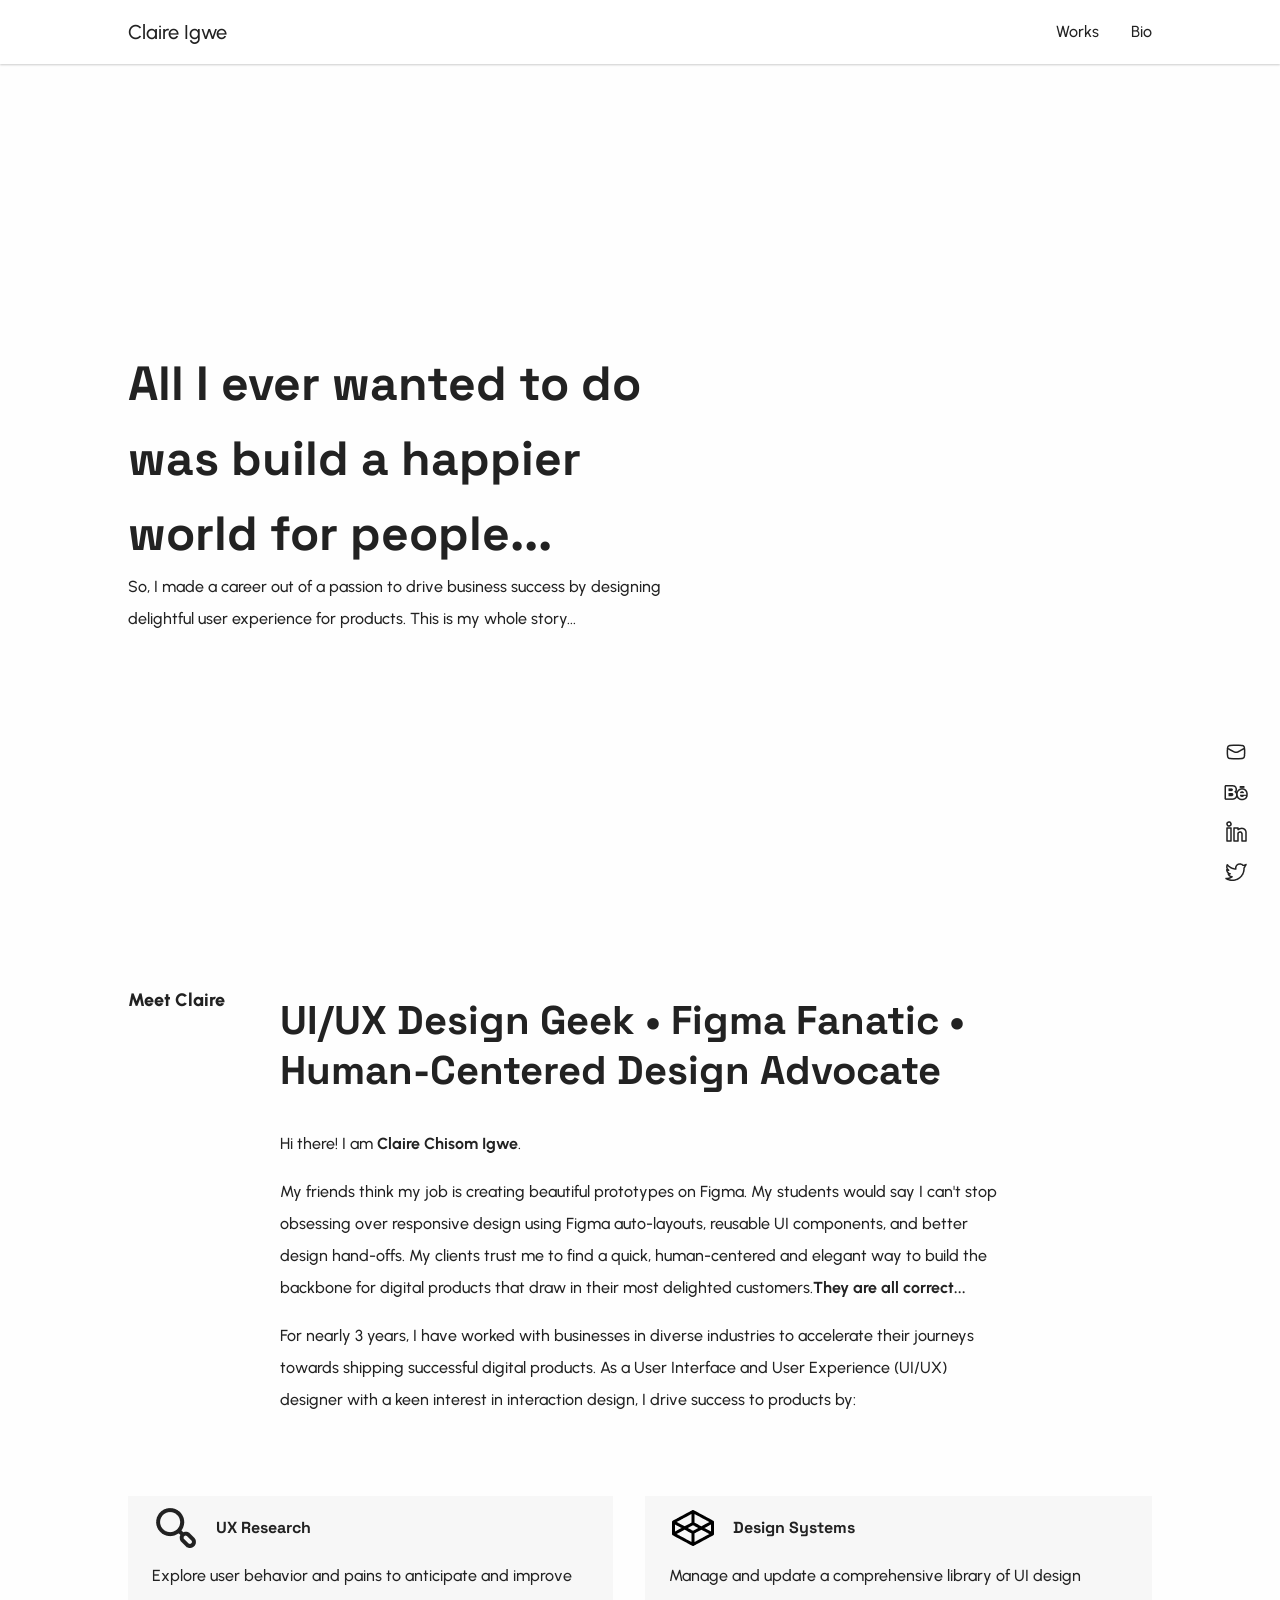
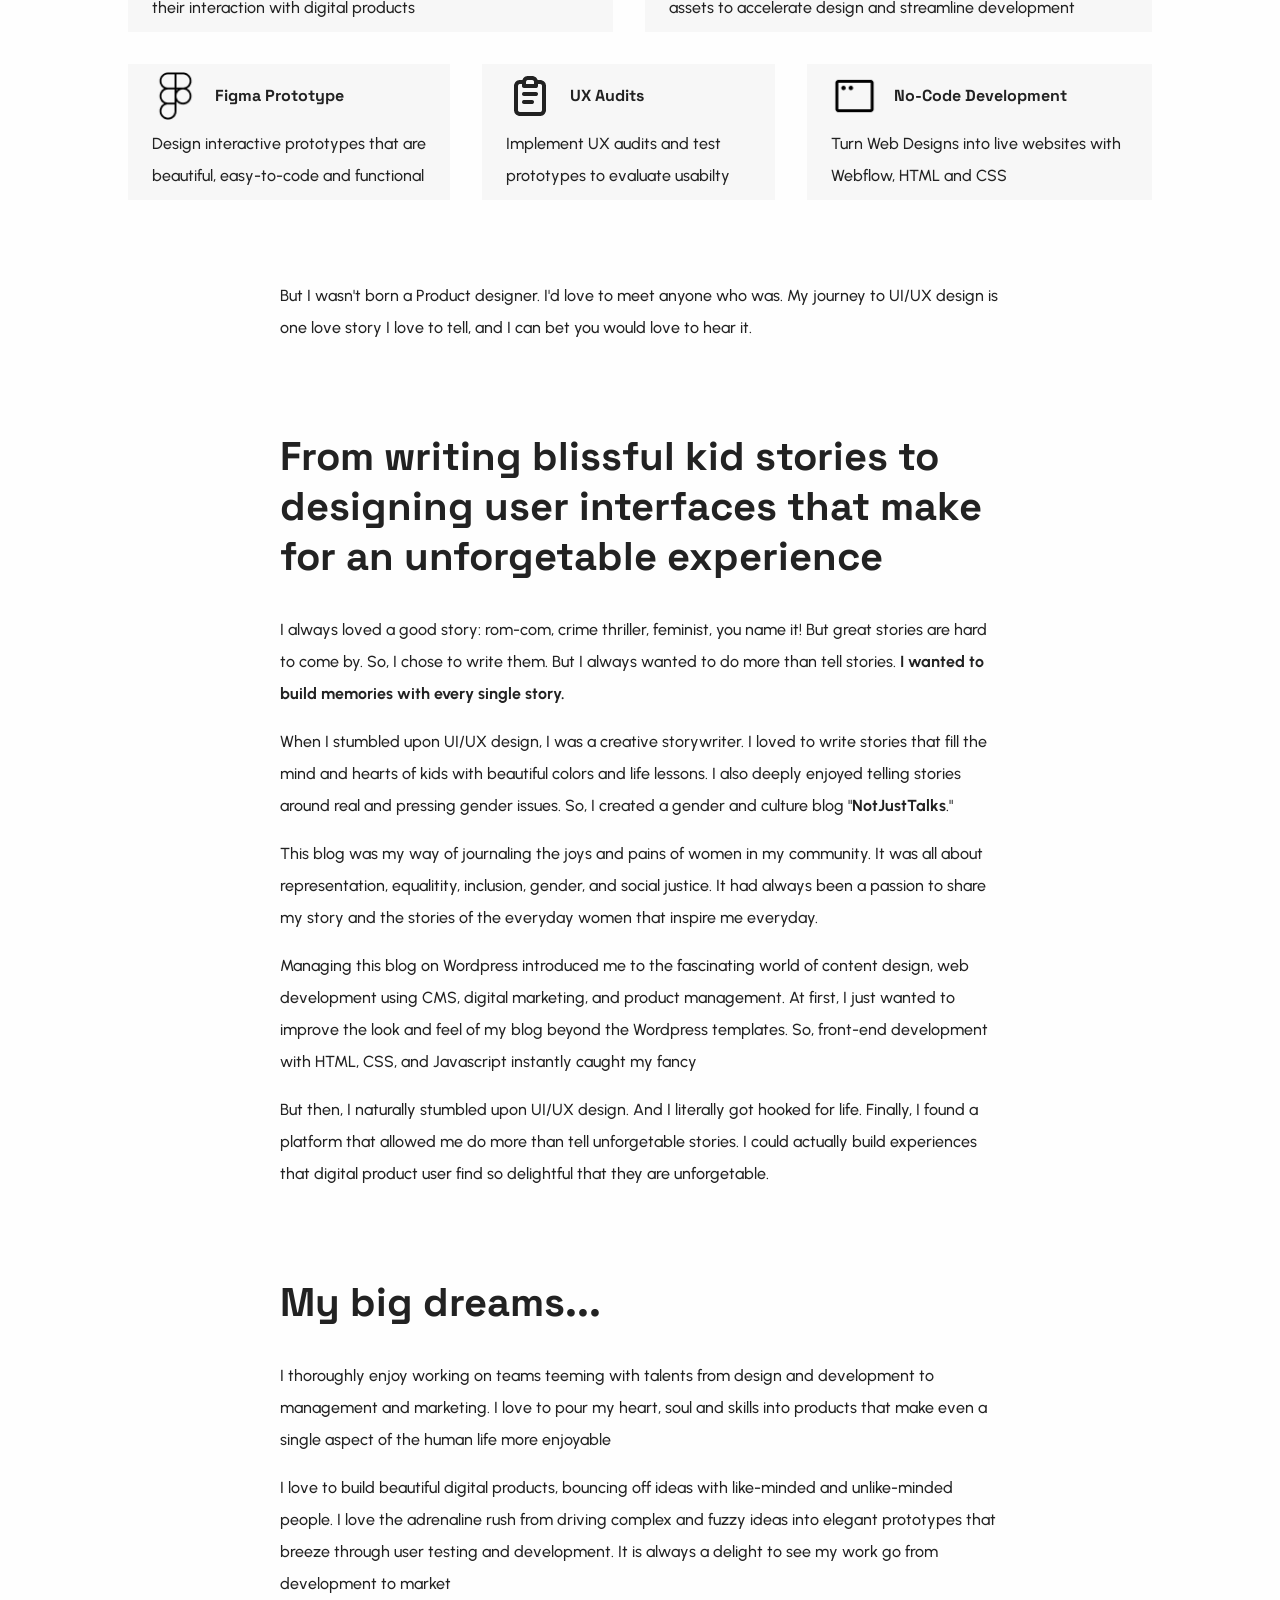
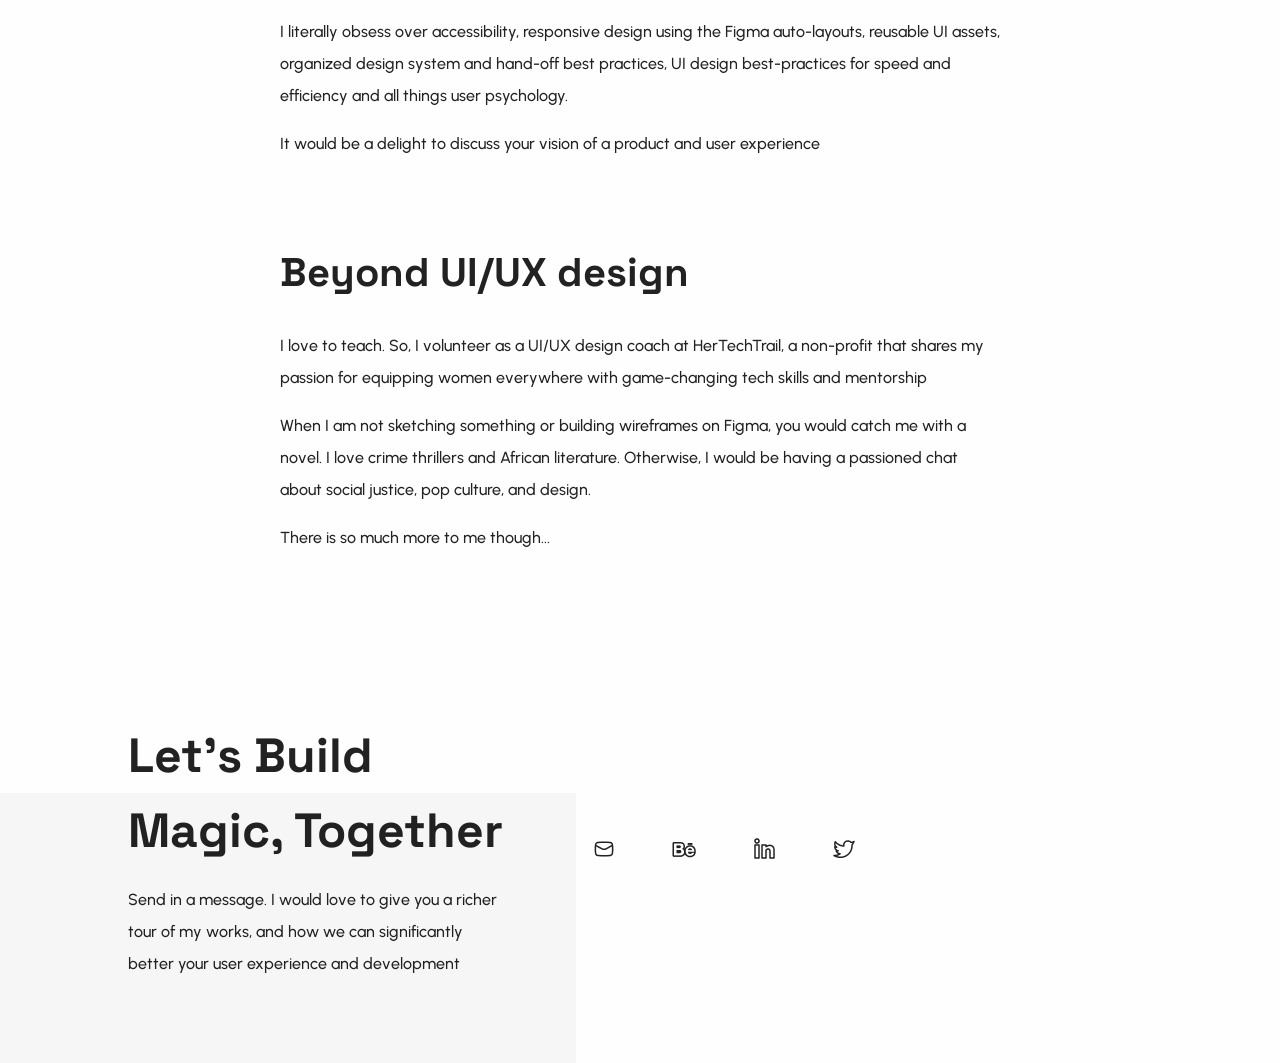
==== commit 12073f25: "Done! Done!" ====
--- a/bio/index.html
+++ b/bio/index.html
@@ -44,532 +44,122 @@
 
         <section class="page_content">
 
-            <section class="case_hero">
-
-                <section class="hero_image_clothesxo fade"></section>
-
-                <section class="hero_title enter_and_leave">  
-                    <h2>All I wanted was build a happier world for everyday people...</h2>
-                    <p>From writing short stories to designing scalable prototypes... This is how I made a career out of a passion to drive business success by designing delightful user experience for products</p>
-                </section>
+            <section class="hero">
+
+                <section class="hero_container">
+
+                    <section class="enter_and_leave paragraph_limit">
+                        <h2>All I ever wanted to do was build a happier world for people...</h2>
+                        <p>So, I made a career out of a passion to drive business success by designing delightful user experience for products. This is my whole story...</p>
+                    </section>
+                
+                </section>
+
             
-                <section class="cards">
-                        <section class="card1">
-                            <h4>Role</h4>
-                            <p>UI/UX Designer<br> Zuri HNG Internship</p>
-                        </section>
-
-                        <section class="card2">
-                            <h4>Industry</h4>
-                            <p>Social Good <br>Logistics</p>
-                        </section>
-
-                        <section class="card3">
-                            <h4>Tools</h4>
-                            <p>Figma + Figjam <br> Miro + Maze</p>
-                        </section>
-
-                        <section class="card4">
-                            <h4>Deliverables</h4>
-                            <p>High-Fidelity Prototypes</p>
-                        </section>
+                <section id="hero_mock1" class="slide3">
+                    <section></section>
+                    <section></section>
+                    <section></section>
                 </section>
 
             </section>
 
         </section>
 
-        <section class="case_section1 fit_screen">
+        <section class="case_section7">
+
             <section class="case_titles">
-                <p>Why Design ClothesXO?</p>
-            </section>
-
-            <section class="text1">
-                <h3>There is joy in giving. Yet, only few people actually go on to donate cloths</h3>
-                <p>It is a lot of stress. Worse, cloth donation becomes a sensitive topic when cloths carry spiritual significance in some cultures, and collecting donated cloths might carry stigma.</p>
-            </section>
-
-            <section class="image1 clothes_xo info_clothesxo">
-                <p class="clothes_xo white_text highlight">60+ million tons of cloths end up in waste every year. Yet, 719 million people live on less than $2.15 a day, and can't afford cloths...</p>
-            </section>
-
-            <section class="banner1"></section>
-        </section>
-
-        <section class="case_section5 fit" id="fit1">
-
-            <section class="case_titles">
-                <p>Design Process</p>
-            </section>
-            
-            <section class="hero_title">
-                <h3 class="limit_width2">Figuring out Cloth Donation...</h3>
-                <p>Thinking up the Design Solution for Cloth Donors</p>
+                <p>Meet Claire</p>
+            </section>
+
+            <section class="bio_sections">
+                <section class="text5">
+                    <h3>UI/UX Design Geek • Figma Fanatic • Human-Centered Design Advocate</h3>
+                    <p>Hi there! I am <strong>Claire Chisom Igwe</strong>.</p>
+                    <p>My friends think my job is creating beautiful prototypes on Figma. My students would say I can't stop obsessing over responsive design using Figma auto-layouts, reusable UI components, and better design hand-offs. My clients trust me to find a quick, human-centered and elegant way to build the backbone for digital products that draw in their most delighted customers.<strong>They are all correct...</strong></p>
+                    <p>For nearly 3 years, I have worked with businesses in diverse industries to accelerate their journeys towards shipping successful digital products. As a User Interface and User Experience (UI/UX) designer with a keen interest in interaction design, I drive success to products by:</p>
+                </section>
             </section>
 
             <section class="image2 fit">
                 <section class="grid2">
                     <section class="grid2_item1">
                         <section>
-                            <img src="../Images/favorite.png">
-                            <h5>Empathize</h5>
-                        </section>
-                        <p>I planned and conducted Surveys and Interviews (5 Participants). I evaluated insigts on an Empathy Map</p>
+                            <img src="../Images/survey.png">
+                            <h5>UX Research</h5>
+                        </section>
+                        <p>Explore user behavior and pains to anticipate and improve their interaction with digital products</p>
                     </section>
     
                     <section class="grid2_item2">
                         <section>
-                            <img src="../Images/search.png">
-                            <h5>Define</h5>
-                        </section>
-                        <p>I defined the product's MVP after evaluating alternatives on the Impact-Complexity Matrix</p>
+                            <img src="../Images/complex.png">
+                            <h5>Design Systems</h5>
+                        </section>
+                        <p>Manage and update a comprehensive library of UI design assets to accelerate design and streamline development</p>
                     </section>
                     
                     <section class="grid2_item3">
                         <section>
-                            <img src="../Images/psychology.png">
-                            <h5>Ideate</h5>
-                        </section>
-                        <p>I visualized the cloth donation process on a User Flow</p>
+                            <img src="../Images/figma_prototype.png">
+                            <h5>Figma Prototype</h5>
+                        </section>
+                        <p>Design interactive prototypes that are beautiful, easy-to-code and functional</p>
                     </section>
                     
                     <section class="grid2_item4">
                         <section>
-                            <img src="../Images/build.png">
-                            <h5>Prototype</h5>
-                        </section>
-                        <p>I created Low-Fidelity Wireframes and High-Fidelity Prototypes</p>
+                            <img src="../Images/search.png">
+                            <h5>UX Audits</h5>
+                        </section>
+                        <p>Implement UX audits and test prototypes to evaluate usabilty</p>
                     </section>
 
                     <section class="grid2_item5">
                         <section>
-                            <img src="../Images/science.png">
-                            <h5>Test</h5>
-                        </section>
-                        <p>I performed Usability Tests on the Prototype</p>
-                    </section>
-                </section>
-            </section>
+                            <img src="../Images/app.png">
+                            <h5>No-Code Development</h5>
+                        </section>
+                        <p>Turn Web Designs into live websites with Webflow, HTML and CSS</p>
+                    </section>
+                </section>
+            </section>
+
+            <section class="text5">
+                <p>But I wasn't born a Product designer. I'd love to meet anyone who was. My journey to UI/UX design is one love story I love to tell, and I can bet you would love to hear it.</p>
+            </section>
+
+            <section>
+                <section class="text5">
+                    <h3>From writing blissful kid stories to designing user interfaces that make for an unforgetable experience</h3>
+                    <p>I always loved a good story: rom-com, crime thriller, feminist, you name it! But great stories are hard to come by. So, I chose to write them. But I always wanted to do more than tell stories. <strong>I wanted to build memories with every single story.</strong> </p>
+                    <p>When I stumbled upon UI/UX design, I was a creative storywriter. I loved to write stories that fill the mind and hearts of kids with beautiful colors and life lessons. I also deeply enjoyed telling stories around real and pressing gender issues. So, I created a gender and culture blog "<strong>NotJustTalks</strong>."</p>
+                    <p>This blog was my way of journaling the joys and pains of women in my community. It was all about representation, equalitity, inclusion, gender, and social justice. It had always been a passion to share my story and the stories of the everyday women that inspire me everyday. </p>
+                    <p>Managing this blog on Wordpress introduced me to the fascinating world of content design, web development using CMS, digital marketing, and product management. At first, I just wanted to improve the look and feel of my blog beyond the Wordpress templates. So, front-end development with HTML, CSS, and Javascript instantly caught my fancy</p>
+                    <p>But then, I naturally stumbled upon UI/UX design. And I literally got hooked for life. Finally, I found a platform that allowed me do more than tell unforgetable stories. I could actually build experiences that digital product user find so delightful that they are unforgetable.</p>
+                </section>
+            </section>
+
+            <section>
+                <section class="text5">
+                    <h3>My big dreams...</h3>
+                    <p>I thoroughly enjoy working on teams teeming with talents from design and development to management and marketing. I love to pour my heart, soul and skills into products that make even a single aspect of the human life more enjoyable</p>
+                    <p>I love to build beautiful digital products, bouncing off ideas with like-minded and unlike-minded people. I love the adrenaline rush from driving complex and fuzzy ideas into elegant prototypes that breeze through user testing and development. It is always a delight to see my work go from development to market</p>
+                    <p>I literally obsess over accessibility, responsive design using the Figma auto-layouts, reusable UI assets, organized design system and hand-off best practices, UI design best-practices for speed and efficiency and all things user psychology.</p>
+                    <p>It would be a delight to discuss your vision of a product and user experience</p>
+                </section>
+            </section>
+
+            <section>
+                <section class="text5">
+                    <h3>Beyond UI/UX design</h3>
+                    <p>I love to teach. So, I volunteer as a UI/UX design coach at HerTechTrail, a non-profit that shares my passion for equipping women everywhere with game-changing tech skills and mentorship</p>
+                    <p>When I am not sketching something or building wireframes on Figma, you would catch me with a novel. I love crime thrillers and African literature. Otherwise, I would be having a passioned chat about social justice, pop culture, and design.</p>
+                    <p>There is so much more to me though...</p>
+                </section>
+            </section>
+
         </section>
-
-        <section class="case_section1 clothes_xo fit padding2">
-            <section class="case_titles">
-                <p class="white_text">Empathize</p>
-            </section>
-
-            <section class="text1">
-                <h3>Understanding Donation using UX Research</h3>
-                <p class="white_text">UX Research revealed:<strong><br>How (cloth) donations are done?<br>What makes cloth donation fun or tedious?<br>And, whether a donation app would be valuable<strong></p>
-            </section>
-
-            <section class="image1 clothes_xo">
-                <section class="grid2 padding">
-                    <section class="grid1_item1">
-                        <section>
-                            <img src="../Images/survey.png">
-                            <h5>Survey</h5>
-                        </section>
-                        <p>Survey questionnaires were distributed to participnats for quantitative insights</p>
-                    </section>
-    
-                    <section class="grid1_item2">
-                        <section>
-                            <img src="../Images/interview.png">
-                            <h5>Interviews</h5>
-                        </section>
-                        <p>Semi-structed discussions for qualitative insights, 2 in-person and 3 remotely</p>
-                    </section>
-    
-                    <section class="grid1_item3">
-                        <section>
-                            <img src="../Images/participant.png">
-                            <h5>Participants</h5>
-                        </section>
-                        <p>Five Smartphone users between 18-40 years, likely to donate online</p>
-                    </section>
-                    
-                    <section class="grid1_item4">
-                        <section>
-                            <img src="../Images/iterate.png">
-                            <h5>Trade-Off</h5>
-                        </section>
-                        <p>The entire project had a 2-week deadline. So, I relied on a limited sample size</p>
-                    </section>
-                </section>
-            </section>
-
-            <section class="banner1"></section>
-        </section>
-
-
-        <section class="case_section1 clothes_xo fit_screen">
-
-            <section class="case_titles"><p class="white_text"></p></section>
-
-            <section class="text2">
-                <h3>Empathy Map</h3>
-                <p class="white_text">I mapped out the most common behavior and attitudes related to cloth donations</p>
-            </section>
-
-            <section class="grid1">
-                <section class="grid1_item1" id="think_clothesxo">
-                    <h5 class="bottom_label">Think</h5>
-                </section>
-
-                <section class="grid1_item2" id="feel_clothesxo">
-                    <h5 class="bottom_label">Feel</h5>
-                </section>
-
-                <section class="grid1_item3" id="say_clothesxo">
-                    <h5 class="bottom_label">Say</h5>
-                </section>
-                
-                <section class="grid1_item4" id="do_clothesxo">
-                    <h5 class="bottom_label">Do</h5>
-                </section>
-            </section>
-        </section>
-
-
-        <section class="case_section1 fit padding2">
-            <section class="case_titles">
-                <p>Define</p>
-            </section>
-
-            <section class="text1">
-                <h3>Key Insights from UX Research</h3>
-                <p>Cloth donors need more options and information</p>
-            </section>
-
-            <section class="image1">
-                <section class="grid2 padding">
-                    <section class="grid1_item1">
-                        <section>
-                            <img src="../Images/favorite.png">
-                            <h5>100% Cared</h5>
-                        </section>
-                        <p>They agreed that cloths should be accessible to everyone</p>
-                    </section>
-    
-                    <section class="grid1_item2">
-                        <section>
-                            <img src="../Images/unaware.png">
-                            <h5>80% were Unaware</h5>
-                        </section>
-                        <p>They mostly didn't know where to donate outside churches and mosques</p>
-                    </section>
-    
-                    <section class="grid1_item3">
-                        <section>
-                            <img src="../Images/volunteer.png">
-                            <h5>60% would Volunteer</h5>
-                        </section>
-                        <p>They would love to go out to do the donation in-person</p>
-                    </section>
-                    
-                    <section class="grid1_item4">
-                        <section>
-                            <img src="../Images/danger_voodoo.png">
-                            <h5>50% were Relucant</h5>
-                        </section>
-                        <p>They were hesitant to donate cloths for superstitious and cultural reasons</p>
-                    </section>
-                </section>
-            </section>
-        </section>
-        
-        <section class="case_section6">
-            <section class="hero_title">  
-                <h3>Selected Product Features</h3>
-                <p>I identified workable product features that would knock out the pain points identified from UX research after evaluating alternatives using the Impact-Complexity Maxtix</p>
-            </section>
-        
-            <section class="cards1">
-                    
-            </section>
-        </section>
-
-
-        <section class="case_section6 clothes_xo">
-
-            <section class="case_titles"><p style="color: white;">Ideate</p></section>
-            <section class="hero_title">
-                <h3>Visualizing User Interaction</h3>
-                <p class="white_text">I created a user flow for the proposed solution on Miro</p>
-            </section>
-
-            <section class="image3" id="flow">
-
-            </section>
-        </section>
-
-
-        <section class="case_section1 align">
-
-            <section class="case_titles padding4"><p>Prototype</p></section>
-
-            <section class="text1 fit_screen sticky2 justify">
-                <h3>Low-Fidelity Wireframes</h3>
-                <p>I sketched the general layout for the cloth donation app</p>
-            </section>
-
-            <section class="image1 clothes_xo prototype snap_type">
-                <section class="snap_align">
-                    <img src="../Images/clothesxo/low-fi/1-onboard.png">
-                </section>
-
-                <section class="snap_align">
-                    <img src="../Images/clothesxo/low-fi/2-home.png">
-                </section>
-
-                <section class="snap_align">
-                    <img src="../Images/clothesxo/low-fi/3-FAQ.png">
-                </section>
-
-                <section class="snap_align">
-                    <img src="../Images/clothesxo/low-fi/4-Sign.png">
-                </section>
-
-                <section class="snap_align">
-                    <img src="../Images/clothesxo/low-fi/5-List.png">
-                </section>
-
-                <section class="snap_align">
-                    <img src="../Images/clothesxo/low-fi/6-Describe.png">
-                </section>
-
-                <section class="snap_align">
-                    <img src="../Images/clothesxo/low-fi/7-pickup.png">
-                </section>
-
-                <section class="snap_align">
-                    <img src="../Images/clothesxo/low-fi/9-location.png">
-                </section>
-
-                <section class="snap_align">
-                    <img src="../Images/clothesxo/low-fi/10-payment.png">
-                </section>
-
-                <section class="snap_align">
-                    <img src="../Images/clothesxo/low-fi/11-profile.png">
-                </section>
-
-                <section class="snap_align">
-                    <img src="../Images/clothesxo/low-fi/12-profilesigned.png">
-                </section>
-
-                <section class="snap_align">
-                    <img src="../Images/clothesxo/low-fi/13-track.png">
-                </section>
-
-                <section class="snap_align">
-                    <img src="../Images/clothesxo/low-fi/14-success.png">
-                </section>
-
-                <section class="snap_align">
-                    <img src="../Images/clothesxo/low-fi/15-review.png">
-                </section>
-
-                <section class="snap_align">
-                    <img src="../Images/clothesxo/low-fi/16-FAQ.png">
-                </section>
-
-                <section class="snap_align">
-                    <img src="../Images/clothesxo/low-fi/17-Gallerylist.png">
-                </section>
-
-                <section class="snap_align">
-                    <img src="../Images/clothesxo/low-fi/18-galleryshowcase.png">
-                </section>
-
-                <section class="snap_align">
-                    <img src="../Images/clothesxo/low-fi/19-Notification.png">
-                </section>
-            </section>
-
-            <section class="banner1"></section>
-        </section>
-
-        <section class="case_section6">
-
-            <section class="hero_title">
-                <h3>Design Concept</h3>
-                <p>I created a style guide and collated UI assets for the designs</p>
-            </section>
-
-            <section class="image4">
-                <section id="clothesxomock"></section>
-                <section class="grid4">
-                    <section id="clothesxocolor"></section>
-
-                    <section id="typography" class="clothes_xo">
-                        <p class="white_text">San-Serif, Modern</p>
-    
-                        <p class="white_text poppins">Poppins</p>
-    
-                        <p class="white_text poppins2">Aa Bb Cc Dd Ee Ff Gg Hh Ii Jj Kk Ll Mm<br>Nn Oo Pp Qq Rr Ss Tt Uu Vv Ww Xx Yy Zz</p>
-                    </section>
-    
-                    <section id="clothesxoicon" class="clothes_xo"></section>
-                </section>
-                
-            </section>
-
-        </section>
-
-        <section class="case_section1 reverse padding4 align">
-
-            <section class="text4 sticky2 justify padding3 fit_screen">
-                <h3>High-Fidelity Wireframes</h3>
-                <p>I designed the high-fidelity concept for the Cloth Donation App</p>
-            </section>
-
-            <section class="image1 clothes_xo prototype overflow snap_type">
-
-                <section class="snap_align sticky">
-                    <img src="../Images/clothesxo/hi-fi/Onboarding 11.png">
-                </section>
-
-                <section class="snap_align sticky">
-                    <img src="../Images/clothesxo/hi-fi/Homepage 2.png">
-                </section>
-
-                <section class="snap_align sticky">
-                    <img src="../Images/clothesxo/hi-fi/Project Options.png">
-                </section>
-
-                <section class="snap_align sticky">
-                    <img src="../Images/clothesxo/hi-fi/Project description.png">
-                </section>
-
-                <section class="snap_align sticky">
-                    <img src="../Images/clothesxo/hi-fi/select location.png">
-                </section>
-
-                <section class="snap_align sticky">
-                    <img src="../Images/clothesxo/hi-fi/confirm location.png">
-                </section>
-
-                <section class="snap_align sticky">
-                    <img src="../Images/clothesxo/hi-fi/Payment.png">
-                </section>
-
-                <section class="snap_align sticky">
-                    <img src="../Images/clothesxo/hi-fi/Reviews.png">
-                </section>
-
-                <section class="snap_align sticky">
-                    <img src="../Images/clothesxo/hi-fi/Contact Us.png">
-                </section>
-
-                <section class="snap_align sticky">
-                    <img src="../Images/clothesxo/hi-fi/FAQs.png">
-                </section>
-
-                <section class="snap_align sticky">
-                    <img src="../Images/clothesxo/hi-fi/Gallery info.png">
-                </section>
-            </section>
-        
-
-            <section class="banner1"></section>
-        </section>
-
-        <section class="case_section1 fit_screen padding4">
-
-            <section class="text1">
-                <h3>Interaction Design</h3>
-                <p>I created a Figma prototype for the cloth donation app</p>
-            </section>
-
-            <section class="image1 clothes_xo padding2"><img class="radius" src="../Images/Clothes-XO.gif"></section>
-
-            <section class="banner1"></section>
-        </section>
-
-
-        <section class="case_section1 clothes_xo fit padding2">
-            <section class="case_titles">
-                <p class="white_text">Test</p>
-            </section>
-
-            <section class="text1">
-                <h3>Measuring Usability and Experience</h3>
-                <p class="white_text">I conducted qualitative usability tests with 5 participants using Maze</p>
-            </section>
-
-            <section class="image1 clothes_xo">
-                <section class="grid2 padding">
-                    <section class="grid1_item1">
-                        <section>
-                            <img src="../Images/signup.png">
-                            <h5>Sign Up Later</h5>
-                        </section>
-                        <p>Participants loved that they weren't forced to sign up before they found what they wanted</p>
-                    </section>
-    
-                    <section class="grid1_item2">
-                        <section>
-                            <img src="../Images/goal.png">
-                            <h5>Completed Tasks</h5>
-                        </section>
-                        <p>Participants could complete all the major tasks without help</p>
-                    </section>
-    
-                    <section class="grid1_item3">
-                        <section>
-                            <img src="../Images/favorite.png">
-                            <h5>Favorite Features</h5>
-                        </section>
-                        <p>They loved that they could get pickups and donate money instead </p>
-                    </section>
-                    
-                    <section class="grid1_item4">
-                        <section>
-                            <img src="../Images/iterate.png">
-                            <h5>Improvements</h5>
-                        </section>
-                        <p>Participants identified that they couldn't find a way to drop off reviews or register a campaign<p>
-                    </section>
-                </section>
-            </section>
-
-            <section class="banner1"></section>
-        </section>
-
-        <section class="case_section6 clothes_xo">
-            <section class="case_titles"><p class="white_text">Learning</p></section>
-            <section class="hero_title">
-                <h3 class="white_text">Inclusive Designs is Sensitive to Culture</h3>
-                <p class="white_text">Learning how voodoo could impact donation made me appreciate the value of UX Research. Human-centered design means that products actively listen to and cater for users' multi-faceted need</p>
-            </section>
-        </section>
-
-
-        <!--<section class="case_section4 clothes_xo">
-            <section class="text3">
-                <h3>See more of my Works</h3>
-            </section>
-
-            <section class="grid2">
-                <section class="grid1_item1">
-                    <h5>Virtual Fashion Store where Shoppers<br> try out cloths remotely</h5>
-                </section>
-
-                <section class="grid1_item2">
-
-                </section>
-
-                <section class="grid1_item3">
-
-                </section>
-                
-                <section class="grid1_item4">
-
-                </section>
-            </section>
-
-        </section>-->
 
         <footer>
             <section class="title4">
@@ -612,193 +202,7 @@
         </script>
 
     </body>
-</html>
-        
-
-    </head>
-    <body>
-        <header>
-            <nav>
-                <section id="logo"><a href="https://claireigwe.github.io/portfolio">Claire Igwe</a></section>
-                
-                <section id="link_item">
-                    <a href="https://claireigwe.github.io/portfolio" class="nav_links">Work</a>
-                    <a class="nav_links">Bio</a>
-                    <a href="https://www.behance.net/claireigwe2" class="nav_links" target="_blank">Gallery</a>
-                    <a href="https://medium.com/@claireigwe" class="nav_links" target="_blank">Blog</a>
-                </section>
-
-                <section id="social_item">
-                    <a href="mailto:contact@claireigwe.com" class="social_links" target="_blank"><img src="../Images/mail.png" alt="Email Icon"></a>
-                    <a href="https://www.behance.net/claireigwe2" class="social_links" target="_blank"><img src="../Images/behance.png" alt="Behance Icon"></a>
-                    <a href="https://www.linkedin.com/in/claire-igwe" class="social_links" target="_blank"><img src="../Images/linkedin.png" alt="LinkedIn Icon"></a>
-                    <a href="https://www.twitter.com/claire_uxdesign" class="social_links" target="_blank"><img src="../Images/twitter.png" alt="Twitter Icon"></a>
-                </section>
-
-                <section id="hamburger" class="hamburger">
-                    <a href="#" class="social_links"><img src="../Images/hamburger.png" alt="Icon"></a>
-                </section>
-                
-                <section id="dropdown_items" class="dropdown_items">
-                    <a href="#" id="cancel_icon"><p id="logo_new">Claire Igwe</p><img src="../Images/close_icon.png" alt="Icon"></a>
-                    <p class="label_text">Go To</p>
-                    <a href="https://claireigwe.github.io/portfolio" class="nav_links2"><p>Work</p></a>
-                    <button class="nav_links2" id="close_on_bio"><p>Bio</p></button>
-                    <a href="https://www.behance.net/claireigwe2" class="nav_links2" target="_blank"><p>Gallery</p></a>
-                    <a href="https://medium.com/@claireigwe" class="nav_links" target="_blank">Blog</a>
-                    <hr><hr>
-                    <p class="label_text">Reach Out</p>
-                    <a href="mailto:contact@claireigwe.com" class="social_links2" target="_blank"><p>Email</p><img src="../Images/mail.png" alt="Email Icon"></a>
-                    <a href="https://www.behance.net/claireigwe2" class="social_links2" target="_blank"><p>Behance</p><img src="../Images/behance.png" alt="Behance Icon"></a>
-                    <a href="https://www.linkedin.com/in/claire-igwe" class="social_links2" target="_blank"><p>LinkedIn</p><img src="../Images/linkedin.png" alt="LinkedIn Icon"></a>
-                    <a href="https://www.twitter.com/claire_uxdesign" class="social_links2" target="_blank"><p>Twitter</p><img src="../Images/twitter.png" alt="Twitter Icon"></a>
-                </section>
-            </nav>
-        
-            <section id=
-            >
-                <section id="hero_text">
-                    <h1>From writing short stories to designing scalable prototypes for digital products users love</h1>
-                    <p class="paragraph_limits2">It all starts and ends with a burning desire to build a happier world for everyday people...</p>
-                   <a id="text_button" href="#hero_margin">Here is my Little Story 👇</a>
-                </section>
-            </section>
-        </header>
-        
-        <section id="hero_margin"></section>
-
-        <section id="content" color>
-            <section id="main_content">
-                <section class="main_content1">
-                    <h4>Hi! Claire here! I'm a Digital Product Designer</h4>
-                    <p class="label_text"> But, what does this mean?</p>
-                    <p>My friends think that my job is creating beautiful prototypes on Figma. They think I can't stop obsessing over auto-layouts, critiquing products, and pushing for better design hand-off. My clients trust me to find a reproducible way to build the backbone for digiatl products that drive successful businesses and their most delighted customers. <br><br><strong>I know they are both correct...</strong></p>
-                </section>
-
-                <section class="main_content1">
-                    <h4>Went from Kid Stories to User Experience Design...</h4>
-                    <p class="label_text"> How it all began...</p>
-                    <p>When I fell madly in love with digital product design, I was proactively exploring opportunities to build value for businesses while creating a happier world for people. More than two years ago, I managed a blog that chronicled the struggles of women in my local community. I wrote short stories for kids and brands on freelance gigs, and got my hands dirty with everything from digital marketing to front-end development.<br><br><strong>Every step in this journey was a colorful opportunity to learn something new about people, products, and passion...</strong>My colorful background ensures that I care deeply about diverse aspects of the product design and development process, whether it is advocating for better UX copies and design hand-offs.</p>
-                </section>
-
-                <section class="main_content2">
-
-                </section>
-
-                 <section class="main_content1">
-                    <h4>Working as a Product Designer has been exciting...</h4>
-                    <p class="label_text"> See some of the work I've done...</p>
-                    <p>After more than two years designing products, my biggest superpower has become helping businesses build beautiful UI prototypes that form the backbone for digital products users love. My clients trust my mastery of design tools like Figma. It has been a thrill to bring products from concept to development using best-practices in responsive design with autolayouts, managing UI libraries on complex projects, and documentation.<br><br>In the past year, I've worked as a product designer on diverse teams, building everything from a digital registry for vetted eco-friendly consumer products to a blockchain-powered real estate SaaS.<br><br> It has also been a privilege to serve alongside my mentors at HerTechTrail as a product design (UI/UX) coach, empowering hundreds of women starting out as product designers with the knowledge and support they need to excel. <br><br><strong>This is a joyful full circle journey back to a community that kickstarted my product design story</strong>. Product design has given me a platform to help women build the skills they need to create a happier world</p>
-                </section>
-
-                <h4>Hi! Claire here! I'm a Digital Product Designer</h4>
-                <p class="label_text"> But, what does this mean?</p>
-               <section class="main_content3">
-                   <section class="main_content3_card">
-                       <img src="../Images/search.png" alt="image for this section">
-                       <h5>UX Research</h5>
-                       <p>I prepare user research to draw valuable insights</p>
-                   </section>
-
-                   <section class="main_content3_card">
-                       <img src="../Images/psychology.png" alt="image for this section">
-                       <h5>Design Brainstorming</h5>
-                       <p>I synthesize user insights with expert knowledge</p>
-                   </section>
-
-                   <section class="main_content3_card">
-                       <img src="../Images/figma.png" alt="image for this section">
-                       <h5>Product Prototyping</h5>
-                       <p>I design brilliant product prototypes on Figma and other tools</p>
-                   </section>
-
-                   <section class="main_content3_card">
-                       <img src="../Images/science.png" alt="image for this section">
-                       <h5>UX Testing</h5>
-                       <p>I prepare and conduct tests on prototypes wuth users</p>
-                   </section>
-
-               </section>
-
-                <section class="main_content1">
-                    <h4>My Biggest Passion...</h4>
-                    <p class="label_text"> See some of my biggest goals...</p>
-                    <p>Today, I am pursuing opportunities to work with a more diverse team of tech innovators on products that count. I love collaboration, brainstorming, and all the communication that goes into teamwork. <br><br> Informed by a long history with underserved users and humanitarian issues. I have developed a deep interests in aspects of user experience design like accessibiliy and global isses like sustainability.<br><br>I'm constantly pursuing opportunities to work on a team where my talents would significantly make products more enjoyable for users and profitalble to businesses. <strong>Is your business my dream come true? Let's talk!</strong></p>
-                </section>
-
-                <section class="main_content1">
-                    <h4>Fun Facts about Me...</h4>
-                    <p class="label_text">This is Classified!</p>
-                    <p>First, one of my proudest moments was finishing the HerTechTrail bootcamp as the best graduating student for its 2020 cohort. I found a burning passion and met so many beautiful people at the close of a pandemic, online of course, while learning the rocket-science behind product design.<br><br>Second, there is a long consonance in my name with a story. <strong>Chisom Claire Cleopatra Igwe </strong> - My parents picked the first two names and my surname, of course. I picked the name Cleopatra as a teenager looking for another cool name that just started with a "C." I guess I love a good consonance.<br><br>Third, when I'm not designing something beautiful on Figma, you would find me pouring over fiction. I love literature, romance in particular.</p>
-                </section>
-
-            </section>
-
-            <section id="side_content">
-                
-                <section class="side_content_card">
-                    <img class="side_content_image" src="../Images/300x500.png">
-                    <p class="label_text"> User interfaces and experie</p>
-                </section>
-
-                <section class="side_content_card">
-                    <h4>heading Here</h4>
-                    <p class="label_text"> User interfaces and experie</p>
-                    <p>Fnd experience that make digital products beautihhdf ful</p>
-                    <p class="side_content_list">Tnd experience<br>That make digi<br>Tal products bea<br>Uti jhfdbhdf</p>
-                </section>
-
-                <section class="side_content_card">
-                    <img class="side_content_image" src="../Images/300x500.png">
-                    <p class="label_text"> User interfaces and experie</p>
-                </section>
-
-            </section>
-
-        </section>
-        
-        <footer>
-            <h2>Let's Work Together</h2>
-            <p>I can't wait to share your vision of a digital product</p>
-            <section id="footer_social_item">
-                        <a href="mailto:contact@claireigwe.com" class="social_links" target="_blank"><img src="../Images/mail-white.png" alt="Email Icon"></a>
-                        <a href="https://www.behance.net/claireigwe2" class="social_links" target="_blank"><img src="../Images/behance-white.png" alt="Behance Icon"></a>
-                        <a href="https://www.linkedin.com/in/claire-igwe" class="social_links" target="_blank"><img src="../Images/linkedin-white.png" alt="LinkedIn Icon"></a>
-                        <a href="https://www.twitter.com/claire_uxdesign" class="social_links" target="_blank"><img src="../Images/twitter-white.png" alt="Twitter Icon"></a>
-            </section>
-        </footer>
-
-            <script >
-            
-        hamburger.onclick=()=>{
-            hamburger.className='hamburger_none';      
-           document.getElementById('dropdown_items').className="dropdown_items_flex"
-        }
-    document.querySelectorAll("#dropdown_items *,nav *,header,nav").forEach(element=>{
-               element.classList.add('do_not_close_on_focus')
-    });
-      document.querySelectorAll("body *").forEach(element=>{
-          if(element.className.includes('do_not_close_on_focus')==false&&element.className.includes('hamburger')==false&&element.className.includes('navparent')==false){
-               element.classList.add('go_close_on_focus')
-           }
-    });
-         document.querySelectorAll(".go_close_on_focus").forEach(element=>{
-               element.onclick=(e)=>{
-                   if(e.srcElement.className.includes('do_not_close_on_focus')==false){
-                  dropdown_items.className='dropdown_items';
-                  hamburger.className='hamburger';
-             }
-             }
-    });
-        cancel_icon.onclick=()=>{
-            dropdown_items.className='dropdown_items';
-            hamburger.className='hamburger';
-        }
-           close_on_bio.onclick=()=>{
-            dropdown_items.className='dropdown_items';
-            hamburger.className='hamburger';
-        }
-    </script> 
-    
-    </body>
-</html>-->+
+    </html>
+     
+
--- a/style.css
+++ b/style.css
@@ -10,9 +10,10 @@
     justify-content: space-between;
     gap: 0;
     overflow-x: hidden;
-    background-color: #FDFFFF;
+    background-color: #FEFEFE;
     color: #222222;
     position: relative;
+    color-scheme: dark light;
 }
 
 header, body{
@@ -97,7 +98,7 @@
     position:fixed;
     bottom: 0px;
     right: 16px;
-    background-color: #FDFFFF;
+    background-color: #FEFEFE;
     color: #222222;
 }
 
@@ -130,7 +131,7 @@
     align-items: flex-start;
     width: 100vw;
     height: fit-content;
-    background: #FDFFFF;
+    background: #FEFEFE;
     color: #222222;
     margin-top: 72px;
     z-index: 1;
@@ -161,11 +162,11 @@
     height: 75%;
     max-height: 720px;
     max-width: 660px;
-    background: #fdffff;
+    background: #FEFEFE;
     z-index: 3;
 }
 
-.hero #hero_mock{
+.hero #hero_mock, .hero #hero_mock1{
     display: flex;
     flex-direction: column;
     justify-content: start;
@@ -184,6 +185,14 @@
     background-repeat: no-repeat;
 }
 
+#hero_mock1 section{
+    width: 100%;
+    height: calc(100vh - 64px);
+    background-position: center center;
+    background-size: contain;
+    background-repeat: no-repeat;
+}
+
 #hero_mock section:nth-of-type(1){
     background-image: url(Images/kipati/kipati_case_mock.png);
 }
@@ -194,6 +203,18 @@
 
 #hero_mock section:nth-of-type(3){
     background-image: url(Images/immers/immers_case_mock.png);
+}
+
+#hero_mock1 section:nth-of-type(1){
+    background-image: url(Images/556A7070.jpg);
+}
+
+#hero_mock1 section:nth-of-type(2){
+    background-image: url(Images/556A7079.jpg);
+}
+
+#hero_mock1 section:nth-of-type(3){
+    background-image: url(Images/556A7084.jpg);
 }
 
 
@@ -421,7 +442,7 @@
     gap: 80px;
     position: relative;
     color: #222222;
-    background-color: #fdffff;
+    background-color: #FEFEFE;
     z-index: 7;
 }
 
@@ -496,7 +517,7 @@
     width: fit-content;
     height: fit-content;
     padding: 2px 8px;
-    background: #EFF1ED;
+    background: #f7f7f7;
     text-align: left;
     border-radius: 8px;
     font-size: 14px;
@@ -511,7 +532,7 @@
     width: 45vw;
     max-width: 600px;
     height: 30vh;
-    background-color: #EFF1ED;
+    background-color: #f7f7f7;
     position: absolute;
     bottom: 0;
     left: 0;
@@ -523,7 +544,7 @@
     width: 40vw;
     max-width: 540px;
     height: 20%;
-    background-color: #Eff1ed;
+    background-color: #f7f7f7;
     position: absolute;
     top: 0;
     right: 0;
@@ -698,7 +719,7 @@
     width: 216px;
     padding: 16px;
     gap: 12px;
-    background-color: #EFF1ED;
+    background-color: #f7f7f7;
 }
 
 
@@ -720,6 +741,29 @@
     height: calc(100vh - 64px);
     width: 100vw;
     position: relative;
+}
+
+.case_section7{
+    display: flex;
+    flex-direction: column;
+    justify-content: space-between;
+    align-items: center;
+    padding: 80px 10vw;
+    height: fit-content;
+    width: 100vw;
+    position: relative;
+    gap: 80px;
+}
+
+.bio_sections{
+    display: flex;
+    flex-direction: column;
+    justify-content: space-between;
+    align-items: center;
+    padding: 0;
+    height: 100%;
+    width: 100%;
+    gap: 32px;
 }
 
 .case_section5 .hero_title{
@@ -763,7 +807,7 @@
     align-items: center;
     justify-content: stretch;
     gap: 32px;
-    display: relative;
+    position: relative;
 }
 
 .case_section6 .hero_title{
@@ -820,6 +864,17 @@
     padding-right: 10vw;
     width: fit-content;
     max-width: 600px;
+}
+
+.text5{
+    display: flex;
+    flex-direction: column;
+    justify-content: flex-start;
+    gap: 16px;
+    width: 70vw;
+    max-width: 720px;
+    height: 100%;
+    text-align: left;
 }
 
 
@@ -1210,7 +1265,7 @@
 }
 
 .grid1 section{
-    background-color: #EFF1ED;
+    background-color: #f7f7f7;
     position: relative;
 }
 
@@ -1232,7 +1287,7 @@
 }
 
 .grid2 section{
-    background-color: #EFF1ED;
+    background-color: #f7f7f7;
     padding: 8px 24px;
     display: flex;
     flex-direction: column;
@@ -1403,7 +1458,9 @@
     padding-bottom: 0x;
 }
 
-
+.paragraph_limit{
+    width: 90%;
+}
 .fit{
     height: fit-content;
 }
@@ -1939,7 +1996,7 @@
         padding: 104px 64px 64px 5vw;
     }
 
-    .hero #hero_mock{
+    .hero #hero_mock, .hero #hero_mock1{
         display: flex;
         flex-direction: row;
         justify-content: start;
@@ -1947,9 +2004,9 @@
         width: fit-content;
         position: absolute;
         top: 40vh;
-        background-color: #080408;
         gap: 0;
         padding: 0;
+        z-index: 2;
     }
 
 
@@ -1961,26 +2018,45 @@
         background-size: cover;
     }
 
-    #hero_mock section:nth-of-type(1){
+    .hero #hero_mock1 section{
+        width: 100vw;
+        height: 60vh;
+        background-position: center center;
+        background-repeat: no-repeat;
+        background-size: contain;
+    }
+
+    .hero #hero_mock section:nth-of-type(1){
         background-image: url(Images/kipati/kipati_case_mock_moibile.png);
     }
     
-    #hero_mock section:nth-of-type(2){
+    .hero #hero_mock section:nth-of-type(2){
         background-image: url(Images/clothesxo/mockmobile.png);
     }
     
-    #hero_mock section:nth-of-type(3){
+    .hero #hero_mock section:nth-of-type(3){
         background-image: url(Images/immers/immers_case_mock_moibile.png);
     }
 
-   @keyframes slider3 {
+    .hero #hero_mock1 section:nth-of-type(1){
+        background-image: url(Images/556A7070.jpg);
+    }
+    
+    .hero #hero_mock1 section:nth-of-type(2){
+        background-image: url(Images/556A7079.jpg);
+    }
+    
+    .hero #hero_mock1 section:nth-of-type(3){
+        background-image: url(Images/556A7084.jpg);
+    }
+
+   @keyframes slider4 {
         0%{transform: translateX(0);}
-        100%{transform: translateX(-300vw);}
+        100%{transform: translateX(300vw);}
     }
     
     .slide3{
-        animation: slider3 6s steps(3) backwards infinite;
-        display: none;
+        animation: slider4 9s steps(3) backwards infinite;
     }
 
     #works{
@@ -2169,7 +2245,7 @@
         width: 40vw;
         max-width: 320px;
         height: 160px;
-        background-color: #Eff1ed;
+        background-color: #f7f7f7;
     }
 
     #case_titles{
@@ -2184,7 +2260,7 @@
         width: fit-content;
         height: fit-content;
         padding: 2px 8px;
-        background: #eff1ed;
+        background: #f7f7f7;
         text-align: left;
         border-radius: 8px;
         font-size: 12px;
@@ -2326,7 +2402,7 @@
     text-align: left;
     padding: 16px;
     gap: 16px;
-    background-color: #EFF1ED;
+    background-color: #f7f7f7;
     width: 100%;
     height: 100%;
     margin: 0;
@@ -2887,7 +2963,7 @@
         width: 40vw;
         max-width: 240px;
         height: 104px;
-        background-color: #Eff1ed;
+        background-color: #f7f7f7;
     }
 
     #case_titles{
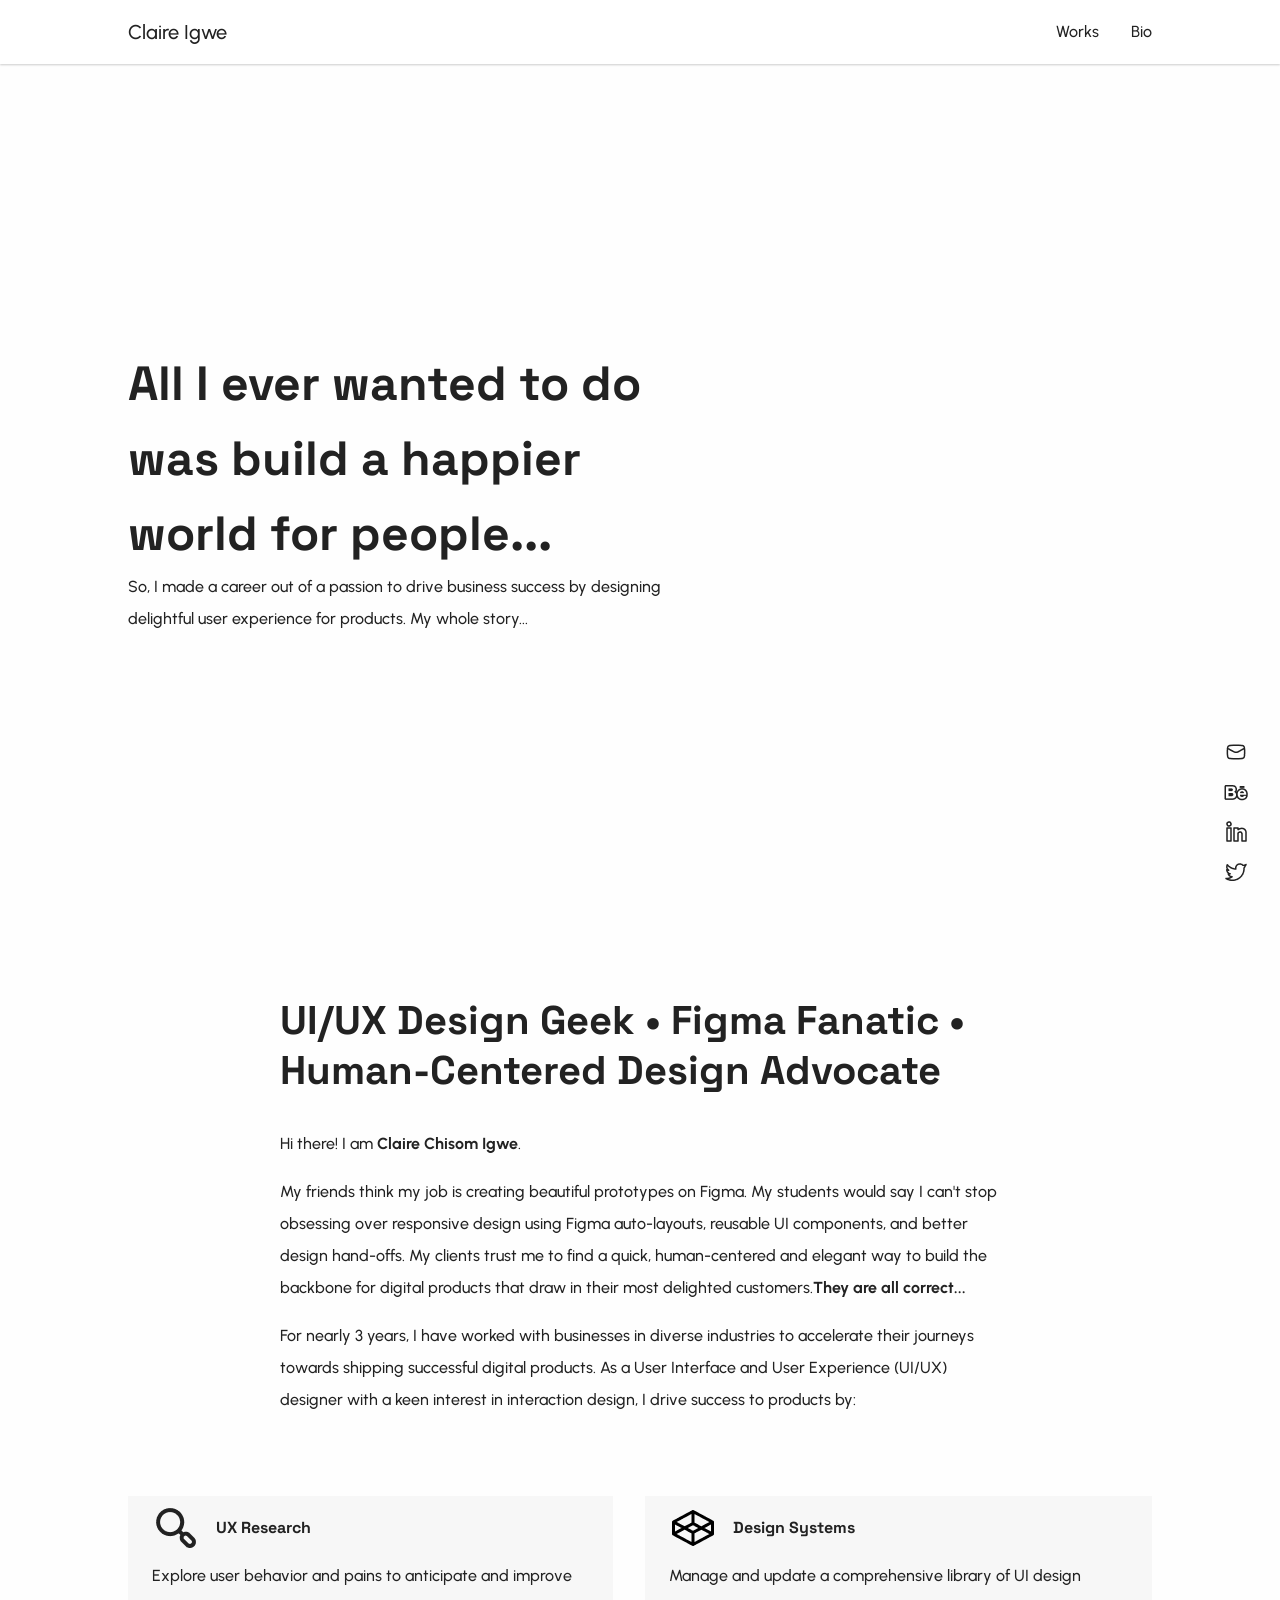
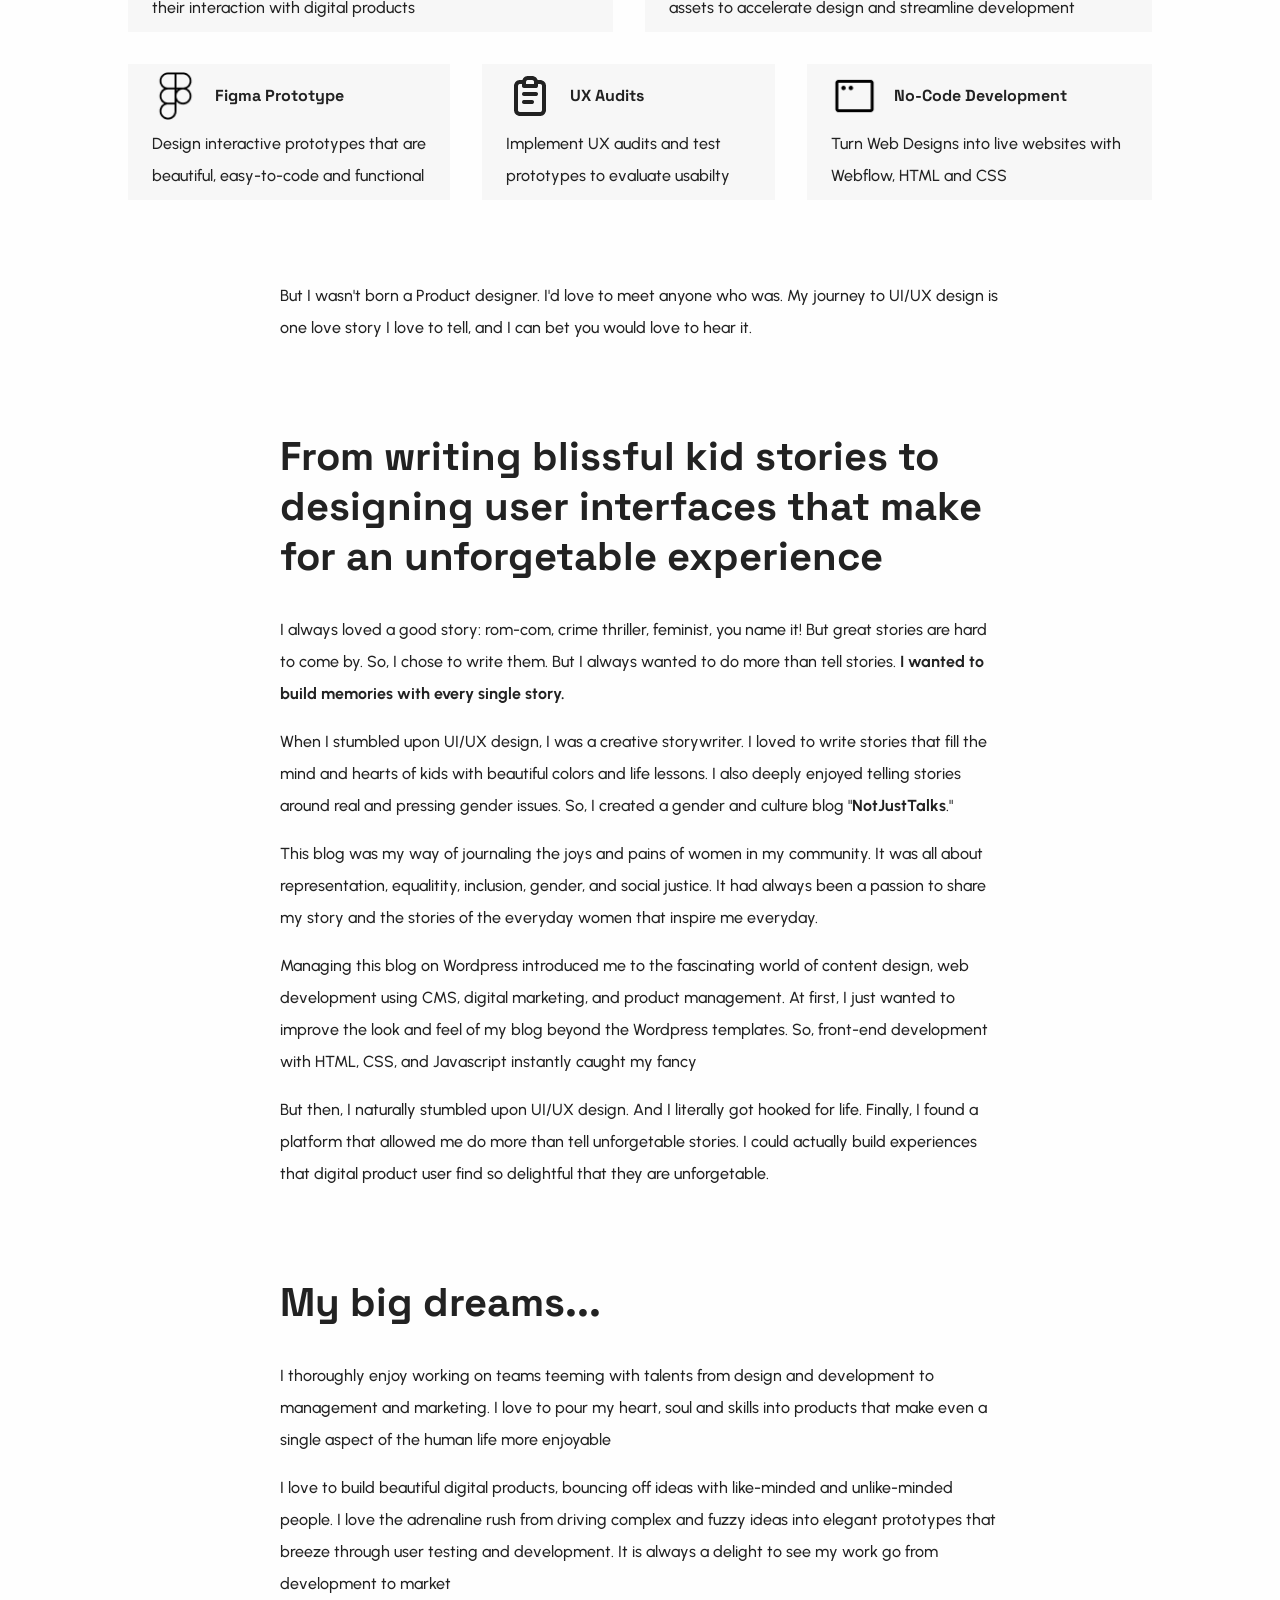
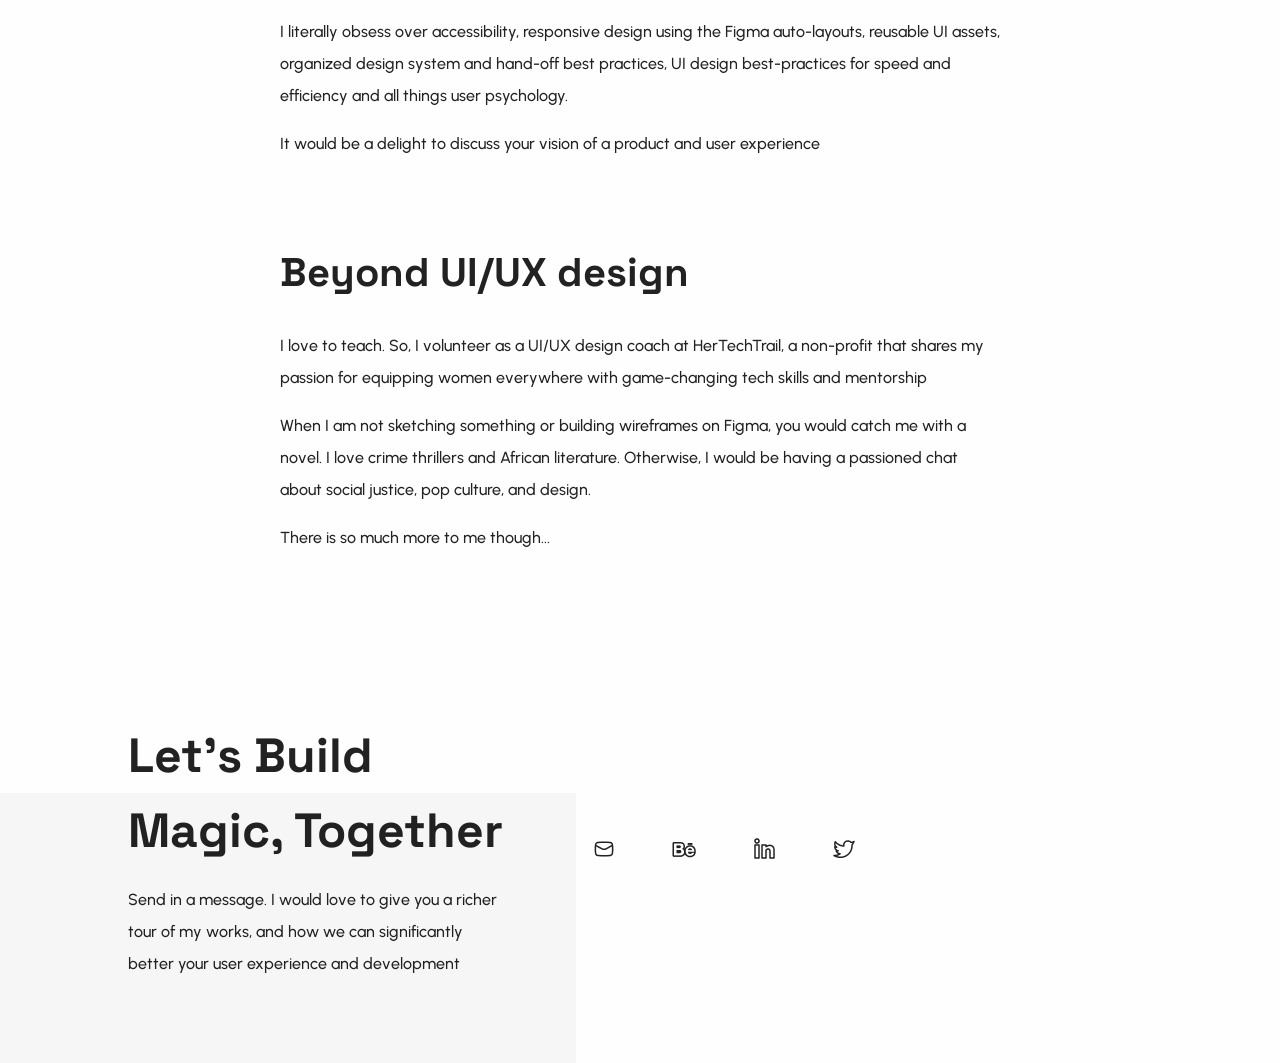
==== commit 2ca39874: "Go Go" ====
--- a/bio/index.html
+++ b/bio/index.html
@@ -50,7 +50,7 @@
 
                     <section class="enter_and_leave paragraph_limit">
                         <h2>All I ever wanted to do was build a happier world for people...</h2>
-                        <p>So, I made a career out of a passion to drive business success by designing delightful user experience for products. This is my whole story...</p>
+                        <p>So, I made a career out of a passion to drive business success by designing delightful user experience for products. My whole story...</p>
                     </section>
                 
                 </section>
@@ -68,10 +68,12 @@
 
         <section class="case_section7">
 
-            <section class="case_titles">
-                <p>Meet Claire</p>
-            </section>
-
+            <section id="image_mock" class="slide5">
+                <section></section>
+                <section></section>
+                <section></section>
+            </section>
+            
             <section class="bio_sections">
                 <section class="text5">
                     <h3>UI/UX Design Geek • Figma Fanatic • Human-Centered Design Advocate</h3>
@@ -148,6 +150,12 @@
                     <p>I literally obsess over accessibility, responsive design using the Figma auto-layouts, reusable UI assets, organized design system and hand-off best practices, UI design best-practices for speed and efficiency and all things user psychology.</p>
                     <p>It would be a delight to discuss your vision of a product and user experience</p>
                 </section>
+            </section>
+
+            <section id="image_mock1" class="slide5">
+                <section></section>
+                <section></section>
+                <section></section>
             </section>
 
             <section>
--- a/style.css
+++ b/style.css
@@ -175,6 +175,10 @@
     position: absolute;
     right: 0;
     top: 0;
+}
+
+#image_mock, #image_mock1{
+    display: none;
 }
 
 #hero_mock section{
@@ -1984,29 +1988,72 @@
         flex-direction: column;
         align-items: start;
         padding: 0;
-        max-height: 720px;
+        height: fit-content;
         overflow-x: hidden;
-
+        position: static;
     }
     
     .hero_container{
         align-items: start;
-        width: 70%;
+        width: 100%;
         height: fit-content;
         padding: 104px 64px 64px 5vw;
     }
 
-    .hero #hero_mock, .hero #hero_mock1{
+    .hero #hero_mock{
         display: flex;
         flex-direction: row;
         justify-content: start;
         height: 60vh;
-        width: fit-content;
-        position: absolute;
-        top: 40vh;
+        width: 100%;
         gap: 0;
         padding: 0;
         z-index: 2;
+    }
+
+    .hero #hero_mock1{
+        display: none;
+    }
+
+
+    
+    #image_mock, #image_mock1{
+        display: none;
+        flex-direction: column;
+        justify-content: start;
+        height: 70vh;
+        width: 90vw;
+        padding: 0;
+        overflow-y: hidden;
+    }
+
+    #image_mock section, #image_mock1 section{
+        width: 90vw;
+        height: 70vh;
+        background-position: center center;
+        background-repeat: no-repeat;
+        background-size: cover;
+    }
+
+    .case_section7{
+        padding: 64px 5vw;
+    }
+
+    .case_section7 .case_titles{
+        position: static;
+        left: 0;
+        padding: 0;
+    }
+
+    .text5{
+        display: flex;
+        flex-direction: column;
+        justify-content: flex-start;
+        gap: 16px;
+        width: 100%;
+        max-width: 100%;
+        height: 100%;
+        text-align: left;
     }
 
 
@@ -2015,7 +2062,7 @@
         height: 60vh;
         background-position: center center;
         background-repeat: no-repeat;
-        background-size: cover;
+        background-size: contain;
     }
 
     .hero #hero_mock1 section{
@@ -2023,7 +2070,7 @@
         height: 60vh;
         background-position: center center;
         background-repeat: no-repeat;
-        background-size: contain;
+        background-size: cover;
     }
 
     .hero #hero_mock section:nth-of-type(1){
@@ -2047,6 +2094,18 @@
     }
     
     .hero #hero_mock1 section:nth-of-type(3){
+        background-image: url(Images/556A7084.jpg);
+    }
+
+    #image_mock section:nth-of-type(1), #image_mock1 section:nth-of-type(1){
+        background-image: url(Images/556A7070.jpg);
+    }
+    
+    #image_mock section:nth-of-type(2), #image_mock1 section:nth-of-type(2){
+        background-image: url(Images/556A7079.jpg);
+    }
+    
+    #image_mock section:nth-of-type(3), #image_mock1section:nth-of-type(3){
         background-image: url(Images/556A7084.jpg);
     }
 
@@ -2056,6 +2115,15 @@
     }
     
     .slide3{
+        animation: slider4 9s steps(3) backwards infinite;
+    }
+
+    @keyframes slider5 {
+        0%{transform: translateY(0);}
+        100%{transform: translateY(210vh);}
+    }
+    
+    .slide5{
         animation: slider4 9s steps(3) backwards infinite;
     }
 
@@ -2841,7 +2909,7 @@
     
     .hero_container{
         align-items: start;
-        width: 100%;
+        width: 90vw;
         height: 60%;
     }
 
@@ -3079,6 +3147,16 @@
         color: #FFFFFF;
     }
 
+    .paragraph_limit{
+        width: 90vw;
+    }
+
+    .paragraph_limit h2{
+        font-size: 40px;
+        line-height: 60px;
+        font-weight: 700px;
+    }
+
     
     .fit{
         height: fit-content;
